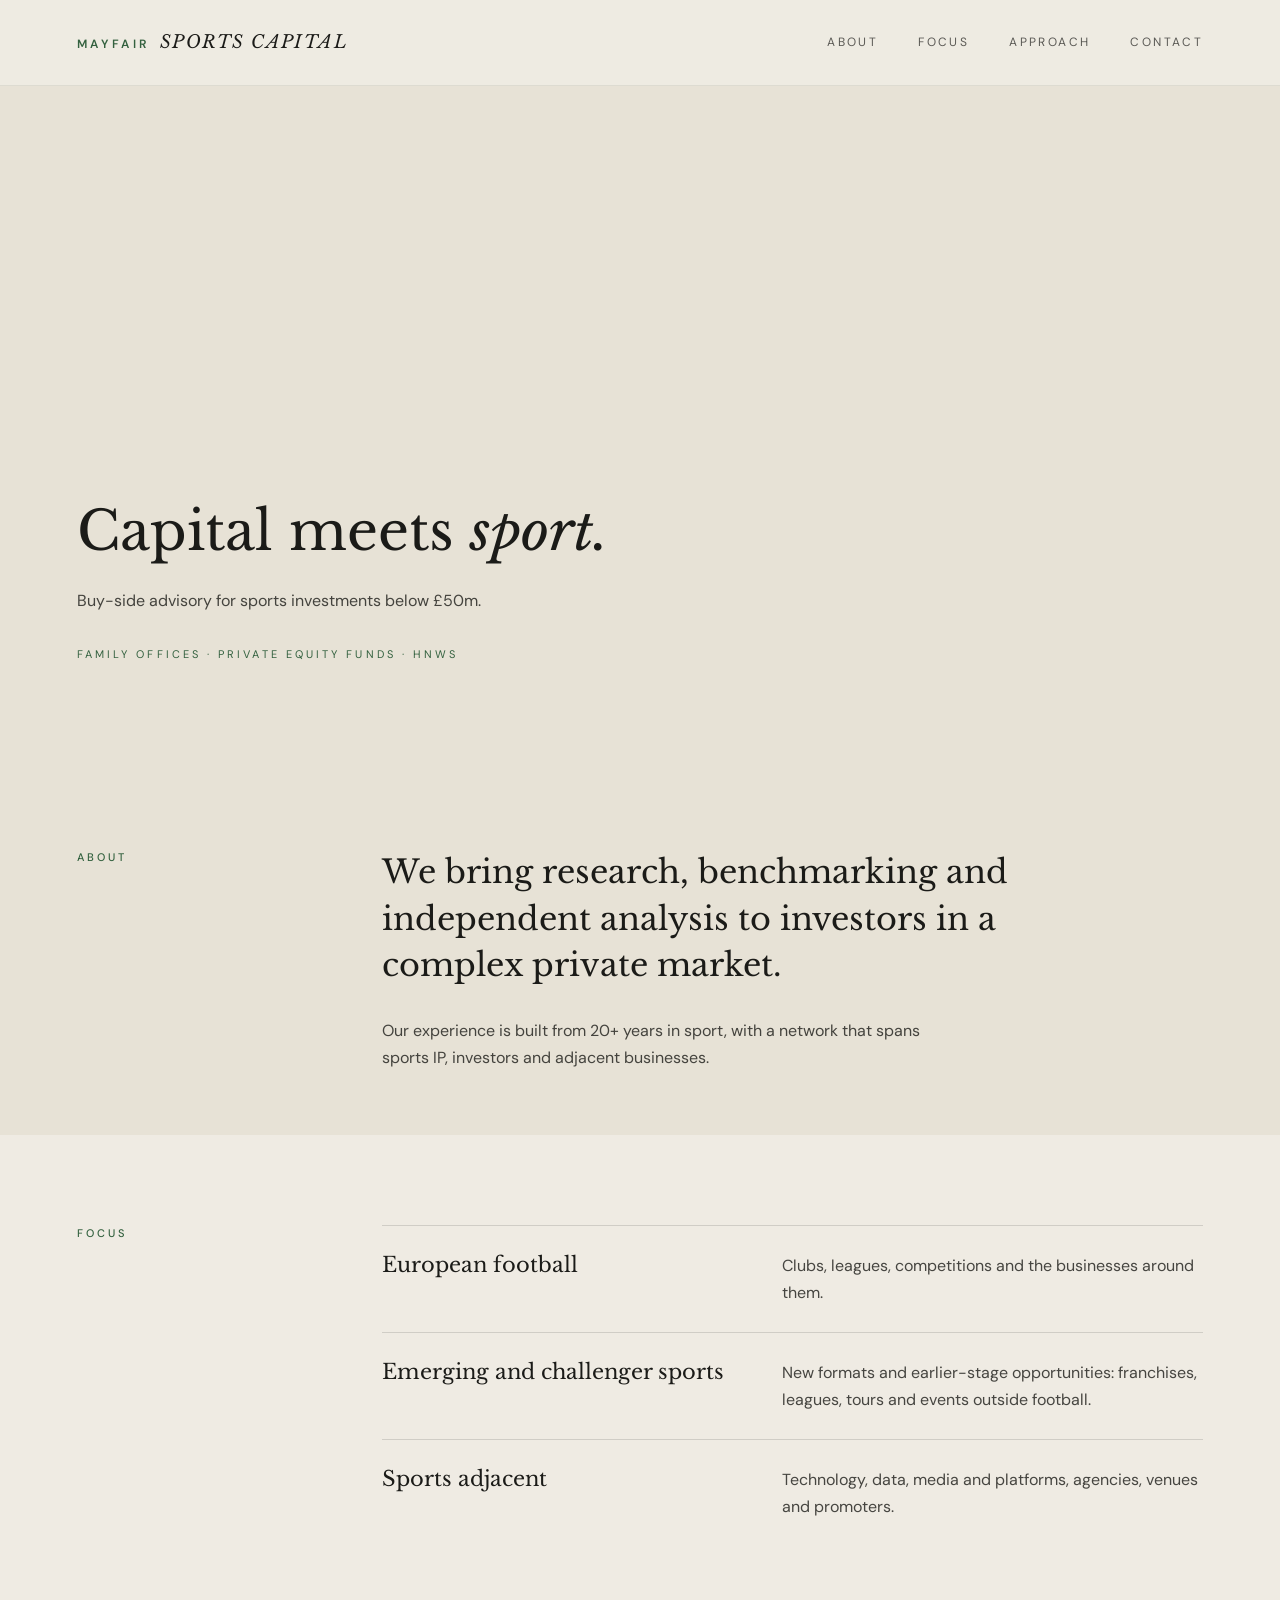
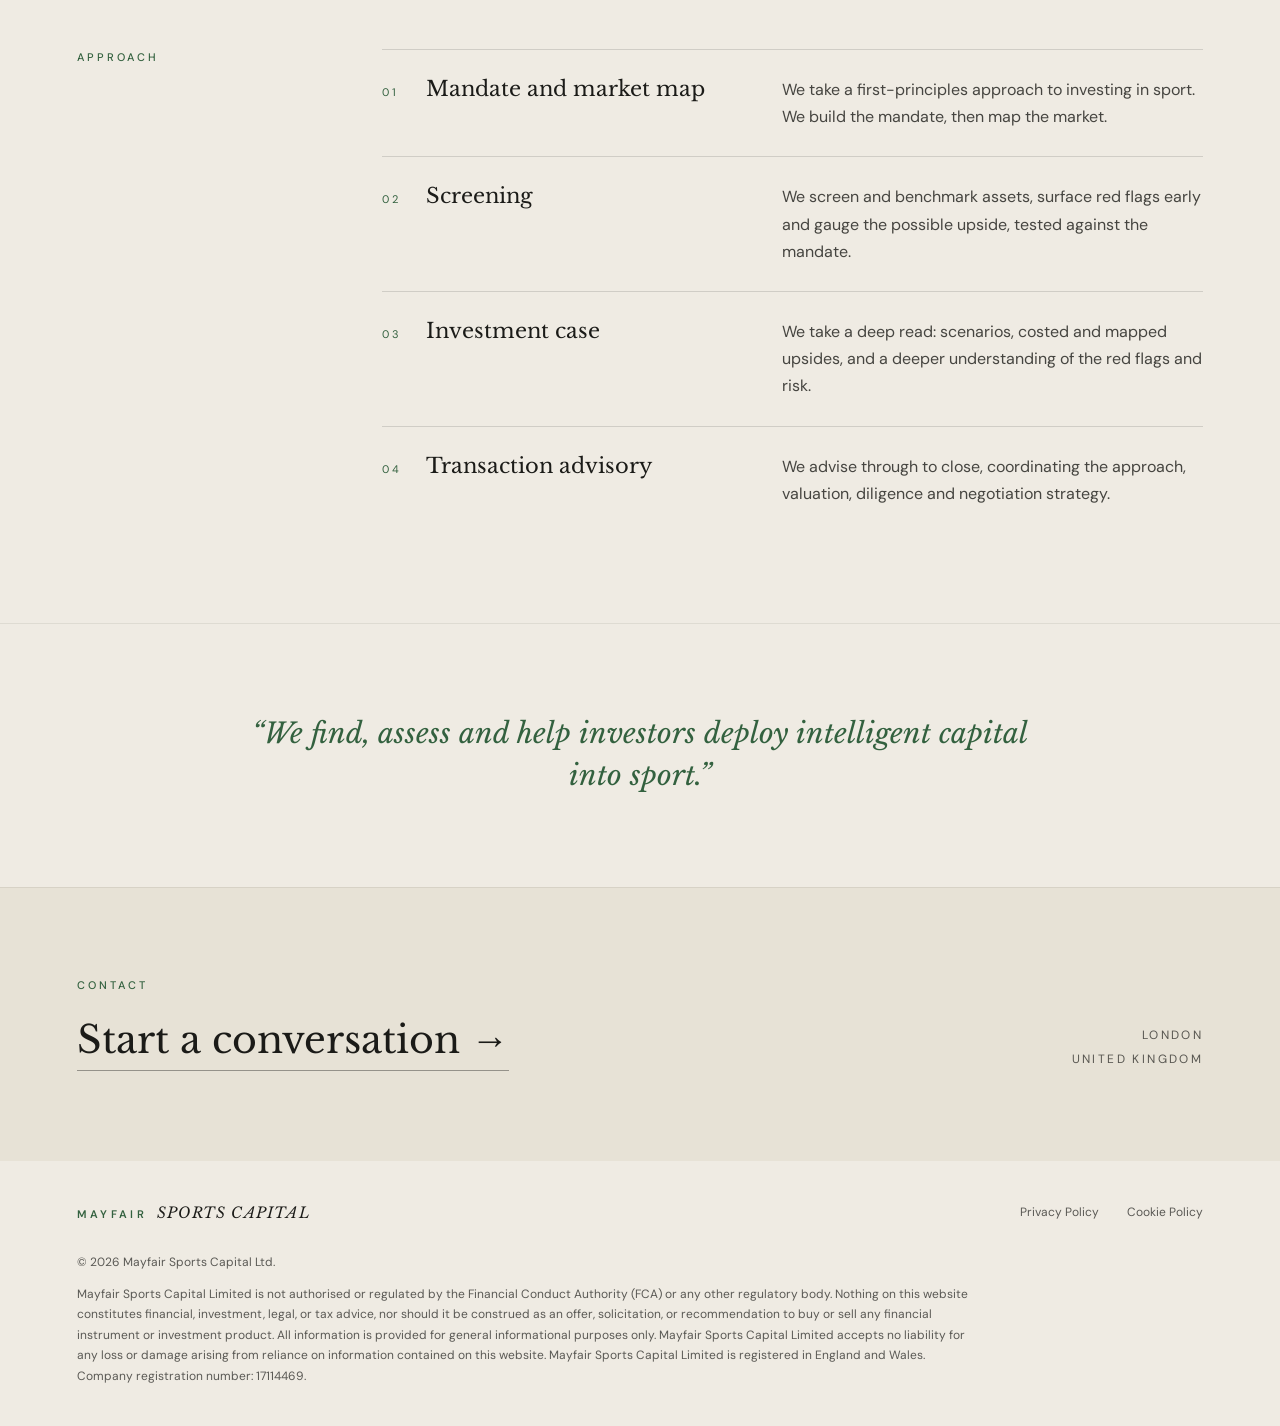
==== index.html @ d44f4961 "Add closing quote above contact Co-Authored-By: Claude Sonnet 5.5 <noreply@anthropic.com> Claude-Ses" ====
<!DOCTYPE html>
<html lang="en">
<head>
<!-- Google tag (gtag.js) -->
<script async src="https://www.googletagmanager.com/gtag/js?id=G-899X453727"></script>
<script>
  window.dataLayer = window.dataLayer || [];
  function gtag(){dataLayer.push(arguments);}
  gtag('js', new Date());
  gtag('config', 'G-899X453727');
</script>
<meta charset="UTF-8">
<meta name="viewport" content="width=device-width, initial-scale=1.0">
<title>Mayfair Sports Capital</title>
<meta name="description" content="Mayfair Sports Capital is a London-based buy-side advisory for sports investments below £50m.">
<meta name="referrer" content="strict-origin-when-cross-origin">
<meta name="theme-color" content="#EFEBE3">
<link rel="canonical" href="https://mayfairsportscapital.com/">
<link rel="icon" type="image/svg+xml" href="favicon.svg">
<link href="https://fonts.googleapis.com/css2?family=DM+Sans:wght@400;500;600&family=Libre+Baskerville:ital,wght@0,400;0,700;1,400&display=swap" rel="stylesheet">
<style>
  *, *::before, *::after { margin: 0; padding: 0; box-sizing: border-box; }
  :root {
    --green: #33613F; --green-light: #2E7A45;
    --alabaster: #EFEBE3; --parchment: #E7E2D6; --ink: #1B1B18;
    --ink-80: rgba(27,27,24,0.80); --ink-70: rgba(27,27,24,0.70); --ink-14: rgba(27,27,24,0.14); --ink-08: rgba(27,27,24,0.08);
    --serif: 'Libre Baskerville', Georgia, serif; --sans: 'DM Sans', system-ui, sans-serif;
    --gutter: clamp(24px, 6vw, 80px);
  }
  html { scroll-behavior: smooth; scroll-padding-top: 90px; -webkit-text-size-adjust: 100%; }
  body { background: var(--alabaster); color: var(--ink); font-family: var(--sans); line-height: 1.6; overflow-x: hidden; }
  a { color: inherit; }
  a:focus-visible { outline: 2px solid var(--green); outline-offset: 4px; }
  .label { font-size: 11px; letter-spacing: 0.28em; text-transform: uppercase; color: var(--green); font-weight: 500; }

  header { position: sticky; top: 0; z-index: 100; display: flex; flex-wrap: wrap; align-items: center; justify-content: space-between; gap: 12px 40px; padding: 28px var(--gutter); background: rgba(239,235,227,0.95); border-bottom: 1px solid var(--ink-08); backdrop-filter: blur(12px); }
  .logo { display: flex; align-items: baseline; gap: 10px; text-decoration: none; }
  .logo-mayfair { font-weight: 600; font-size: 12px; letter-spacing: 0.3em; text-transform: uppercase; color: var(--green); }
  .logo-sports { font-family: var(--serif); font-style: italic; font-size: 18px; letter-spacing: 0.08em; text-transform: uppercase; }
  nav { display: flex; flex-wrap: wrap; gap: 8px 40px; }
  nav a { text-decoration: none; font-size: 12px; letter-spacing: 0.2em; text-transform: uppercase; color: var(--ink-70); transition: color 0.3s; }
  nav a:hover { color: var(--green); }

  .hero { position: relative; min-height: 760px; margin-top: -86px; display: flex; flex-direction: column; justify-content: flex-end; padding: 0 var(--gutter) 96px; background: var(--parchment); overflow: hidden; }
  .hero-bg { position: absolute; inset: 0; background: url('https://images.unsplash.com/photo-1554068865-24cecd4e34b8?w=1920&q=80') center / cover no-repeat; opacity: 0.14; filter: saturate(0.4); }
  .hero-content { position: relative; z-index: 1; }
  .hero h1 { font-family: var(--serif); font-weight: 400; font-size: clamp(38px, 5vw, 54px); line-height: 1.15; }
  .hero p { margin-top: 24px; max-width: 520px; font-size: 16px; line-height: 1.7; color: var(--ink-80); }
  .hero-label { margin-top: 32px; font-size: 11px; letter-spacing: 0.28em; text-transform: uppercase; color: var(--green); }

  .band { display: flex; flex-wrap: wrap; gap: 32px 60px; padding: clamp(56px, 7vw, 96px) var(--gutter); }
  .band > .side { flex: 1 1 160px; min-width: 0; }
  .band > .main { flex: 4 1 480px; min-width: 0; max-width: 900px; }
  .about { background: var(--parchment); padding-bottom: clamp(40px, 5vw, 64px); }
  .about h2 { font-family: var(--serif); font-weight: 400; font-size: clamp(24px, 2.5vw, 32px); line-height: 1.45; max-width: 760px; }
  .about p { margin-top: 28px; max-width: 560px; font-size: 16px; line-height: 1.7; color: var(--ink-80); }
  .focus { padding-bottom: clamp(32px, 4vw, 56px); }
  .approach { padding-top: clamp(32px, 4vw, 56px); }
  .row { display: flex; flex-wrap: wrap; gap: 12px 48px; padding: 26px 0; border-top: 1px solid var(--ink-14); }
  .row h3 { flex: 1 1 280px; min-width: 0; font-family: var(--serif); font-weight: 400; font-size: 21px; line-height: 1.3; }
  .row h3 .n { display: inline-block; width: 44px; font-family: var(--sans); font-size: 11px; letter-spacing: 0.28em; color: var(--green); }
  .row p { flex: 1.4 1 320px; min-width: 0; font-size: 16px; line-height: 1.7; color: var(--ink-80); }

  .quote { padding: clamp(56px, 7vw, 96px) var(--gutter); text-align: center; border-top: 1px solid var(--ink-08); }
  .quote p { font-family: var(--serif); font-style: italic; font-size: clamp(20px, 2.6vw, 28px); line-height: 1.5; color: var(--green); max-width: 820px; margin: 0 auto; }
  .contact { display: flex; flex-wrap: wrap; align-items: flex-end; justify-content: space-between; gap: 24px 60px; padding: clamp(56px, 7vw, 96px) var(--gutter); background: var(--parchment); border-top: 1px solid var(--ink-08); }
  .contact a.cta { display: inline-block; margin-top: 20px; font-family: var(--serif); font-size: clamp(24px, 3vw, 38px); line-height: 1.3; text-decoration: none; border-bottom: 1px solid rgba(27,27,24,0.4); padding-bottom: 6px; transition: color 0.3s, border-color 0.3s; }
  .contact a.cta:hover { color: var(--green); border-bottom-color: var(--green); }
  .contact-loc { font-size: 12px; letter-spacing: 0.2em; text-transform: uppercase; line-height: 2; color: var(--ink-70); text-align: right; }

  footer { padding: 40px var(--gutter); }
  .footer-top { display: flex; flex-wrap: wrap; align-items: center; justify-content: space-between; gap: 16px 40px; }
  .footer-top .logo-mayfair { font-size: 11px; }
  .footer-top .logo-sports { font-size: 15px; }
  .footer-links { display: flex; flex-wrap: wrap; gap: 8px 28px; font-size: 12px; }
  .footer-links a { text-decoration: none; color: var(--ink-70); }
  .footer-links a:hover { color: var(--green); }
  .footer-copy { margin-top: 28px; font-size: 12px; color: var(--ink-70); }
  .footer-disclaimer { margin-top: 12px; max-width: 900px; font-size: 12px; line-height: 1.7; color: var(--ink-70); }

  @media (max-width: 768px) {
    header { padding: 16px 24px; gap: 10px 24px; }
    nav { gap: 6px 22px; }
    nav a { font-size: 11px; letter-spacing: 0.16em; }
    .logo-sports { font-size: 15px; }
    .hero { min-height: 560px; padding-bottom: 56px; }
    .hero-label { font-size: 10px; letter-spacing: 0.2em; line-height: 1.8; }
    .contact-loc { text-align: left; }
    .row { padding: 22px 0; }
  }
  @media (prefers-reduced-motion: reduce) { html { scroll-behavior: auto; } }
</style>
</head>
<body>

<header>
  <a href="/" class="logo"><span class="logo-mayfair">Mayfair</span><span class="logo-sports">Sports Capital</span></a>
  <nav aria-label="Main">
    <a href="#about">About</a>
    <a href="#focus">Focus</a>
    <a href="#approach">Approach</a>
    <a href="/contact/">Contact</a>
  </nav>
</header>

<main>
<section class="hero">
  <div class="hero-bg" role="presentation"></div>
  <div class="hero-content">
    <h1>Capital meets <em>sport.</em></h1>
    <p>Buy-side advisory for sports investments below &pound;50m.</p>
    <div class="hero-label">Family offices &middot; Private equity funds &middot; HNWs</div>
  </div>
</section>

<section class="band about" id="about">
  <div class="side"><div class="label">About</div></div>
  <div class="main">
    <h2>We bring research, benchmarking and independent analysis to investors in a complex private market.</h2>
    <p>Our experience is built from 20+ years in sport, with a network that spans sports IP, investors and adjacent businesses.</p>
  </div>
</section>

<section class="band focus" id="focus">
  <div class="side"><div class="label">Focus</div></div>
  <div class="main">
    <div class="row"><h3>European football</h3><p>Clubs, leagues, competitions and the businesses around them.</p></div>
    <div class="row"><h3>Emerging and challenger sports</h3><p>New formats and earlier-stage opportunities: franchises, leagues, tours and events outside football.</p></div>
    <div class="row"><h3>Sports adjacent</h3><p>Technology, data, media and platforms, agencies, venues and promoters.</p></div>
  </div>
</section>

<section class="band approach" id="approach">
  <div class="side"><div class="label">Approach</div></div>
  <div class="main">
    <div class="row"><h3><span class="n">01</span>Mandate and market map</h3><p>We take a first-principles approach to investing in sport. We build the mandate, then map the market.</p></div>
    <div class="row"><h3><span class="n">02</span>Screening</h3><p>We screen and benchmark assets, surface red flags early and gauge the possible upside, tested against the mandate.</p></div>
    <div class="row"><h3><span class="n">03</span>Investment case</h3><p>We take a deep read: scenarios, costed and mapped upsides, and a deeper understanding of the red flags and risk.</p></div>
    <div class="row"><h3><span class="n">04</span>Transaction advisory</h3><p>We advise through to close, coordinating the approach, valuation, diligence and negotiation strategy.</p></div>
  </div>
</section>

<section class="quote"><p>&ldquo;We find, assess and help investors deploy intelligent capital into sport.&rdquo;</p></section>

<section class="contact" id="contact">
  <div><div class="label">Contact</div><a class="cta" href="/contact/">Start a conversation &rarr;</a></div>
  <p class="contact-loc">London<br>United Kingdom</p>
</section>
</main>

<footer>
  <div class="footer-top">
    <div class="logo"><span class="logo-mayfair">Mayfair</span><span class="logo-sports">Sports Capital</span></div>
    <div class="footer-links"><a href="/privacy/">Privacy Policy</a><a href="/cookies/">Cookie Policy</a></div>
  </div>
  <p class="footer-copy">&copy; 2026 Mayfair Sports Capital Ltd.</p>
  <p class="footer-disclaimer">Mayfair Sports Capital Limited is not authorised or regulated by the Financial Conduct Authority (FCA) or any other regulatory body. Nothing on this website constitutes financial, investment, legal, or tax advice, nor should it be construed as an offer, solicitation, or recommendation to buy or sell any financial instrument or investment product. All information is provided for general informational purposes only. Mayfair Sports Capital Limited accepts no liability for any loss or damage arising from reliance on information contained on this website. Mayfair Sports Capital Limited is registered in England and Wales. Company registration number: 17114469.</p>
</footer>

</body>
</html>
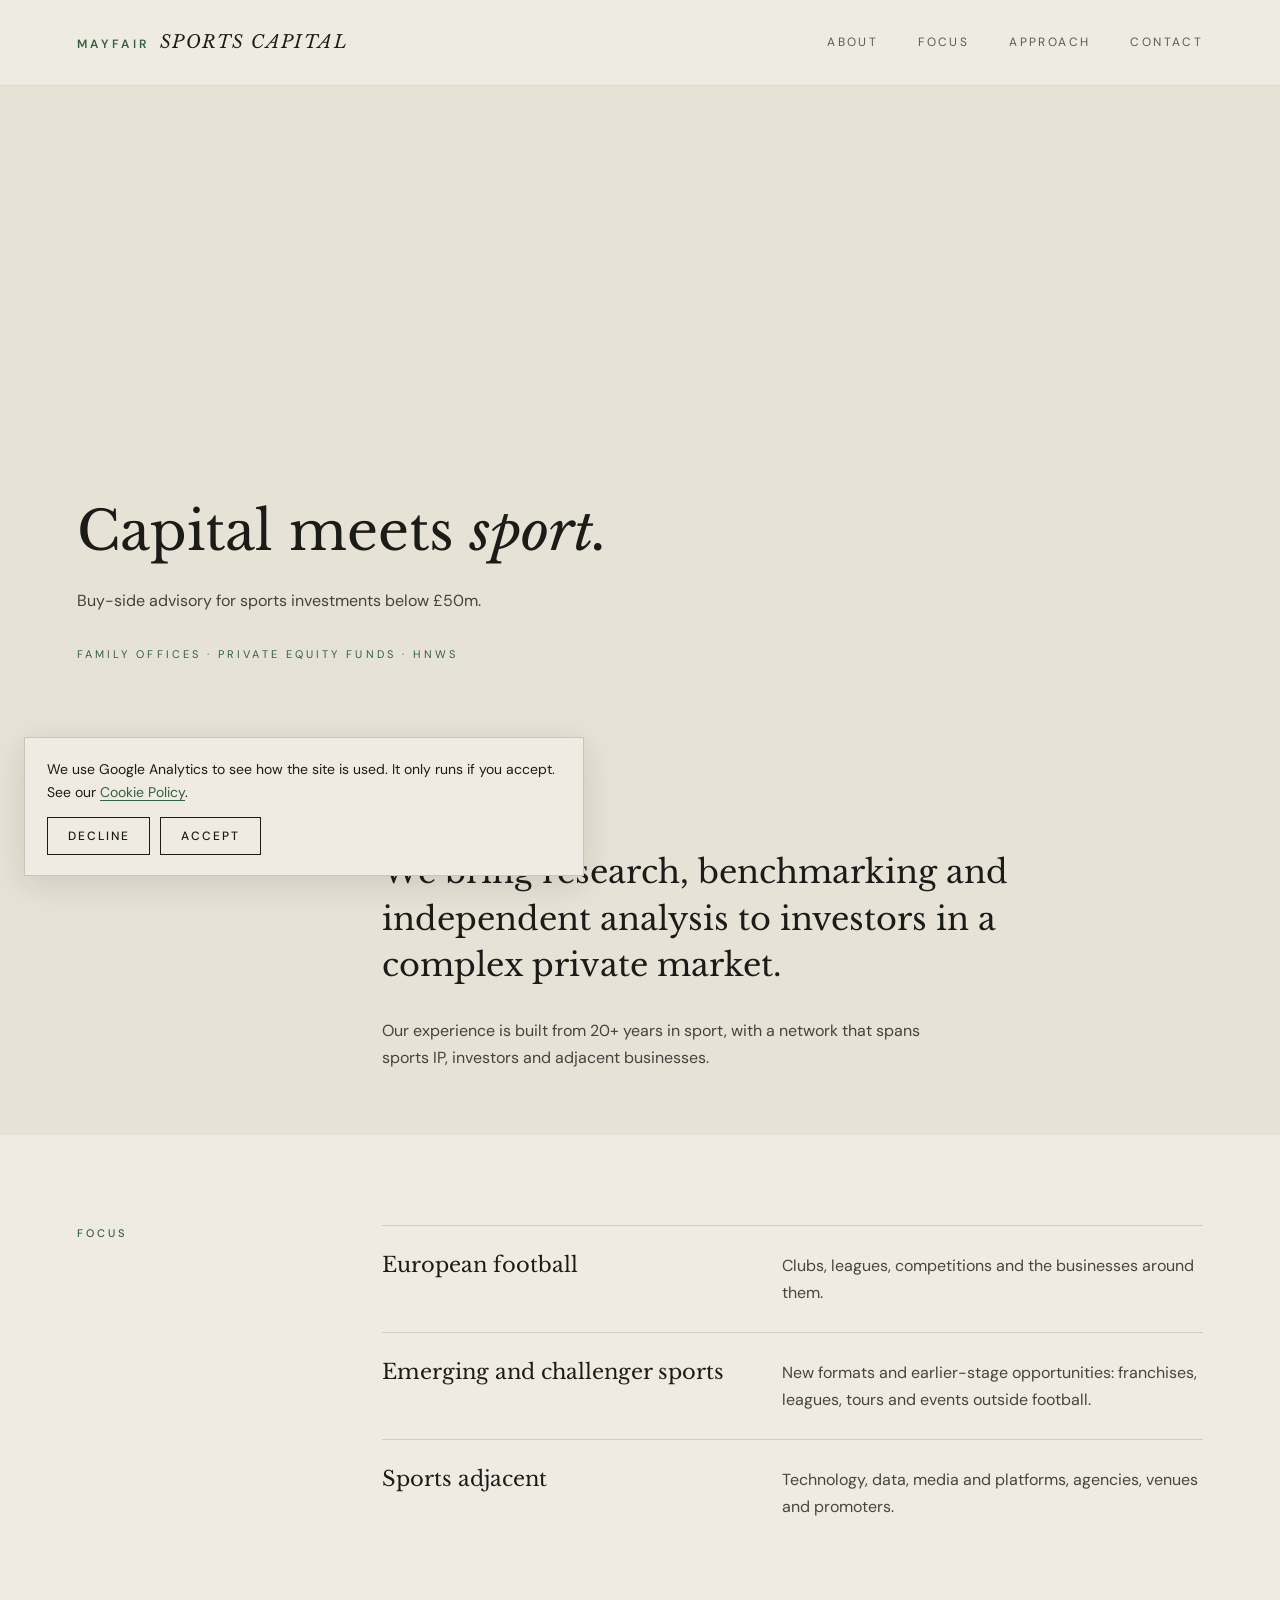
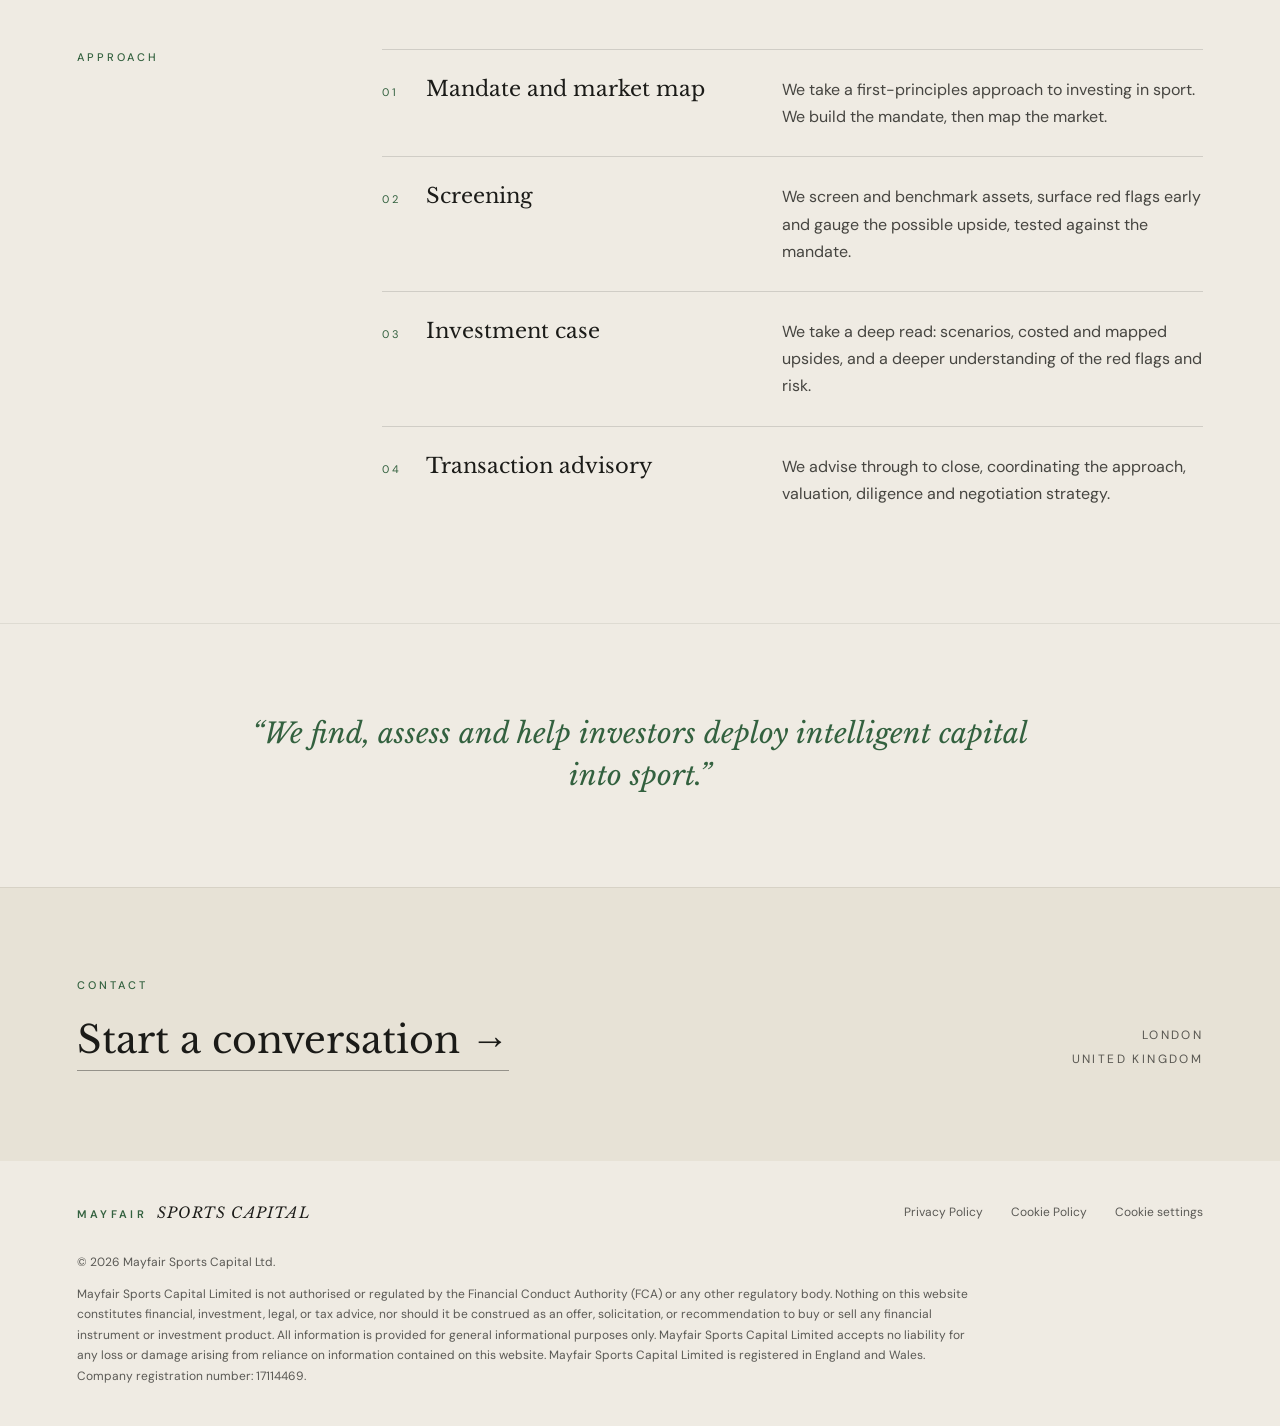
==== commit aa60fdb9: "Add cookie consent: load Google Analytics only after opt-in - consent.js: Accept/Decline notice, cho" ====
--- a/index.html
+++ b/index.html
@@ -1,14 +1,6 @@
 <!DOCTYPE html>
 <html lang="en">
 <head>
-<!-- Google tag (gtag.js) -->
-<script async src="https://www.googletagmanager.com/gtag/js?id=G-899X453727"></script>
-<script>
-  window.dataLayer = window.dataLayer || [];
-  function gtag(){dataLayer.push(arguments);}
-  gtag('js', new Date());
-  gtag('config', 'G-899X453727');
-</script>
 <meta charset="UTF-8">
 <meta name="viewport" content="width=device-width, initial-scale=1.0">
 <title>Mayfair Sports Capital</title>
@@ -151,11 +143,12 @@
 <footer>
   <div class="footer-top">
     <div class="logo"><span class="logo-mayfair">Mayfair</span><span class="logo-sports">Sports Capital</span></div>
-    <div class="footer-links"><a href="/privacy/">Privacy Policy</a><a href="/cookies/">Cookie Policy</a></div>
+    <div class="footer-links"><a href="/privacy/">Privacy Policy</a><a href="/cookies/">Cookie Policy</a><a href="#" data-cookie-settings>Cookie settings</a></div>
   </div>
   <p class="footer-copy">&copy; 2026 Mayfair Sports Capital Ltd.</p>
   <p class="footer-disclaimer">Mayfair Sports Capital Limited is not authorised or regulated by the Financial Conduct Authority (FCA) or any other regulatory body. Nothing on this website constitutes financial, investment, legal, or tax advice, nor should it be construed as an offer, solicitation, or recommendation to buy or sell any financial instrument or investment product. All information is provided for general informational purposes only. Mayfair Sports Capital Limited accepts no liability for any loss or damage arising from reliance on information contained on this website. Mayfair Sports Capital Limited is registered in England and Wales. Company registration number: 17114469.</p>
 </footer>
 
+<script src="/consent.js" defer></script>
 </body>
 </html>
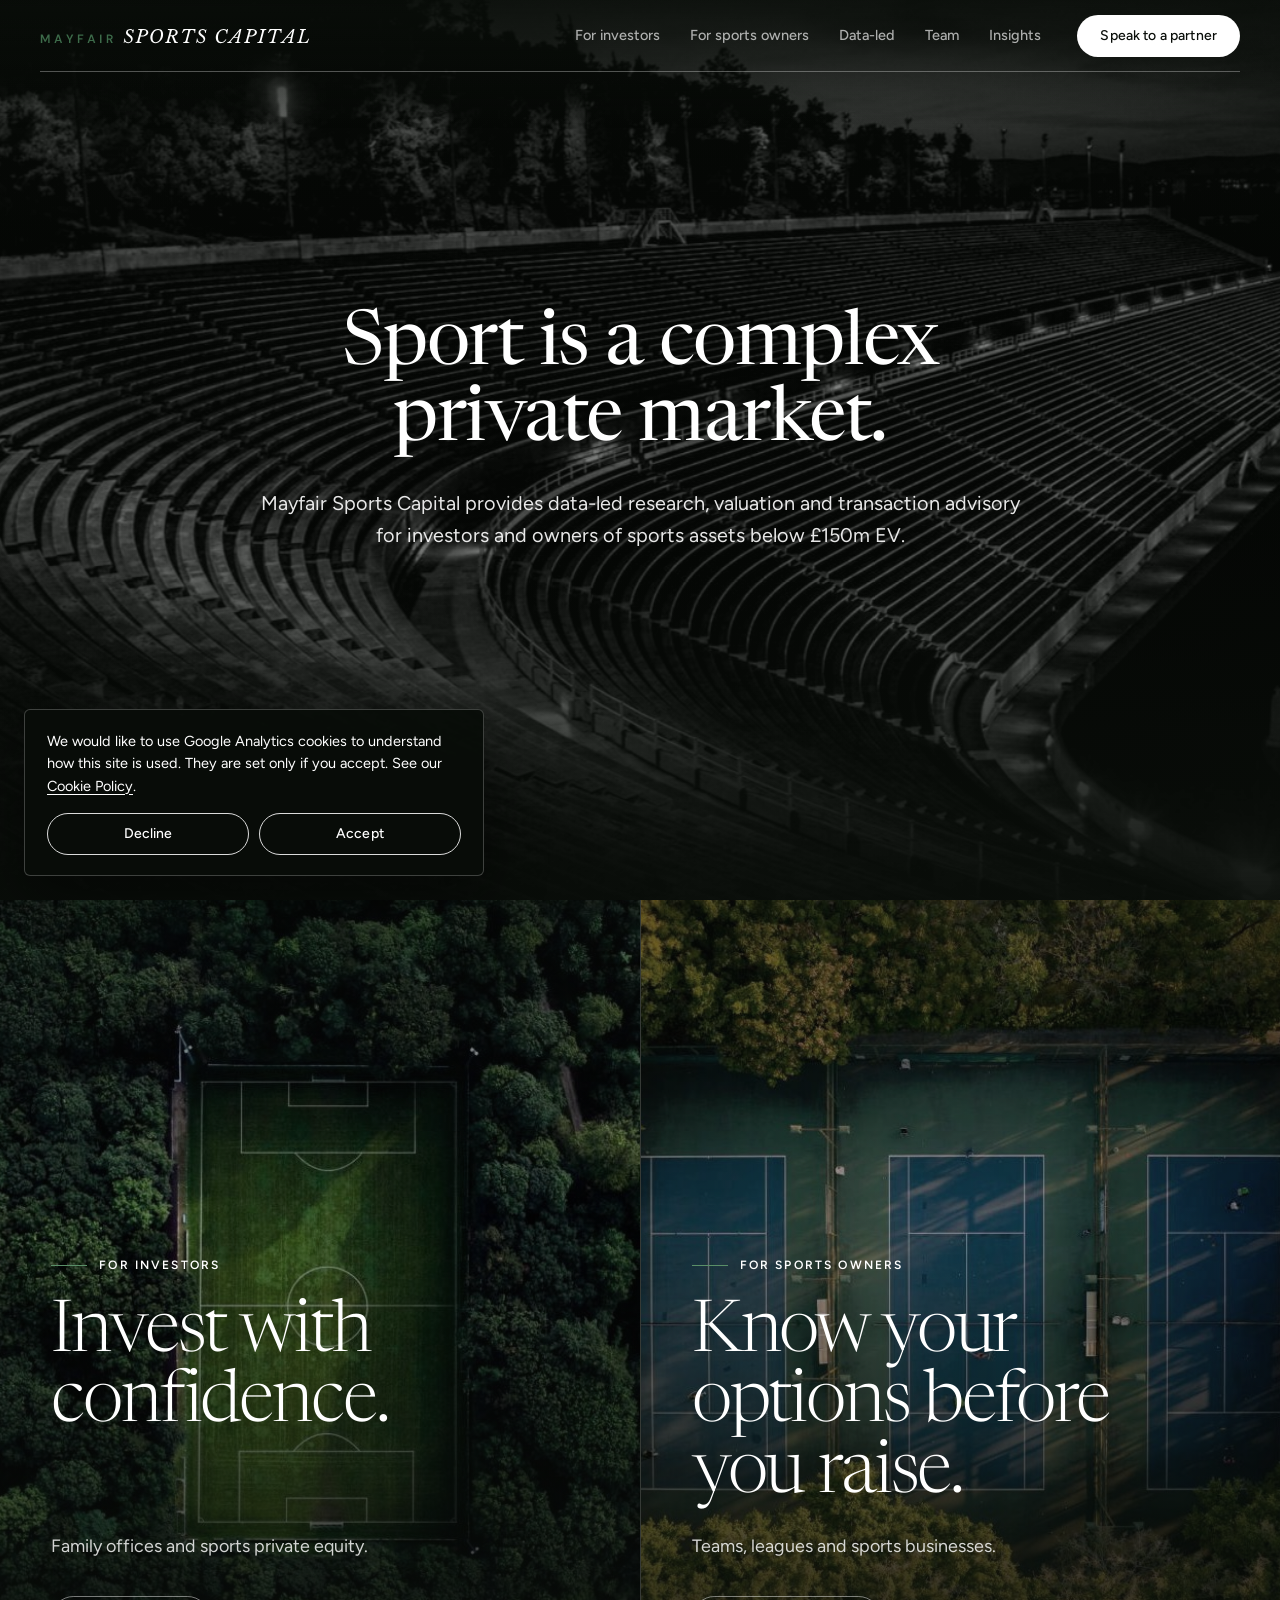
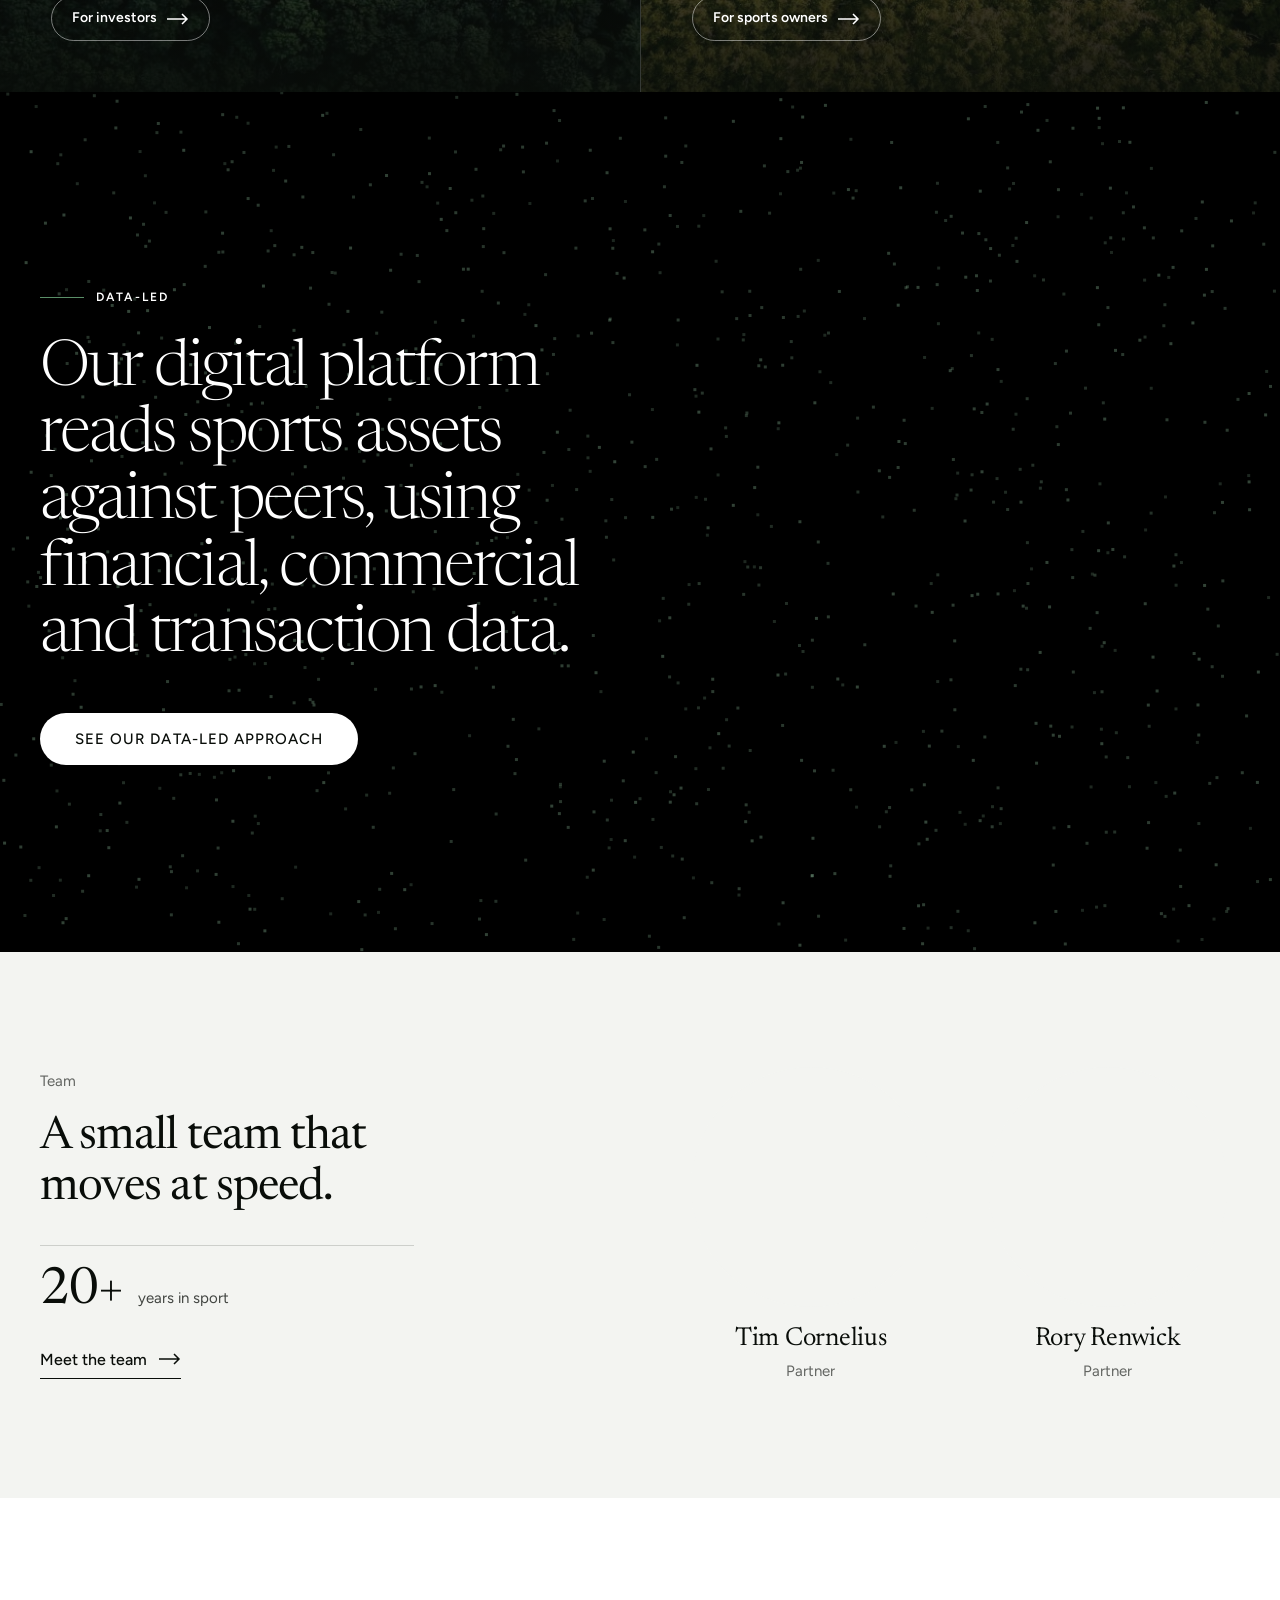
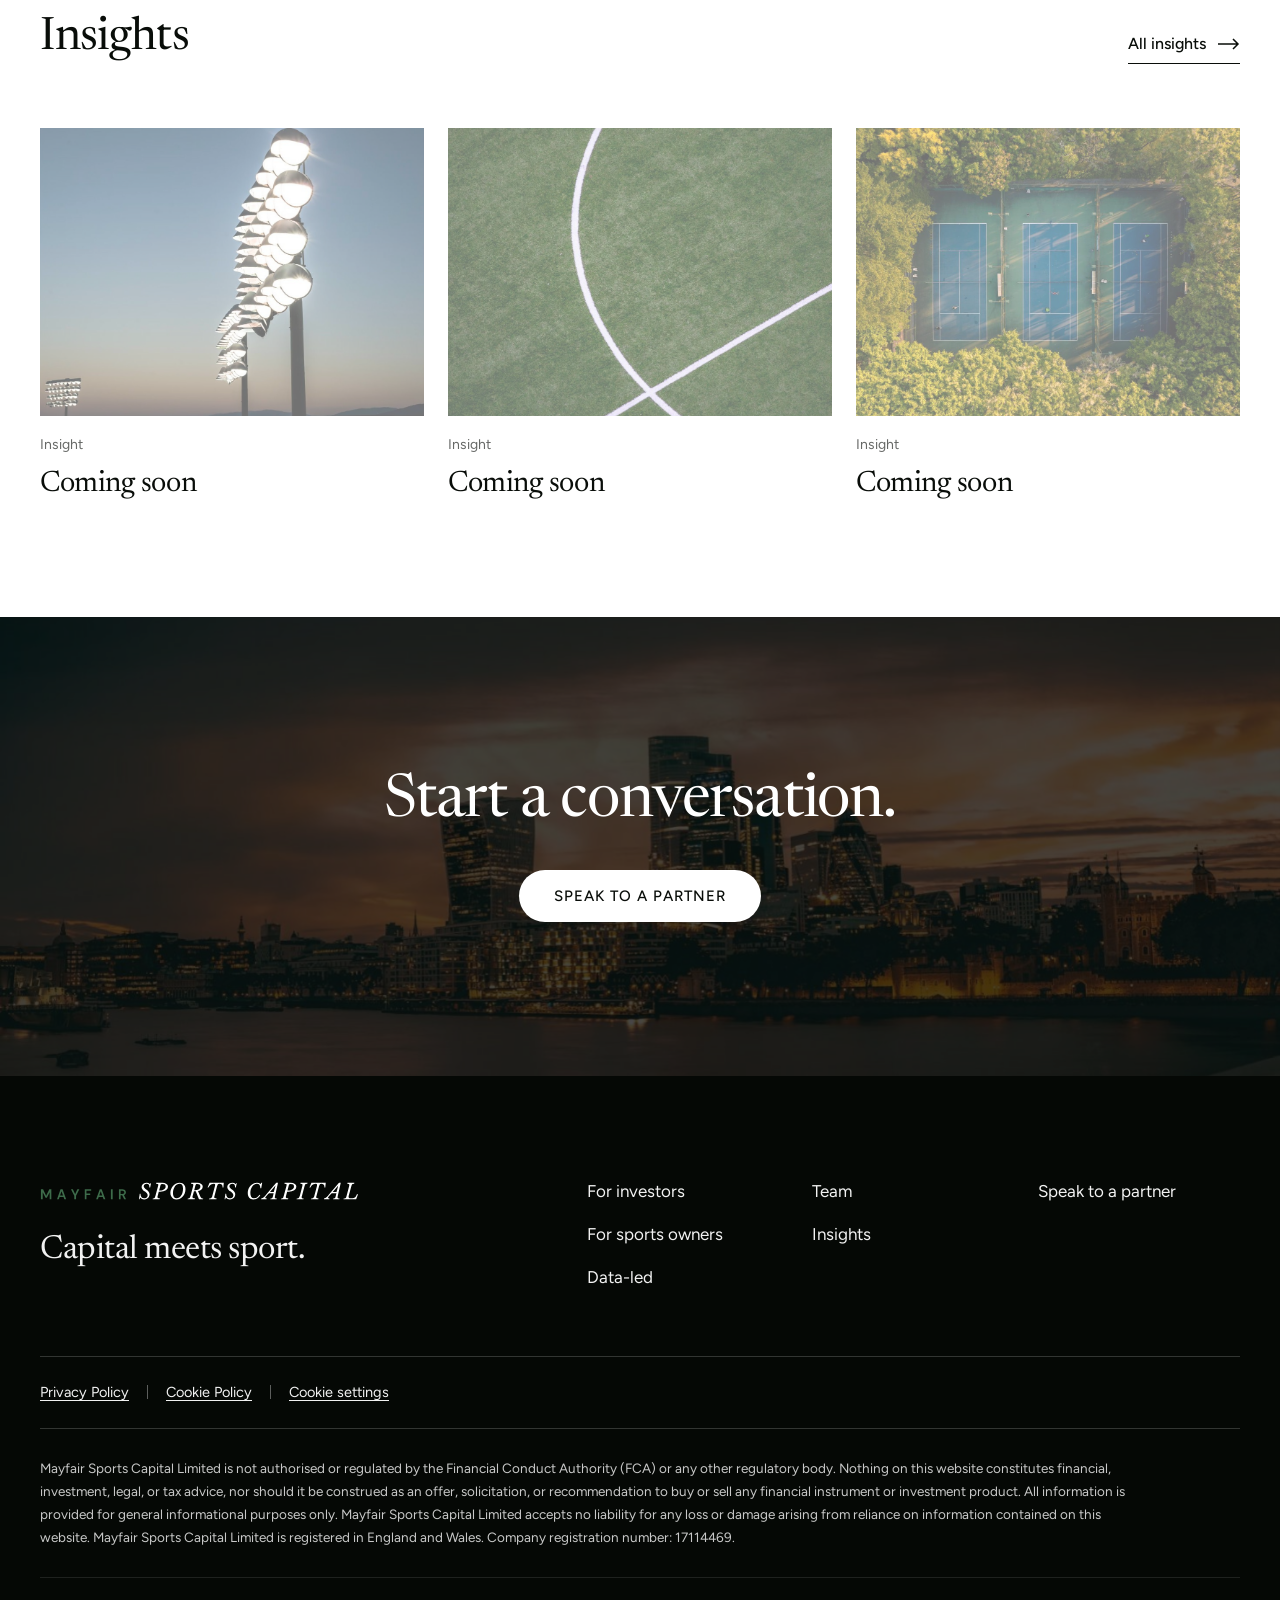
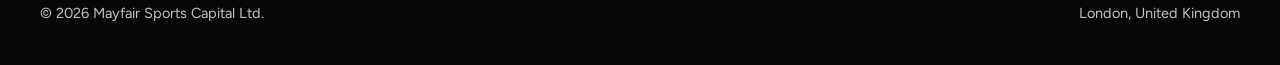
==== commit 82e2267d: "Launch the new site for investors and sports owners Replaces the single-page site with the full new " ====
--- a/index.html
+++ b/index.html
@@ -1,154 +1,245 @@
 <!DOCTYPE html>
-<html lang="en">
+<html lang="en-GB" class="no-js">
 <head>
-<meta charset="UTF-8">
-<meta name="viewport" content="width=device-width, initial-scale=1.0">
-<title>Mayfair Sports Capital</title>
-<meta name="description" content="Mayfair Sports Capital is a London-based buy-side advisory for sports investments below £50m.">
+<meta charset="utf-8">
+<meta name="viewport" content="width=device-width, initial-scale=1">
+<title>Mayfair Sports Capital | Capital meets sport</title>
+<meta name="description" content="Mayfair Sports Capital: data-led research, valuation and transaction advisory for investors and owners of sports assets below £150m. London.">
 <meta name="referrer" content="strict-origin-when-cross-origin">
-<meta name="theme-color" content="#EFEBE3">
+<meta name="theme-color" content="#04131B">
 <link rel="canonical" href="https://mayfairsportscapital.com/">
-<link rel="icon" type="image/svg+xml" href="favicon.svg">
-<link href="https://fonts.googleapis.com/css2?family=DM+Sans:wght@400;500;600&family=Libre+Baskerville:ital,wght@0,400;0,700;1,400&display=swap" rel="stylesheet">
-<style>
-  *, *::before, *::after { margin: 0; padding: 0; box-sizing: border-box; }
-  :root {
-    --green: #33613F; --green-light: #2E7A45;
-    --alabaster: #EFEBE3; --parchment: #E7E2D6; --ink: #1B1B18;
-    --ink-80: rgba(27,27,24,0.80); --ink-70: rgba(27,27,24,0.70); --ink-14: rgba(27,27,24,0.14); --ink-08: rgba(27,27,24,0.08);
-    --serif: 'Libre Baskerville', Georgia, serif; --sans: 'DM Sans', system-ui, sans-serif;
-    --gutter: clamp(24px, 6vw, 80px);
-  }
-  html { scroll-behavior: smooth; scroll-padding-top: 90px; -webkit-text-size-adjust: 100%; }
-  body { background: var(--alabaster); color: var(--ink); font-family: var(--sans); line-height: 1.6; overflow-x: hidden; }
-  a { color: inherit; }
-  a:focus-visible { outline: 2px solid var(--green); outline-offset: 4px; }
-  .label { font-size: 11px; letter-spacing: 0.28em; text-transform: uppercase; color: var(--green); font-weight: 500; }
-
-  header { position: sticky; top: 0; z-index: 100; display: flex; flex-wrap: wrap; align-items: center; justify-content: space-between; gap: 12px 40px; padding: 28px var(--gutter); background: rgba(239,235,227,0.95); border-bottom: 1px solid var(--ink-08); backdrop-filter: blur(12px); }
-  .logo { display: flex; align-items: baseline; gap: 10px; text-decoration: none; }
-  .logo-mayfair { font-weight: 600; font-size: 12px; letter-spacing: 0.3em; text-transform: uppercase; color: var(--green); }
-  .logo-sports { font-family: var(--serif); font-style: italic; font-size: 18px; letter-spacing: 0.08em; text-transform: uppercase; }
-  nav { display: flex; flex-wrap: wrap; gap: 8px 40px; }
-  nav a { text-decoration: none; font-size: 12px; letter-spacing: 0.2em; text-transform: uppercase; color: var(--ink-70); transition: color 0.3s; }
-  nav a:hover { color: var(--green); }
-
-  .hero { position: relative; min-height: 760px; margin-top: -86px; display: flex; flex-direction: column; justify-content: flex-end; padding: 0 var(--gutter) 96px; background: var(--parchment); overflow: hidden; }
-  .hero-bg { position: absolute; inset: 0; background: url('https://images.unsplash.com/photo-1554068865-24cecd4e34b8?w=1920&q=80') center / cover no-repeat; opacity: 0.14; filter: saturate(0.4); }
-  .hero-content { position: relative; z-index: 1; }
-  .hero h1 { font-family: var(--serif); font-weight: 400; font-size: clamp(38px, 5vw, 54px); line-height: 1.15; }
-  .hero p { margin-top: 24px; max-width: 520px; font-size: 16px; line-height: 1.7; color: var(--ink-80); }
-  .hero-label { margin-top: 32px; font-size: 11px; letter-spacing: 0.28em; text-transform: uppercase; color: var(--green); }
-
-  .band { display: flex; flex-wrap: wrap; gap: 32px 60px; padding: clamp(56px, 7vw, 96px) var(--gutter); }
-  .band > .side { flex: 1 1 160px; min-width: 0; }
-  .band > .main { flex: 4 1 480px; min-width: 0; max-width: 900px; }
-  .about { background: var(--parchment); padding-bottom: clamp(40px, 5vw, 64px); }
-  .about h2 { font-family: var(--serif); font-weight: 400; font-size: clamp(24px, 2.5vw, 32px); line-height: 1.45; max-width: 760px; }
-  .about p { margin-top: 28px; max-width: 560px; font-size: 16px; line-height: 1.7; color: var(--ink-80); }
-  .focus { padding-bottom: clamp(32px, 4vw, 56px); }
-  .approach { padding-top: clamp(32px, 4vw, 56px); }
-  .row { display: flex; flex-wrap: wrap; gap: 12px 48px; padding: 26px 0; border-top: 1px solid var(--ink-14); }
-  .row h3 { flex: 1 1 280px; min-width: 0; font-family: var(--serif); font-weight: 400; font-size: 21px; line-height: 1.3; }
-  .row h3 .n { display: inline-block; width: 44px; font-family: var(--sans); font-size: 11px; letter-spacing: 0.28em; color: var(--green); }
-  .row p { flex: 1.4 1 320px; min-width: 0; font-size: 16px; line-height: 1.7; color: var(--ink-80); }
-
-  .quote { padding: clamp(56px, 7vw, 96px) var(--gutter); text-align: center; border-top: 1px solid var(--ink-08); }
-  .quote p { font-family: var(--serif); font-style: italic; font-size: clamp(20px, 2.6vw, 28px); line-height: 1.5; color: var(--green); max-width: 820px; margin: 0 auto; }
-  .contact { display: flex; flex-wrap: wrap; align-items: flex-end; justify-content: space-between; gap: 24px 60px; padding: clamp(56px, 7vw, 96px) var(--gutter); background: var(--parchment); border-top: 1px solid var(--ink-08); }
-  .contact a.cta { display: inline-block; margin-top: 20px; font-family: var(--serif); font-size: clamp(24px, 3vw, 38px); line-height: 1.3; text-decoration: none; border-bottom: 1px solid rgba(27,27,24,0.4); padding-bottom: 6px; transition: color 0.3s, border-color 0.3s; }
-  .contact a.cta:hover { color: var(--green); border-bottom-color: var(--green); }
-  .contact-loc { font-size: 12px; letter-spacing: 0.2em; text-transform: uppercase; line-height: 2; color: var(--ink-70); text-align: right; }
-
-  footer { padding: 40px var(--gutter); }
-  .footer-top { display: flex; flex-wrap: wrap; align-items: center; justify-content: space-between; gap: 16px 40px; }
-  .footer-top .logo-mayfair { font-size: 11px; }
-  .footer-top .logo-sports { font-size: 15px; }
-  .footer-links { display: flex; flex-wrap: wrap; gap: 8px 28px; font-size: 12px; }
-  .footer-links a { text-decoration: none; color: var(--ink-70); }
-  .footer-links a:hover { color: var(--green); }
-  .footer-copy { margin-top: 28px; font-size: 12px; color: var(--ink-70); }
-  .footer-disclaimer { margin-top: 12px; max-width: 900px; font-size: 12px; line-height: 1.7; color: var(--ink-70); }
-
-  @media (max-width: 768px) {
-    header { padding: 16px 24px; gap: 10px 24px; }
-    nav { gap: 6px 22px; }
-    nav a { font-size: 11px; letter-spacing: 0.16em; }
-    .logo-sports { font-size: 15px; }
-    .hero { min-height: 560px; padding-bottom: 56px; }
-    .hero-label { font-size: 10px; letter-spacing: 0.2em; line-height: 1.8; }
-    .contact-loc { text-align: left; }
-    .row { padding: 22px 0; }
-  }
-  @media (prefers-reduced-motion: reduce) { html { scroll-behavior: auto; } }
-</style>
+<meta property="og:type" content="website">
+<meta property="og:site_name" content="Mayfair Sports Capital">
+<meta property="og:locale" content="en_GB">
+<meta property="og:title" content="Mayfair Sports Capital">
+<meta property="og:description" content="Mayfair Sports Capital: data-led research, valuation and transaction advisory for investors and owners of sports assets below £150m. London.">
+<meta property="og:url" content="https://mayfairsportscapital.com/">
+<meta property="og:image" content="https://mayfairsportscapital.com/assets/img/og.jpg">
+<meta property="og:image:width" content="1200">
+<meta property="og:image:height" content="630">
+<meta name="twitter:card" content="summary_large_image">
+<link rel="icon" href="/favicon.svg" type="image/svg+xml">
+<link rel="icon" href="/favicon-32.png" sizes="32x32" type="image/png">
+<link rel="apple-touch-icon" href="/apple-touch-icon.png">
+<link rel="preload" href="/assets/fonts/newsreader-opsz.woff2" as="font" type="font/woff2" crossorigin>
+<link rel="preload" href="/assets/fonts/figtree-wght.woff2" as="font" type="font/woff2" crossorigin>
+<script type="application/ld+json">{"@context": "https://schema.org", "@type": "Organization", "name": "Mayfair Sports Capital", "legalName": "Mayfair Sports Capital Limited", "url": "https://mayfairsportscapital.com/", "logo": "https://mayfairsportscapital.com/apple-touch-icon.png", "description": "Data-led research, valuation and transaction advisory for investors and owners of sports assets.", "address": {"@type": "PostalAddress", "addressLocality": "London", "addressCountry": "GB"}}</script>
+
+<link rel="stylesheet" href="/assets/css/site.css?v=de91362e">
+<script>document.documentElement.className='js';setTimeout(function(){if(!window.__msc)document.documentElement.className+=' js-failed'},6000);</script>
 </head>
-<body>
-
-<header>
-  <a href="/" class="logo"><span class="logo-mayfair">Mayfair</span><span class="logo-sports">Sports Capital</span></a>
-  <nav aria-label="Main">
-    <a href="#about">About</a>
-    <a href="#focus">Focus</a>
-    <a href="#approach">Approach</a>
-    <a href="/contact/">Contact</a>
-  </nav>
+<body class="page-home" data-mode="prod" data-ga="G-899X453727">
+<a class="skip" href="#main">Skip to content</a>
+
+<svg width="0" height="0" style="position:absolute" aria-hidden="true" focusable="false"><symbol id="msc-wordmark" viewBox="0 0 2701 220"><path fill="#3d6b4a" d="M8 180V96H26L52 150L79 96H96V180H82V121L58 168H47L23 121V180Z"/><path fill="#3d6b4a" d="M144 180 174 96H191L221 180H206L182 113L159 180ZM157 160 161 149H203L207 160Z"/><path fill="#3d6b4a" d="M290 180V150L262 96H278L299 139H296L316 96H333L305 150V180Z"/><path fill="#3d6b4a" d="M379 180V96H433V108H393V132H425V144H393V180Z"/><path fill="#3d6b4a" d="M475 180 506 96H522L553 180H538L514 113L490 180ZM489 160 493 149H534L538 160Z"/><path fill="#3d6b4a" d="M600 180V96H615V180Z"/><path fill="#3d6b4a" d="M668 180V96H698Q708 96 714 99Q721 103 724 109Q727 114 727 121Q727 128 724 134Q721 140 714 143Q708 147 698 147H682V180ZM712 180 694 143H710L728 180ZM682 136H697Q705 136 709 132Q713 128 713 122Q713 116 709 112Q705 108 697 108H682Z"/><path fill="currentColor" d="M931 52 934 44H940L932 80H926Q925 63 920 56Q914 49 903 49Q892 49 885 55Q878 61 878 70Q878 76 881 81Q885 86 890 91Q896 95 902 100Q908 104 914 110Q920 115 923 122Q927 129 927 138Q927 150 921 160Q914 170 904 176Q894 182 881 182Q871 182 863 178Q854 174 847 166L843 180H837L844 134H850Q851 153 859 163Q867 172 881 172Q890 172 896 169Q903 166 907 160Q911 154 911 147Q911 140 907 134Q903 128 898 123Q892 118 885 113Q879 109 873 103Q867 98 864 92Q860 85 860 77Q860 67 866 58Q871 50 881 45Q891 40 902 40Q911 40 918 42Q924 45 931 52Z"/><path fill="currentColor" d="M953 180 955 173Q960 173 965 171Q969 168 972 164Q975 159 977 151L998 72Q1000 68 1000 64Q1001 61 1001 58Q1001 53 997 51Q993 49 982 49L984 41H1034Q1057 41 1070 50Q1083 58 1083 72Q1083 82 1078 90Q1073 98 1065 103Q1056 109 1044 112Q1032 116 1018 116H1005L998 143Q996 149 995 154Q994 159 994 161Q994 165 996 167Q998 170 1003 171Q1008 172 1014 172L1012 180ZM1008 106H1016Q1027 106 1035 104Q1044 101 1050 96Q1056 92 1060 85Q1063 79 1063 71Q1063 64 1060 59Q1057 54 1050 52Q1044 50 1034 50Q1027 50 1024 52Q1021 55 1019 64Z"/><path fill="currentColor" d="M1181 40Q1196 40 1208 46Q1219 53 1225 66Q1231 78 1231 96Q1231 113 1225 128Q1219 144 1208 156Q1197 168 1184 175Q1170 182 1154 182Q1139 182 1128 175Q1116 168 1110 155Q1103 142 1103 125Q1103 108 1110 93Q1116 77 1127 65Q1138 53 1152 46Q1166 40 1181 40ZM1181 49Q1169 49 1159 55Q1149 61 1141 71Q1134 82 1130 96Q1125 110 1125 126Q1125 149 1133 160Q1141 172 1157 172Q1168 172 1178 166Q1187 160 1194 149Q1202 138 1206 123Q1210 108 1210 91Q1210 69 1203 59Q1196 49 1181 49Z"/><path fill="currentColor" d="M1249 180 1251 173Q1257 173 1261 171Q1265 168 1269 164Q1272 159 1274 151L1295 72Q1296 68 1297 64Q1297 61 1297 58Q1297 53 1293 51Q1289 49 1278 49L1280 41H1330Q1352 41 1364 50Q1377 58 1377 72Q1377 82 1372 90Q1367 98 1358 103Q1349 108 1337 110L1351 143Q1356 156 1360 162Q1364 168 1368 171Q1373 173 1381 173L1379 180H1345L1318 112H1303L1294 143Q1292 149 1291 154Q1290 159 1290 161Q1290 166 1295 169Q1301 172 1311 172L1309 180ZM1305 103H1314Q1326 103 1336 100Q1346 96 1351 89Q1357 82 1357 71Q1357 60 1350 55Q1344 50 1331 50Q1326 50 1323 51Q1320 52 1319 55Q1317 58 1315 64Z"/><path fill="currentColor" d="M1430 180 1432 173Q1439 173 1444 171Q1449 170 1452 165Q1456 161 1458 152L1480 69Q1482 63 1482 59Q1482 52 1479 51Q1476 49 1471 49Q1461 49 1452 53Q1444 57 1437 64Q1430 71 1425 80H1418L1435 41H1555L1552 80H1545Q1545 68 1542 61Q1539 55 1534 52Q1528 49 1520 49Q1514 49 1510 51Q1506 52 1503 57Q1501 62 1498 70L1477 150Q1476 154 1475 157Q1474 160 1474 163Q1474 168 1479 170Q1483 173 1495 173L1493 180Z"/><path fill="currentColor" d="M1656 52 1659 44H1665L1657 80H1651Q1650 63 1645 56Q1640 49 1628 49Q1617 49 1610 55Q1603 61 1603 70Q1603 76 1606 81Q1610 86 1615 91Q1621 95 1627 100Q1633 104 1639 110Q1645 115 1648 122Q1652 129 1652 138Q1652 150 1646 160Q1640 170 1629 176Q1619 182 1606 182Q1596 182 1588 178Q1579 174 1572 166L1568 180H1562L1569 134H1575Q1576 153 1584 163Q1592 172 1606 172Q1615 172 1622 169Q1628 166 1632 160Q1636 154 1636 147Q1636 140 1632 134Q1628 128 1623 123Q1617 118 1610 113Q1604 109 1598 103Q1592 98 1589 92Q1585 85 1585 77Q1585 67 1591 58Q1596 50 1606 45Q1616 40 1627 40Q1636 40 1643 42Q1649 45 1656 52Z"/><path fill="currentColor" d="M1864 146Q1855 159 1846 167Q1838 175 1828 178Q1818 182 1806 182Q1791 182 1780 175Q1769 168 1764 156Q1758 143 1758 126Q1758 112 1762 99Q1766 87 1773 76Q1781 65 1791 57Q1800 49 1812 44Q1823 40 1836 40Q1852 40 1867 50L1873 41H1880L1872 87H1865Q1864 67 1857 58Q1850 49 1836 49Q1824 49 1814 55Q1804 61 1796 71Q1788 82 1784 96Q1780 110 1780 126Q1780 171 1811 171Q1825 171 1836 164Q1847 157 1858 142Z"/><path fill="currentColor" d="M2014 40 1989 150Q1987 159 1987 164Q1987 169 1991 171Q1994 173 2004 173L2002 180H1949L1951 173Q1958 173 1961 171Q1965 170 1968 165Q1970 160 1972 150L1977 128H1938L1927 140Q1919 149 1914 154Q1910 159 1908 162Q1906 165 1906 168Q1906 170 1909 172Q1912 173 1919 173L1917 180H1871L1872 173Q1878 173 1884 170Q1890 166 1898 159Q1905 152 1916 138L1999 40ZM1946 119H1978L1993 63H1993Z"/><path fill="currentColor" d="M2039 180 2041 173Q2047 173 2051 171Q2055 168 2058 164Q2061 159 2063 151L2084 72Q2086 68 2086 64Q2087 61 2087 58Q2087 53 2083 51Q2079 49 2068 49L2070 41H2120Q2143 41 2156 50Q2169 58 2169 72Q2169 82 2164 90Q2160 98 2151 103Q2142 109 2130 112Q2118 116 2104 116H2091L2084 143Q2082 149 2081 154Q2080 159 2080 161Q2080 165 2082 167Q2084 170 2089 171Q2094 172 2101 172L2099 180ZM2094 106H2102Q2113 106 2121 104Q2130 101 2136 96Q2142 92 2146 85Q2149 79 2149 71Q2149 64 2146 59Q2143 54 2136 52Q2130 50 2120 50Q2113 50 2110 52Q2107 55 2105 64Z"/><path fill="currentColor" d="M2236 78 2217 150Q2214 158 2214 162Q2214 168 2218 171Q2222 173 2231 173L2229 180H2171L2173 173Q2180 173 2185 171Q2189 170 2192 165Q2195 160 2198 152L2219 72Q2221 62 2221 57Q2221 52 2217 50Q2213 49 2203 49L2205 41H2264L2262 49Q2254 49 2249 51Q2245 53 2242 59Q2239 66 2236 78Z"/><path fill="currentColor" d="M2293 180 2295 173Q2302 173 2307 171Q2311 170 2315 165Q2318 161 2321 152L2343 69Q2344 63 2344 59Q2344 52 2341 51Q2338 49 2333 49Q2323 49 2315 53Q2306 57 2299 64Q2292 71 2288 80H2280L2297 41H2418L2414 80H2407Q2407 68 2404 61Q2401 55 2396 52Q2390 49 2382 49Q2376 49 2372 51Q2368 52 2366 57Q2363 62 2361 70L2340 150Q2338 154 2338 157Q2337 160 2337 163Q2337 168 2341 170Q2346 173 2357 173L2355 180Z"/><path fill="currentColor" d="M2545 40 2520 150Q2518 159 2518 164Q2518 169 2522 171Q2525 173 2535 173L2533 180H2480L2482 173Q2489 173 2492 171Q2496 170 2499 165Q2501 160 2503 150L2508 128H2469L2458 140Q2450 149 2445 154Q2441 159 2439 162Q2437 165 2437 168Q2437 170 2440 172Q2443 173 2450 173L2448 180H2402L2403 173Q2409 173 2415 170Q2421 166 2429 159Q2436 152 2447 138L2530 40ZM2477 119H2509L2524 63H2524Z"/><path fill="currentColor" d="M2568 180 2570 173Q2578 173 2583 171Q2587 169 2590 165Q2592 160 2594 152L2615 72Q2616 67 2617 63Q2617 60 2617 57Q2617 52 2613 50Q2609 49 2600 49L2602 41H2660L2658 49Q2650 49 2646 51Q2641 53 2638 59Q2635 66 2632 78L2613 149Q2612 152 2612 155Q2611 157 2611 159Q2611 166 2616 169Q2620 172 2632 172Q2646 172 2655 169Q2665 166 2671 158Q2677 151 2682 138H2691L2675 180Z"/></symbol></svg>
+<header class="site-header" data-inertable>
+  <div class="site-header__inner">
+    <button class="menu-btn" type="button" aria-expanded="false" aria-controls="menu" data-menu-open>
+      <svg class="icon icon--menu" width="20" height="14" viewBox="0 0 20 14" aria-hidden="true" focusable="false"><path d="M0 1h20M0 7h20M0 13h20" stroke="currentColor" stroke-width="1.6" fill="none"/></svg><span class="menu-btn__label">Menu</span>
+    </button>
+    <a class="wordmark" href="/" aria-label="Mayfair Sports Capital, home"><svg class="wordmark__svg" viewBox="0 0 2701 220" aria-hidden="true" focusable="false"><use href="#msc-wordmark"/></svg></a>
+    <nav class="topnav" aria-label="Main">
+      <a href="/investors/">For investors</a>
+      <a href="/owners/">For sports owners</a>
+      <a href="/data/">Data-led</a>
+      <a href="/people/">Team</a>
+      <a href="/insights/">Insights</a>
+    </nav>
+    <a class="btn btn--light btn--sm site-header__cta" href="/contact/">Speak to a partner</a>
+  </div>
 </header>
 
-<main>
-<section class="hero">
-  <div class="hero-bg" role="presentation"></div>
-  <div class="hero-content">
-    <h1>Capital meets <em>sport.</em></h1>
-    <p>Buy-side advisory for sports investments below &pound;50m.</p>
-    <div class="hero-label">Family offices &middot; Private equity funds &middot; HNWs</div>
-  </div>
-</section>
-
-<section class="band about" id="about">
-  <div class="side"><div class="label">About</div></div>
-  <div class="main">
-    <h2>We bring research, benchmarking and independent analysis to investors in a complex private market.</h2>
-    <p>Our experience is built from 20+ years in sport, with a network that spans sports IP, investors and adjacent businesses.</p>
-  </div>
-</section>
-
-<section class="band focus" id="focus">
-  <div class="side"><div class="label">Focus</div></div>
-  <div class="main">
-    <div class="row"><h3>European football</h3><p>Clubs, leagues, competitions and the businesses around them.</p></div>
-    <div class="row"><h3>Emerging and challenger sports</h3><p>New formats and earlier-stage opportunities: franchises, leagues, tours and events outside football.</p></div>
-    <div class="row"><h3>Sports adjacent</h3><p>Technology, data, media and platforms, agencies, venues and promoters.</p></div>
-  </div>
-</section>
-
-<section class="band approach" id="approach">
-  <div class="side"><div class="label">Approach</div></div>
-  <div class="main">
-    <div class="row"><h3><span class="n">01</span>Mandate and market map</h3><p>We take a first-principles approach to investing in sport. We build the mandate, then map the market.</p></div>
-    <div class="row"><h3><span class="n">02</span>Screening</h3><p>We screen and benchmark assets, surface red flags early and gauge the possible upside, tested against the mandate.</p></div>
-    <div class="row"><h3><span class="n">03</span>Investment case</h3><p>We take a deep read: scenarios, costed and mapped upsides, and a deeper understanding of the red flags and risk.</p></div>
-    <div class="row"><h3><span class="n">04</span>Transaction advisory</h3><p>We advise through to close, coordinating the approach, valuation, diligence and negotiation strategy.</p></div>
-  </div>
-</section>
-
-<section class="quote"><p>&ldquo;We find, assess and help investors deploy intelligent capital into sport.&rdquo;</p></section>
-
-<section class="contact" id="contact">
-  <div><div class="label">Contact</div><a class="cta" href="/contact/">Start a conversation &rarr;</a></div>
-  <p class="contact-loc">London<br>United Kingdom</p>
-</section>
+<div class="scrim" data-menu-close aria-hidden="true"></div>
+<aside id="menu" class="drawer" role="dialog" aria-modal="true" aria-label="Menu" aria-hidden="true">
+  <div class="drawer__top">
+    <button class="drawer__close" type="button" aria-label="Close menu" data-menu-close><svg class="icon" width="16" height="16" viewBox="0 0 16 16" aria-hidden="true" focusable="false"><path d="M1.5 1.5l13 13M14.5 1.5l-13 13" stroke="currentColor" stroke-width="1.6" fill="none"/></svg></button>
+  </div>
+  <div class="drawer__body">
+    <nav class="drawer__nav drawer__nav--root" aria-label="Menu">
+      <ul>
+        <li style="--i: 0">
+          <a class="drawer__item" href="/investors/">For investors</a>
+        </li>
+        <li style="--i: 1">
+          <a class="drawer__item" href="/owners/">For sports owners</a>
+        </li>
+        <li style="--i: 2">
+          <a class="drawer__item" href="/data/">Data-led</a>
+        </li>
+        <li style="--i: 3">
+          <a class="drawer__item" href="/people/">Team</a>
+        </li>
+        <li style="--i: 4">
+          <a class="drawer__item" href="/insights/">Insights</a>
+        </li>
+        <li style="--i: 5">
+          <a class="drawer__item" href="/contact/">Speak to a partner</a>
+        </li>
+      </ul>
+    </nav>
+  </div>
+  <div class="drawer__foot">
+    <a class="btn btn--outline" href="/contact/">Speak to a partner</a>
+  </div>
+</aside>
+<main id="main" data-inertable>
+<section class="hero" aria-labelledby="hero-title">
+  <div class="hero__media" aria-hidden="true">
+    <img class="hero__img" src="/assets/img/photos/hero.jpg" alt="" width="1470" height="801" loading="eager" decoding="async" fetchpriority="high" style="object-position: 50% 40%">
+  </div>
+  <div class="hero__shade" aria-hidden="true"></div>
+  <div class="wrap hero__inner">
+    <h1 class="h-display h1" id="hero-title">Sport is a complex private market.</h1>
+    <p class="hero__lede">Mayfair Sports Capital provides data-led research, valuation and transaction advisory <span class="hero__lede2">for investors and owners of sports assets below £150m EV.</span></p>
+  </div>
+  <a class="hero__cue" href="#who"><span class="sr-only">Scroll to the next section</span></a>
+</section>
+
+<section class="doors" id="who" aria-label="Who we work for">
+  <a class="door" href="/investors/">
+    <span class="door__media" aria-hidden="true"><img class="door__img" src="/assets/img/photos/forest.jpg" alt="" width="1064" height="801" loading="lazy" decoding="async" style="object-position: 50% 50%"></span>
+    <span class="door__shade" aria-hidden="true"></span>
+    <span class="door__inner">
+      <span class="door__label">For investors</span>
+      <span class="door__h">Invest with confidence.</span>
+      <span class="door__p">Family offices and sports private equity.</span>
+      <span class="door__go">For investors <svg class="icon icon--arrow" width="22" height="12" viewBox="0 0 22 12" aria-hidden="true" focusable="false"><path d="M0 6h20M15 1l5 5-5 5" stroke="currentColor" stroke-width="1.5" fill="none"/></svg></span>
+    </span>
+  </a>
+  <a class="door" href="/owners/">
+    <span class="door__media" aria-hidden="true"><img class="door__img" src="/assets/img/photos/courts.jpg" alt="" width="1064" height="801" loading="lazy" decoding="async" style="object-position: 50% 50%"></span>
+    <span class="door__shade" aria-hidden="true"></span>
+    <span class="door__inner">
+      <span class="door__label">For sports owners</span>
+      <span class="door__h">Know your options before you raise.</span>
+      <span class="door__p">Teams, leagues and sports businesses.</span>
+      <span class="door__go">For sports owners <svg class="icon icon--arrow" width="22" height="12" viewBox="0 0 22 12" aria-hidden="true" focusable="false"><path d="M0 6h20M15 1l5 5-5 5" stroke="currentColor" stroke-width="1.5" fill="none"/></svg></span>
+    </span>
+  </a>
+</section>
+
+<section class="dfield" id="data" aria-labelledby="data-title">
+  <canvas class="dfield__canvas" data-field aria-hidden="true"></canvas>
+  <div class="wrap dfield__inner">
+    <p class="chapter__label">Data-led</p>
+    <h2 class="h-display dfield__h" id="data-title" data-reveal>Our digital platform reads sports assets against peers, using financial, commercial and transaction data.</h2>
+    <a class="btn btn--light dfield__cta" href="/data/">See our data-led approach</a>
+  </div>
+</section>
+
+<section class="section section--mist" id="people" aria-labelledby="people-title">
+  <div class="wrap people-teaser">
+    <div class="people-teaser__text">
+      <p class="eyebrow" data-reveal>Team</p>
+      <h2 class="h-display h2" id="people-title" data-reveal>A small team that moves at speed.</h2>
+      <p class="people-stat" data-reveal><span class="stat__n">20+</span><span>years in sport</span></p>
+      <a class="link-arrow" href="/people/" data-reveal>Meet the team <svg class="icon icon--arrow" width="22" height="12" viewBox="0 0 22 12" aria-hidden="true" focusable="false"><path d="M0 6h20M15 1l5 5-5 5" stroke="currentColor" stroke-width="1.5" fill="none"/></svg></a>
+    </div>
+    <div class="people-teaser__cards">
+      <a class="person-card" href="/people/#tim" data-reveal style="--d: 0ms">
+        <div class="portrait portrait--card">
+  <img class="portrait__img" src="/assets/img/people/tim-cornelius.png" alt="Tim Cornelius" width="800" height="800" loading="lazy" decoding="async">
+</div>
+        <span class="person-card__name">Tim Cornelius</span>
+        <span class="person-card__title">Partner</span>
+      </a>
+      <a class="person-card" href="/people/#rory" data-reveal style="--d: 100ms">
+        <div class="portrait portrait--card">
+  <img class="portrait__img" src="/assets/img/people/rory-renwick.png" alt="Rory Renwick" width="800" height="800" loading="lazy" decoding="async">
+</div>
+        <span class="person-card__name">Rory Renwick</span>
+        <span class="person-card__title">Partner</span>
+      </a>
+    </div>
+  </div>
+</section>
+
+<section class="section section--paper" id="insights" aria-labelledby="insights-title">
+  <div class="wrap">
+    <div class="section-head section-head--row">
+      <h2 class="h-display h2" id="insights-title" data-reveal>Insights</h2>
+      <a class="link-arrow" href="/insights/" data-reveal>All insights <svg class="icon icon--arrow" width="22" height="12" viewBox="0 0 22 12" aria-hidden="true" focusable="false"><path d="M0 6h20M15 1l5 5-5 5" stroke="currentColor" stroke-width="1.5" fill="none"/></svg></a>
+    </div>
+    <div class="notes-grid notes-grid--3">
+      <div data-reveal style="--d: 0ms">
+<div class="note-card note-card--soon ">
+  <span class="note-card__media"><img class="note-card__img" src="/assets/img/photos/dusk.jpg" alt="" width="1064" height="801" loading="lazy" decoding="async" style="object-position: 50% 40%"></span>
+  <span class="note-card__meta">Insight</span>
+  <span class="note-card__title">Coming soon</span>
+</div></div>
+      <div data-reveal style="--d: 100ms">
+<div class="note-card note-card--soon ">
+  <span class="note-card__media"><img class="note-card__img" src="/assets/img/photos/lines.jpg" alt="" width="1064" height="801" loading="lazy" decoding="async" style="object-position: 50% 50%"></span>
+  <span class="note-card__meta">Insight</span>
+  <span class="note-card__title">Coming soon</span>
+</div></div>
+      <div data-reveal style="--d: 200ms">
+<div class="note-card note-card--soon ">
+  <span class="note-card__media"><img class="note-card__img" src="/assets/img/photos/courts.jpg" alt="" width="1064" height="801" loading="lazy" decoding="async" style="object-position: 50% 50%"></span>
+  <span class="note-card__meta">Insight</span>
+  <span class="note-card__title">Coming soon</span>
+</div></div>
+    </div>
+  </div>
+</section>
+
+
+<section class="cta" aria-labelledby="cta-title">
+  <div class="cta__media" aria-hidden="true"><img class="cta__img" src="/assets/img/photos/london.jpg" alt="" width="1470" height="801" loading="lazy" decoding="async" style="object-position: 50% 58%"></div>
+  <div class="cta__shade" aria-hidden="true"></div>
+  <div class="cta__line" aria-hidden="true"></div>
+  <div class="wrap cta__inner">
+    <h2 class="h-display h2 h2--lg" id="cta-title" data-reveal>Start a conversation.</h2>
+    <a class="btn btn--light" href="/contact/" data-reveal>Speak to a partner</a>
+  </div>
+</section>
+
 </main>
 
-<footer>
-  <div class="footer-top">
-    <div class="logo"><span class="logo-mayfair">Mayfair</span><span class="logo-sports">Sports Capital</span></div>
-    <div class="footer-links"><a href="/privacy/">Privacy Policy</a><a href="/cookies/">Cookie Policy</a><a href="#" data-cookie-settings>Cookie settings</a></div>
-  </div>
-  <p class="footer-copy">&copy; 2026 Mayfair Sports Capital Ltd.</p>
-  <p class="footer-disclaimer">Mayfair Sports Capital Limited is not authorised or regulated by the Financial Conduct Authority (FCA) or any other regulatory body. Nothing on this website constitutes financial, investment, legal, or tax advice, nor should it be construed as an offer, solicitation, or recommendation to buy or sell any financial instrument or investment product. All information is provided for general informational purposes only. Mayfair Sports Capital Limited accepts no liability for any loss or damage arising from reliance on information contained on this website. Mayfair Sports Capital Limited is registered in England and Wales. Company registration number: 17114469.</p>
+<footer class="site-footer" data-inertable>
+  <div class="wrap">
+    <div class="site-footer__main">
+      <div class="site-footer__brand">
+        <a class="wordmark wordmark--footer" href="/" aria-label="Mayfair Sports Capital, home"><svg class="wordmark__svg" viewBox="0 0 2701 220" aria-hidden="true" focusable="false"><use href="#msc-wordmark"/></svg></a>
+        <p class="site-footer__tag">Capital meets sport.</p>
+      </div>
+      <nav class="site-footer__cols" aria-label="Footer">
+        <ul>
+          <li><a href="/investors/">For investors</a></li>
+          <li><a href="/owners/">For sports owners</a></li>
+          <li><a href="/data/">Data-led</a></li>
+        </ul>
+        <ul>
+          <li><a href="/people/">Team</a></li>
+          <li><a href="/insights/">Insights</a></li>
+        </ul>
+        <ul>
+          <li><a href="/contact/">Speak to a partner</a></li>
+        </ul>
+      </nav>
+    </div>
+    <ul class="site-footer__legal">
+      <li><a href="/privacy/">Privacy Policy</a></li>
+      <li><a href="/cookies/">Cookie Policy</a></li>
+      <li><button type="button" data-consent-open>Cookie settings</button></li>
+    </ul>
+    <div class="site-footer__small">
+      <p>Mayfair Sports Capital Limited is not authorised or regulated by the Financial Conduct Authority (FCA) or any other regulatory body. Nothing on this website constitutes financial, investment, legal, or tax advice, nor should it be construed as an offer, solicitation, or recommendation to buy or sell any financial instrument or investment product. All information is provided for general informational purposes only. Mayfair Sports Capital Limited accepts no liability for any loss or damage arising from reliance on information contained on this website. Mayfair Sports Capital Limited is registered in England and Wales. Company registration number: 17114469.</p>
+    </div>
+    <div class="site-footer__base">
+      <p>&copy; 2026 Mayfair Sports Capital Ltd.</p>
+      <p>London, United Kingdom</p>
+    </div>
+  </div>
 </footer>
-
-<script src="/consent.js" defer></script>
+<div class="consent" id="consent" role="region" aria-label="Cookie preferences" hidden>
+  <p class="consent__text" id="consent-text">We would like to use Google Analytics cookies to understand how this site is used. They are set only if you accept. See our <a href="/cookies/">Cookie Policy</a>.</p>
+  <div class="consent__actions">
+    <button type="button" class="btn btn--outline btn--sm" data-consent="denied">Decline</button>
+    <button type="button" class="btn btn--outline btn--sm" data-consent="granted">Accept</button>
+  </div>
+</div>
+<script src="/assets/js/site.js?v=de91362e" defer></script>
+<script type="speculationrules">{"prefetch":[{"source":"document","where":{"and":[{"href_matches":"/*"},{"not":{"selector_matches":"[rel~=nofollow]"}}]},"eagerness":"moderate"}]}</script>
 </body>
-</html>
+</html>
--- a/assets/css/site.css
+++ b/assets/css/site.css
@@ -0,0 +1,1090 @@
+/* ==========================================================================
+   Mayfair Sports Capital: site styles
+   Structure follows a private-wealth house style: fixed header with a left menu,
+   full-bleed photographic hero, dark and white blocks, pill buttons, large footer.
+   ========================================================================== */
+
+@font-face{font-family:"Newsreader";src:url("../fonts/newsreader-opsz.woff2") format("woff2");font-weight:200 800;font-style:normal;font-display:swap}
+@font-face{font-family:"Figtree";src:url("../fonts/figtree-wght.woff2") format("woff2");font-weight:300 900;font-style:normal;font-display:swap}
+
+/* ---------- Tokens ---------- */
+:root{
+  --night:#090d09;
+  --night-2:#0d140e;
+  --deep:#13251a;
+  --navy:#090d09;
+  --green:#3d6b4a;
+  --green-d:#2f5439;
+  --green-l:#5a8f68;
+  --paper:#ffffff;
+  --mist:#f3f4f1;
+  --ink:#090d09;
+  --ink-2:rgba(9,13,9,.76);
+  --ink-3:rgba(9,13,9,.62);
+  --tx:rgba(255,255,255,.95);
+  --tx-2:rgba(255,255,255,.76);
+  --tx-3:rgba(255,255,255,.62);
+  --line-d:rgba(255,255,255,.2);
+  --line-l:rgba(9,13,9,.16);
+  --teal:#3d6b4a;
+  --teal-d:#3d6b4a;
+  --serif:"Newsreader",Georgia,"Times New Roman",serif;
+  --sans:"Figtree",system-ui,-apple-system,"Segoe UI",Roboto,"Helvetica Neue",Arial,sans-serif;
+  --maxw:1200px;
+  --gut:clamp(20px,4vw,40px);
+  --hh:72px;
+  --ease:cubic-bezier(.2,.7,.2,1);
+  --fg:var(--tx);
+  --fg-2:var(--tx-2);
+  --fg-3:var(--tx-3);
+  --line:var(--line-d);
+}
+
+/* ---------- Base ---------- */
+*,*::before,*::after{box-sizing:border-box}
+html{-webkit-text-size-adjust:100%;text-size-adjust:100%;scroll-behavior:smooth}
+html.menu-open{overflow:hidden}
+body{margin:0;background:var(--night);color:var(--tx);font:400 17px/1.6 var(--sans);-webkit-font-smoothing:antialiased;-moz-osx-font-smoothing:grayscale;text-rendering:optimizeLegibility;overflow-x:hidden}
+img,svg{display:block;max-width:100%}
+[hidden]{display:none !important}
+a{color:inherit}
+button{font:inherit;color:inherit}
+h1,h2,h3,p,ul,ol,figure{margin:0}
+ul,ol{padding:0;list-style:none}
+:focus-visible{outline:2px solid #fff;outline-offset:3px}
+.section--mist :focus-visible,.section--paper :focus-visible{outline-color:var(--green)}
+::selection{background:var(--green);color:#fff}
+.sr-only{position:absolute;width:1px;height:1px;margin:-1px;padding:0;overflow:hidden;clip:rect(0 0 0 0);white-space:nowrap;border:0}
+.skip{position:absolute;left:12px;top:-60px;z-index:100;background:#fff;color:var(--navy);padding:12px 18px;border-radius:999px;font-weight:600;text-decoration:none;transition:top .2s}
+.skip:focus{top:12px}
+.icon{flex:none}
+
+.wrap{width:min(calc(100% - 2 * var(--gut)),var(--maxw));margin-inline:auto}
+
+/* ---------- Type ---------- */
+.h-display{font-family:var(--serif);font-weight:400;letter-spacing:-.02em;font-optical-sizing:auto;text-wrap:balance}
+.h1{font-size:clamp(44px,6.4vw,76px);line-height:1}
+.h1--page{font-size:clamp(42px,5.6vw,72px)}
+.h2{font-size:clamp(32px,3.7vw,46px);line-height:1.1}
+.h2--xl{font-size:clamp(30px,4vw,52px);line-height:1.12}
+.h2--lg{font-size:clamp(38px,4.8vw,60px);line-height:1.05}
+.h3{font-size:clamp(24px,2.2vw,30px);line-height:1.15}
+.eyebrow{font-size:15px;line-height:1.4;color:var(--fg-3);margin-bottom:20px}
+.eyebrow--hero{color:rgba(255,255,255,.8)}
+.lede{font-size:clamp(17px,1.5vw,20px);line-height:1.6;color:var(--fg-2);max-width:62ch}
+.lede--muted{color:var(--fg-2)}
+.lede--center{margin-inline:auto;text-align:center}
+
+/* ---------- Buttons and links ---------- */
+.btn{display:inline-flex;align-items:center;justify-content:center;gap:10px;min-height:52px;padding:0 34px;border-radius:999px;border:1px solid transparent;font:500 15px/1 var(--sans);letter-spacing:.07em;text-transform:uppercase;text-decoration:none;cursor:pointer;white-space:nowrap;transition:background-color .25s,color .25s,border-color .25s,transform .25s var(--ease)}
+.btn .icon--arrow{transition:transform .3s var(--ease)}
+.btn:hover .icon--arrow{transform:translateX(4px)}
+.btn--light{background:#fff;color:var(--ink)}
+.btn--light:hover{background:var(--green);color:#fff}
+.btn--outline{background:transparent;color:#fff;border-color:rgba(255,255,255,.85)}
+.btn--outline:hover{background:var(--green);border-color:var(--green);color:#fff}
+.btn--dark{background:var(--green);color:#fff}
+.btn--dark:hover{background:var(--green-d)}
+.btn--ink{background:transparent;color:var(--ink);border-color:rgba(9,13,9,.5)}
+.btn--ink:hover{background:var(--green);color:#fff;border-color:var(--green)}
+.btn--sm{min-height:42px;padding:0 22px;font-size:14px;letter-spacing:.01em;text-transform:none}
+.btn:active{transform:translateY(1px)}
+.btn:disabled{opacity:.45;cursor:not-allowed}
+
+.link-arrow{display:inline-flex;align-items:center;gap:12px;padding-bottom:6px;border-bottom:1px solid currentColor;font-weight:500;font-size:16px;text-decoration:none;color:var(--fg);transition:gap .3s var(--ease),color .2s}
+.link-arrow:hover{gap:18px;color:var(--green)}
+.link-arrow--ink{color:var(--ink)}
+.link-arrow--card{border:0;padding:0;font-size:15px;color:var(--ink)}
+
+/* ---------- Header ---------- */
+.site-header{position:fixed;top:0;left:0;right:0;z-index:50;height:var(--hh);color:#fff;transition:background-color .35s var(--ease)}
+.site-header::before{content:"";position:absolute;left:0;right:0;top:0;height:calc(var(--hh) + 56px);background:linear-gradient(180deg,rgba(9,13,9,.74),rgba(9,13,9,0));pointer-events:none;transition:opacity .35s}
+.site-header.is-solid{background:rgba(9,13,9,.985);-webkit-backdrop-filter:blur(14px);backdrop-filter:blur(14px)}
+.site-header.is-solid::before{opacity:0}
+.site-header__inner{position:relative;height:100%;width:min(calc(100% - 2 * var(--gut)),var(--maxw));margin-inline:auto;display:grid;grid-template-columns:1fr auto 1fr;align-items:center;gap:16px}
+.site-header__inner::after{content:"";position:absolute;left:0;right:0;bottom:0;height:1px;background:rgba(255,255,255,.3)}
+.menu-btn{justify-self:start;display:inline-flex;align-items:center;gap:12px;min-height:44px;padding:0 8px 0 0;background:none;border:0;cursor:pointer;font-weight:500;font-size:15px;letter-spacing:.01em}
+.menu-btn:hover .icon--menu{transform:scaleX(.82);transform-origin:left}
+.icon--menu{transition:transform .3s var(--ease)}
+.wordmark{justify-self:center;display:flex;align-items:center;min-height:44px;color:#fff}
+.wordmark__svg{height:22px;width:auto;display:block;color:inherit}
+.site-header__cta{justify-self:end}
+
+/* Drawer */
+.scrim{position:fixed;inset:0;z-index:60;background:rgba(4,7,4,.6);opacity:0;visibility:hidden;transition:opacity .4s,visibility 0s .4s}
+.scrim.is-open{opacity:1;visibility:visible;transition:opacity .4s}
+.drawer{position:fixed;z-index:70;top:0;bottom:0;left:0;width:min(610px,100%);display:flex;flex-direction:column;background:rgba(9,13,9,.97);-webkit-backdrop-filter:blur(18px);backdrop-filter:blur(18px);color:#fff;transform:translateX(-100%);visibility:hidden;transition:transform .55s var(--ease),visibility 0s .55s;box-shadow:0 0 80px rgba(0,0,0,.5)}
+.drawer.is-open{transform:none;visibility:visible;transition:transform .55s var(--ease)}
+.drawer__top{height:var(--hh);flex:none;display:flex;align-items:center;justify-content:flex-end;padding:0 clamp(24px,5vw,48px);border-bottom:1px solid var(--line-d)}
+.drawer__close{width:48px;height:48px;border-radius:50%;border:0;background:rgba(255,255,255,.14);display:grid;place-items:center;cursor:pointer;transition:background-color .2s}
+.drawer__close:hover{background:rgba(255,255,255,.26)}
+.drawer__body{position:relative;flex:1;overflow:hidden}
+.drawer__nav{position:absolute;inset:0;overflow:auto;padding:clamp(20px,5vh,56px) clamp(24px,5vw,48px);transition:transform .45s var(--ease),opacity .35s}
+.drawer.has-sub .drawer__nav--root{transform:translateX(-10%);opacity:0;pointer-events:none}
+.drawer__sub{position:absolute;inset:0;overflow:auto;padding:clamp(20px,5vh,56px) clamp(24px,5vw,48px);transform:translateX(48px);opacity:0;transition:transform .45s var(--ease),opacity .35s}
+.drawer__sub.is-open{transform:none;opacity:1}
+.drawer__sub[hidden]{display:none}
+.drawer__back{display:flex;align-items:center;justify-content:flex-end;gap:14px;width:100%;margin:0 0 18px;padding:12px 0;background:none;border:0;cursor:pointer;font-weight:500;font-size:clamp(17px,2vw,20px);line-height:1.2;text-transform:uppercase;letter-spacing:.01em;color:#fff}
+.drawer__back .icon{order:-1;transition:transform .3s var(--ease)}
+.drawer__back:hover .icon{transform:translateX(-4px)}
+.drawer__subitem{display:block;padding:12px 0;text-align:right;text-decoration:none;font-weight:500;font-size:15px;line-height:1.3;text-transform:uppercase;letter-spacing:.04em;color:rgba(255,255,255,.86);transition:color .2s,transform .3s var(--ease)}
+.drawer__subitem:hover,.drawer__subitem[aria-current]{color:var(--green-l)}
+.drawer__subitem:hover{transform:translateX(-6px)}
+.drawer__sub.is-open li{animation:itemIn .6s var(--ease) both;animation-delay:calc(var(--i) * 40ms + 120ms)}
+.drawer__item{display:flex;align-items:center;justify-content:flex-end;gap:14px;width:100%;padding:15px 0;background:none;border:0;cursor:pointer;text-align:right;text-decoration:none;font-weight:500;font-size:clamp(17px,2vw,20px);line-height:1.2;text-transform:uppercase;letter-spacing:.01em;color:rgba(255,255,255,.92);transition:color .2s,transform .3s var(--ease)}
+.drawer__item:hover,.drawer__item[aria-current]{color:var(--green-l)}
+.drawer__item:hover{transform:translateX(-6px)}
+.drawer__item .icon--chev{opacity:.55;transition:transform .3s var(--ease),opacity .2s}
+.drawer__item:hover .icon--chev{transform:translateX(3px);opacity:1}
+.drawer.is-open .drawer__nav li{animation:itemIn .7s var(--ease) both;animation-delay:calc(var(--i) * 45ms + 160ms)}
+@keyframes itemIn{from{opacity:0;transform:translateX(-18px)}to{opacity:1;transform:none}}
+.drawer__foot{flex:none;display:flex;justify-content:flex-end;padding:28px clamp(24px,5vw,48px) 36px;border-top:1px solid var(--line-d)}
+
+/* ---------- Hero ---------- */
+.hero{position:relative;isolation:isolate;display:grid;align-items:center;min-height:max(100svh,640px);padding:calc(var(--hh) + 32px) 0 clamp(96px,16vh,160px);text-align:center;color:#fff;overflow:hidden;background:var(--night)}
+.hero__media{position:absolute;inset:0;z-index:-3;background:var(--night)}
+.hero__img{width:100%;height:100%;object-fit:cover;transform:scale(1.08);will-change:transform}
+.js .hero__img{animation:heroIn 1.4s var(--ease) both}
+@keyframes heroIn{from{opacity:0;transform:scale(1.14)}to{opacity:1;transform:scale(1.08)}}
+.js .hero__inner>*{animation:rise .9s var(--ease) both}
+.js .hero__inner>*:nth-child(2){animation-delay:.12s}
+.js .hero__inner>*:nth-child(3){animation-delay:.24s}
+.js .hero__inner>*:nth-child(4){animation-delay:.36s}
+@keyframes rise{from{opacity:0;transform:translateY(22px)}to{opacity:1;transform:none}}
+@keyframes drift{to{transform:scale(1.12) translate3d(-1%,-1.2%,0)}}
+.hero__shade{position:absolute;inset:0;z-index:-2;background:
+  linear-gradient(180deg,rgba(9,13,9,.72) 0,rgba(9,13,9,.38) 30%,rgba(9,13,9,.46) 60%,rgba(9,13,9,.94) 100%),
+  radial-gradient(120% 90% at 50% 42%,rgba(9,13,9,.08) 30%,rgba(9,13,9,.55) 100%)}
+.hero__grain{display:none;position:absolute;inset:0;z-index:-1;opacity:.07;mix-blend-mode:overlay;pointer-events:none;background-image:url("data:image/svg+xml;utf8,<svg xmlns='http://www.w3.org/2000/svg' width='180' height='180'><filter id='n'><feTurbulence type='fractalNoise' baseFrequency='.85' numOctaves='2' stitchTiles='stitch'/><feColorMatrix values='0 0 0 0 1  0 0 0 0 1  0 0 0 0 1  0 0 0 .55 0'/></filter><rect width='100%' height='100%' filter='url(%23n)'/></svg>")}
+.hero__inner{display:flex;flex-direction:column;align-items:center}
+.hero__inner .h1{max-width:20ch}
+.hero__lede{margin-top:28px;max-width:44em;font-size:clamp(17px,1.55vw,20px);line-height:1.6;color:rgba(255,255,255,.9)}
+.hero__inner .btn{margin-top:40px}
+.hero__actions{display:flex;flex-wrap:wrap;gap:14px;justify-content:center;margin-top:40px}
+.hero__actions .btn{margin-top:0}
+.hero__cue{display:none}
+.hero__cue::after{content:"";position:absolute;left:50%;bottom:0;width:1px;height:64px;background:linear-gradient(180deg,rgba(255,255,255,0),rgba(255,255,255,.85));transform-origin:top;animation:cue 2.6s var(--ease) infinite}
+@keyframes cue{0%{transform:scaleY(0)}55%{transform:scaleY(1)}100%{transform:scaleY(1);opacity:0}}
+.hero__credit{position:absolute;right:var(--gut);bottom:18px;font-size:12px;color:rgba(255,255,255,.6)}
+.hero__credit a{color:inherit;text-underline-offset:3px}
+.hero--page{min-height:clamp(440px,64vh,640px);padding-bottom:clamp(64px,10vh,96px)}
+.hero--page .h1{max-width:24ch}
+.hero--page .hero__shade{background:
+  linear-gradient(180deg,rgba(9,13,9,.78) 0,rgba(9,13,9,.5) 38%,rgba(9,13,9,.58) 64%,rgba(9,13,9,.92) 100%),
+  radial-gradient(120% 90% at 50% 45%,rgba(9,13,9,.1) 30%,rgba(9,13,9,.5) 100%)}
+.hero--plain{min-height:clamp(360px,48vh,480px);background:radial-gradient(90% 120% at 50% 0%,#1a1f1b 0%,#0f130f 45%,#090d09 100%)}
+.hero--plain .hero__inner .h1{max-width:20ch}
+
+/* ---------- Sections ---------- */
+.section{position:relative;padding-block:clamp(72px,9vw,136px)}
+.section--night{background:var(--night);color:var(--tx)}
+.section--navy{background:var(--navy);color:var(--tx)}
+.section--mist{background:var(--mist);color:var(--ink);--fg:var(--ink);--fg-2:var(--ink-2);--fg-3:var(--ink-3);--line:var(--line-l)}
+.section--paper{background:var(--paper);color:var(--ink);--fg:var(--ink);--fg-2:var(--ink-2);--fg-3:var(--ink-3);--line:var(--line-l)}
+.section--flush-top{padding-top:0}
+.section-head{margin-bottom:clamp(36px,5vw,64px)}
+.section-head--row{display:flex;flex-wrap:wrap;align-items:flex-end;justify-content:space-between;gap:20px 40px}
+[id]{scroll-margin-top:calc(var(--hh) - 1px)}
+
+/* Intro and stats */
+.intro .wrap{display:flex;flex-direction:column;gap:clamp(56px,8vw,104px)}
+.intro__text{max-width:960px;margin-inline:auto;text-align:center;display:flex;flex-direction:column;align-items:center}
+.intro__text .h2{max-width:30ch}
+.intro__text .lede{margin-top:28px}
+.intro__text .link-arrow{margin-top:36px}
+.stats{display:grid;grid-template-columns:repeat(3,1fr);border-top:1px solid var(--line)}
+.stat{padding:clamp(28px,3vw,44px) 28px 0 0;display:flex;flex-direction:column;gap:14px}
+.stat+.stat{padding-left:clamp(20px,2.4vw,36px);border-left:1px solid var(--line)}
+.stat__n{font-family:var(--serif);font-weight:400;font-size:clamp(44px,5vw,72px);line-height:1;letter-spacing:-.025em;font-optical-sizing:auto}
+.stat__l{font-size:15px;line-height:1.45;color:var(--fg-2);max-width:20ch}
+
+/* Focus cards */
+.cards{display:grid;grid-template-columns:repeat(3,1fr);gap:24px}
+.card{position:relative;overflow:hidden;aspect-ratio:3/4;background:var(--deep);color:#fff}
+.card__img{position:absolute;inset:0;width:100%;height:100%;object-fit:cover;transition:transform 1.1s var(--ease)}
+.card::after{content:"";position:absolute;inset:0;background:linear-gradient(180deg,rgba(9,13,9,0) 32%,rgba(9,13,9,.9) 100%)}
+.card__body{position:absolute;left:0;right:0;bottom:0;z-index:1;padding:clamp(22px,2.4vw,32px)}
+.card__title{font-family:var(--serif);font-weight:400;font-size:clamp(26px,2.5vw,32px);line-height:1.12;letter-spacing:-.015em;margin-bottom:10px}
+.card__text{font-size:15px;line-height:1.5;color:rgba(255,255,255,.86);max-width:34ch}
+@media (hover:hover){.card:hover .card__img{transform:scale(1.05)}}
+
+/* Approach steps */
+.steps{display:grid;grid-template-columns:repeat(4,1fr);gap:0}
+.step{position:relative;padding:34px clamp(18px,2vw,32px) 0 0;border-top:1px solid var(--line)}
+.step+.step{padding-left:clamp(18px,2vw,32px)}
+.step::before{content:"";position:absolute;left:0;top:-1px;height:1px;width:0;background:var(--ink);transition:width 1.4s var(--ease);transition-delay:var(--d,0ms)}
+.step.is-in::before,html:not(.js) .step::before{width:100%}
+.step__n{display:block;font-family:var(--sans);font-size:14px;color:var(--fg-3);letter-spacing:.06em}
+.step__t{font-family:var(--serif);font-weight:400;font-size:clamp(26px,2.4vw,32px);line-height:1.12;letter-spacing:-.015em;margin:18px 0 14px}
+.step__p{font-size:16px;line-height:1.6;color:var(--fg-2)}
+
+/* Data-led section */
+.data-head{display:grid;grid-template-columns:1fr 1fr;gap:24px clamp(32px,6vw,96px);align-items:end}
+.data-head .lede{margin-bottom:6px}
+.principles{display:grid;grid-template-columns:repeat(3,1fr);gap:0;margin:clamp(36px,4vw,56px) 0 clamp(32px,4vw,48px);border-top:1px solid var(--line-l)}
+.principles li{padding:26px clamp(16px,2vw,32px) 0 0}
+.principles li+li{padding-left:clamp(16px,2vw,32px);border-left:1px solid var(--line-l)}
+.principles h3{font-family:var(--serif);font-weight:400;font-size:24px;line-height:1.2;letter-spacing:-.01em;margin-bottom:8px}
+.principles p{font-size:16px;color:var(--ink-2);max-width:32ch}
+
+/* Comparison tool */
+.tool{background:#fff;color:var(--ink);border:1px solid rgba(9,13,9,.22);border-radius:0;overflow:hidden}
+.tool__noscript{padding:32px}
+.tool__head{display:flex;flex-wrap:wrap;align-items:center;justify-content:space-between;gap:12px 24px;padding:22px clamp(18px,2.4vw,32px);border-bottom:1px solid var(--line-l);background:linear-gradient(180deg,#fff,#f8fafb)}
+.tool__title{font-family:var(--serif);font-weight:400;font-size:26px;line-height:1.1;letter-spacing:-.01em}
+.tool__sub{font-size:15px;color:var(--ink-3);margin-top:4px}
+.badge{display:inline-flex;align-items:center;gap:8px;padding:6px 12px;border-radius:999px;background:#eef3ef;color:var(--green-d);font-size:13px;font-weight:600;letter-spacing:.01em}
+.badge::before{content:"";width:7px;height:7px;border-radius:50%;background:var(--green)}
+.tool__body{display:grid;grid-template-columns:320px 1fr}
+.tool__side{padding:22px clamp(18px,2vw,28px) 26px;border-right:1px solid var(--line-l);background:#fafbfc;display:flex;flex-direction:column;min-width:0}
+.tool__main{padding:22px clamp(18px,2.4vw,32px) 26px;min-width:0}
+.field-label{display:block;font-size:13px;font-weight:600;color:var(--ink-3);margin-bottom:8px}
+.search{position:relative}
+.search .icon{position:absolute;left:14px;top:50%;transform:translateY(-50%);color:var(--ink-3)}
+.search input{width:100%;height:46px;padding:0 14px 0 42px;border:1px solid rgba(9,13,9,.28);border-radius:4px;background:#fff;color:var(--ink);font:400 16px var(--sans)}
+.search input:focus{outline:2px solid var(--green);outline-offset:1px;border-color:transparent}
+.asset-list{margin-top:14px;display:flex;flex-direction:column;gap:6px;max-height:640px;overflow:auto;padding-right:2px}
+.asset{line-height:1.35;width:100%;display:grid;grid-template-columns:1fr auto;gap:2px 12px;align-items:center;text-align:left;padding:11px 14px;background:#fff;border:1px solid var(--line-l);border-radius:4px;cursor:pointer;transition:border-color .2s,background-color .2s}
+.asset:hover:not(:disabled){border-color:rgba(9,13,9,.5)}
+.asset__name{font-weight:600;font-size:15px;color:var(--ink)}
+.asset__where{grid-column:1;font-size:13px;color:var(--ink-3)}
+.asset__state{grid-row:1/3;grid-column:2;font-size:13px;font-weight:600;color:var(--green);display:inline-flex;align-items:center;gap:6px}
+.asset[aria-pressed="true"]{background:#eef3ef;border-color:var(--green)}
+.asset:disabled{opacity:.5;cursor:not-allowed}
+.tool__hint{margin-top:14px;font-size:13px;color:var(--ink-3)}
+.tool__empty{padding:12px;font-size:14px;color:var(--ink-3)}
+.chips{display:flex;flex-wrap:wrap;gap:8px;min-height:40px;align-items:center;margin-bottom:18px}
+.chip{display:inline-flex;align-items:center;gap:8px;min-height:36px;padding:0 8px 0 14px;border-radius:999px;border:1px solid var(--line-l);background:#f4f7f8;font-size:14px;font-weight:500;cursor:pointer;transition:background-color .2s}
+.chip:hover{background:#e8eef0}
+.chip .icon{width:12px;height:12px;color:var(--ink-3)}
+.chips__empty{font-size:14px;color:var(--ink-3)}
+.metrics{display:flex;flex-wrap:wrap;gap:8px;margin-bottom:22px}
+.pill{min-height:36px;padding:0 16px;border-radius:999px;border:1px solid rgba(9,13,9,.28);background:#fff;font-size:14px;font-weight:500;color:var(--ink);cursor:pointer;transition:background-color .2s,color .2s,border-color .2s}
+.pill:hover{border-color:var(--ink)}
+.pill[aria-pressed="true"]{background:var(--green);border-color:var(--green);color:#fff}
+.chart__title{display:flex;flex-wrap:wrap;justify-content:space-between;gap:6px 16px;margin-bottom:10px;font-size:14px;color:var(--ink-3)}
+.chart__title strong{color:var(--ink);font-weight:600}
+.bars{--lab:158px;--val:82px;--gap:14px;position:relative;display:flex;flex-direction:column;margin-top:34px;border-bottom:1px solid var(--line-l)}
+.bar-row{display:grid;grid-template-columns:var(--lab) minmax(0,1fr) var(--val);column-gap:var(--gap);align-items:center;min-height:56px;border-top:1px solid var(--line-l)}
+.bar-row__label{font-size:15px;font-weight:600;line-height:1.25;padding:8px 0}
+.bar-row__label small{display:block;font-weight:400;font-size:12.5px;color:var(--ink-3);margin-top:2px}
+.bar-row__track{position:relative;height:56px}
+.bar{position:absolute;top:16px;height:24px;border-radius:0;background:var(--green);transition:left .7s var(--ease),width .7s var(--ease)}
+.bar.is-neg{background:#7a8c99}
+.bar-val{text-align:right;font-size:15px;font-weight:600;font-variant-numeric:tabular-nums;white-space:nowrap}
+.bar-row__na{display:none;position:absolute;left:0;top:0;height:100%;align-items:center;font-size:14px;color:var(--ink-3)}
+.bar-row.is-na .bar-row__track{grid-column:2 / -1}
+.bar-row.is-na .bar,.bar-row.is-na .bar-val{display:none}
+.bar-row.is-na .bar-row__na{display:flex}
+.bars__plot{position:absolute;top:0;bottom:0;left:calc(var(--lab) + var(--gap));right:calc(var(--val) + var(--gap));pointer-events:none}
+.median{position:absolute;top:0;bottom:0;width:0;border-left:1.5px dashed var(--ink);opacity:.8;transition:left .7s var(--ease)}
+.zero{position:absolute;top:0;bottom:0;width:1px;background:rgba(9,13,9,.4)}
+.median__tag{position:absolute;top:-26px;left:0;transform:translateX(-50%);font-size:12px;font-weight:600;white-space:nowrap;color:var(--ink-2)}
+.median[data-align="right"] .median__tag{transform:translateX(-100%)}
+.median[data-align="left"] .median__tag{transform:none}
+.chart__empty{display:grid;place-items:center;min-height:170px;margin-top:8px;padding:24px;border:1px dashed rgba(9,13,9,.3);border-radius:4px;color:var(--ink-3);font-size:15px;text-align:center}
+.chips__clear{margin-left:auto;background:none;border:0;padding:6px 4px;font-size:14px;font-weight:500;color:var(--ink);text-decoration:underline;text-underline-offset:3px;cursor:pointer}
+.tool__foot{display:flex;flex-wrap:wrap;align-items:center;justify-content:space-between;gap:14px 24px;margin-top:18px}
+.tool__foot .tool__note{margin:0;flex:1 1 300px}
+.table-wrap:focus-visible{outline:2px solid var(--green);outline-offset:2px}
+.asset[aria-pressed="false"] .asset__state{color:var(--ink-3);font-weight:500}
+.table-wrap{position:relative;margin-top:26px;overflow-x:auto;border:1px solid var(--line-l);border-radius:4px}
+.cmp{width:100%;border-collapse:collapse;font-size:14.5px;min-width:520px}
+.cmp th,.cmp td{padding:10px 14px;text-align:right;border-bottom:1px solid var(--line-l);white-space:nowrap}
+.cmp th:first-child,.cmp td:first-child{text-align:left;white-space:normal}
+.cmp thead th{background:#f4f7f8;font-weight:600;font-size:13.5px;vertical-align:bottom}
+.cmp thead th small{display:block;font-weight:400;color:var(--ink-3);font-size:12px}
+.cmp tbody tr:last-child td,.cmp tbody tr:last-child th{border-bottom:0}
+.cmp tbody th{font-weight:500;color:var(--ink-2)}
+.cmp td.is-best{font-weight:700;color:var(--green)}
+.cmp td.is-na{color:var(--ink-3)}
+.cmp td.is-median{background:#fafbfc;color:var(--ink-3)}
+.cmp tr.is-active th,.cmp tr.is-active td{background:var(--mist)}
+.cmp tbody th,.cmp thead th:first-child{position:sticky;left:0;z-index:1;background:#fff}
+.cmp thead th:first-child{background:#f4f7f8}
+.cmp tr.is-active th{background:var(--mist)}
+.tool__note{margin-top:16px;font-size:13px;color:var(--ink-3);max-width:80ch}
+.tool__live{position:absolute;width:1px;height:1px;overflow:hidden;clip:rect(0 0 0 0)}
+
+/* Partners split */
+.split{display:grid;grid-template-columns:1fr 1fr;gap:clamp(32px,6vw,96px);align-items:center}
+.split__media{position:relative;aspect-ratio:4/5;overflow:hidden;background:var(--deep)}
+.split__img{position:absolute;inset:0;width:100%;height:100%;object-fit:cover}
+.split__text .lede{margin-top:24px}
+.rows{margin:clamp(28px,3vw,40px) 0 clamp(28px,3vw,40px)}
+.rows li{display:grid;grid-template-columns:minmax(120px,190px) 1fr;gap:8px 24px;padding:20px 0;border-top:1px solid var(--line)}
+.rows li:last-child{border-bottom:1px solid var(--line)}
+.rows h3{font-family:var(--serif);font-weight:400;font-size:22px;line-height:1.2;letter-spacing:-.01em}
+.rows p{font-size:16px;color:var(--fg-2)}
+
+/* People */
+.portrait{position:relative;aspect-ratio:1/1;overflow:hidden;border-radius:50%;background:var(--mist);color:rgba(255,255,255,.13)}
+.portrait__lines{display:none}
+.portrait__initials{position:absolute;inset:0;display:grid;place-items:center;font-family:var(--serif);font-size:clamp(44px,6vw,80px);line-height:1;letter-spacing:-.02em;color:var(--ink)}
+.portrait__img{position:absolute;inset:0;width:100%;height:100%;object-fit:cover}
+.people-teaser{display:grid;grid-template-columns:1fr 1fr;gap:clamp(32px,6vw,96px);align-items:center}
+.people-teaser__text .h2{max-width:16ch;margin-bottom:32px}
+.people-teaser__cards{display:grid;grid-template-columns:1fr 1fr;gap:32px}
+.person-card{display:flex;flex-direction:column;text-decoration:none;color:var(--ink)}
+.person-card .portrait{margin-bottom:18px;max-width:240px;transition:transform .7s var(--ease)}
+@media (hover:hover){.person-card:hover .portrait{transform:translateY(-4px)}}
+.person-card__name{font-family:var(--serif);font-size:26px;line-height:1.15;letter-spacing:-.01em}
+.person-card__title{font-size:15px;color:var(--ink-3);margin-top:4px}
+.profile{display:grid;grid-template-columns:minmax(0,4fr) minmax(0,8fr);gap:clamp(32px,6vw,96px);align-items:start;padding-block:clamp(48px,6vw,88px);border-top:1px solid var(--line-l)}
+.profile:first-of-type{margin-top:clamp(32px,4vw,56px)}
+.profile .portrait{max-width:300px;width:100%}
+.profile__title{margin:10px 0 16px;font-size:16px;font-weight:500;color:var(--green)}
+.profile__text p+p{margin-top:1em}
+.profile__text p{color:var(--ink-2);max-width:56ch;font-size:18px;line-height:1.7}
+.profile__text .profile__title{color:var(--green)}
+
+/* Insights */
+.notes-grid{display:grid;gap:clamp(28px,3vw,40px) 24px}
+.notes-grid--3{grid-template-columns:repeat(3,1fr)}
+.notes-grid--2{grid-template-columns:repeat(2,1fr)}
+.note-card{display:flex;flex-direction:column;gap:12px;text-decoration:none;color:var(--ink);height:100%}
+.note-card__media{position:relative;display:block;aspect-ratio:4/3;overflow:hidden;background:var(--deep);margin-bottom:6px}
+.note-card__img{position:absolute;inset:0;width:100%;height:100%;object-fit:cover;transition:transform 1.1s var(--ease)}
+@media (hover:hover){.note-card:hover .note-card__img{transform:scale(1.05)}}
+.note-card__meta{font-size:14px;color:var(--ink-3)}
+.note-card--soon .note-card__media{opacity:.55}
+.note-card--soon{cursor:default}
+.note-card__title{font-family:var(--serif);font-size:clamp(24px,2.3vw,30px);line-height:1.15;letter-spacing:-.015em}
+.note-card--lg .note-card__title{font-size:clamp(28px,2.8vw,36px)}
+.note-card__excerpt{font-size:16px;color:var(--ink-2);max-width:44ch}
+.note-card .link-arrow--card{margin-top:auto;padding-top:6px}
+
+/* Prose (notes and legal pages) */
+.prose{max-width:720px;margin-inline:auto;font-size:18px;line-height:1.75;color:var(--ink)}
+.prose h2{font-family:var(--serif);font-weight:400;font-size:clamp(26px,2.6vw,32px);line-height:1.2;letter-spacing:-.015em;margin:2.1em 0 .6em}
+.prose h2:first-child{margin-top:0}
+.prose p{margin:0 0 1.2em;color:var(--ink-2)}
+.prose ul{margin:0 0 1.2em;padding-left:1.25em;list-style:disc;color:var(--ink-2)}
+.prose li{margin:.4em 0}
+.prose a{color:var(--green);text-underline-offset:3px}
+.prose__end{margin-top:2.4em !important}
+.prose--legal{font-size:17px;line-height:1.7}
+.prose table{width:100%;border-collapse:collapse;font-size:15px;line-height:1.5;margin:1.4em 0}
+.prose th,.prose td{padding:12px 14px;text-align:left;vertical-align:top;border-bottom:1px solid var(--line-l)}
+.prose th{background:var(--mist);font-weight:600;color:var(--ink)}
+.prose td{color:var(--ink-2)}
+@media (max-width:720px){.prose table{display:block;overflow-x:auto}}
+
+/* Call-to-action band */
+.cta{position:relative;isolation:isolate;overflow:hidden;text-align:center;color:#fff;padding:clamp(96px,12vw,170px) 0;background:var(--night)}
+.cta__media{position:absolute;inset:0;z-index:-3}
+.cta__img{width:100%;height:100%;object-fit:cover}
+.cta__shade{position:absolute;inset:0;z-index:-2;background:rgba(9,13,9,.74)}
+.cta__line{display:none;position:absolute;left:50%;top:0;width:1px;height:clamp(56px,8vw,96px);background:linear-gradient(180deg,rgba(255,255,255,0),rgba(255,255,255,.7))}
+.cta__inner{display:flex;flex-direction:column;align-items:center}
+.cta__inner .h2+.btn{margin-top:36px}
+.cta__p{margin:22px 0 36px;font-size:clamp(17px,1.5vw,20px);color:rgba(255,255,255,.85);max-width:36em}
+
+/* Footer */
+.site-footer{background:#050805;color:var(--tx);padding:clamp(64px,8vw,112px) 0 40px;font-size:15px}
+.site-footer__small{max-width:1100px;padding:28px 0 0}
+.site-footer__small p{font-size:13.5px;line-height:1.7;color:rgba(255,255,255,.78)}
+.site-footer__main{display:grid;grid-template-columns:minmax(0,1.15fr) minmax(0,1.6fr);gap:clamp(36px,6vw,96px);padding:0 0 clamp(44px,5vw,72px)}
+.wordmark--footer{justify-self:start;min-height:0}
+.wordmark--footer .wordmark__svg{height:26px}
+.site-footer__tag{font-family:var(--serif);font-size:clamp(26px,2.6vw,34px);line-height:1.15;letter-spacing:-.015em;margin-top:28px;max-width:14ch}
+.site-footer__desc{margin-top:12px;max-width:44ch;color:var(--tx-2)}
+.site-footer__cols{display:grid;grid-template-columns:repeat(3,1fr);gap:24px}
+.site-footer__cols li+li{margin-top:16px}
+.site-footer__cols a{text-decoration:none;font-size:17px;color:var(--tx);transition:color .2s}
+.site-footer__cols a:hover{color:var(--green-l)}
+.site-footer__legal{display:flex;flex-wrap:wrap;gap:8px 0;padding:24px 0;border-top:1px solid rgba(255,255,255,.18);border-bottom:1px solid rgba(255,255,255,.18);font-size:14.5px}
+.site-footer__legal li{display:flex;align-items:center}
+.site-footer__legal li+li::before{content:"";width:1px;height:14px;background:rgba(255,255,255,.35);margin:0 18px}
+.site-footer__legal a,.site-footer__legal button{color:var(--tx);text-decoration:underline;text-underline-offset:3px;background:none;border:0;padding:0;cursor:pointer;font-size:inherit}
+.site-footer__legal a:hover,.site-footer__legal button:hover{color:var(--green-l)}
+.site-footer__base{display:flex;flex-wrap:wrap;justify-content:space-between;gap:8px 24px;margin-top:28px;padding-top:24px;border-top:1px solid rgba(255,255,255,.1);font-size:14.5px;color:var(--tx-2)}
+.site-footer__credits{margin-top:22px;font-size:12.5px;line-height:1.6;color:var(--tx-3)}
+.site-footer__credits a{color:inherit;text-underline-offset:3px}
+
+/* Consent banner */
+.consent{position:fixed;z-index:55;left:clamp(12px,2vw,24px);bottom:clamp(12px,2vw,24px);width:min(460px,calc(100% - 24px));display:flex;flex-direction:column;gap:16px;padding:20px 22px;border:1px solid rgba(255,255,255,.22);border-radius:6px;background:rgba(9,13,9,.97);color:#fff;font-size:14.5px;line-height:1.55;box-shadow:0 20px 60px rgba(0,0,0,.45)}
+.consent[hidden]{display:none}
+.consent a{color:#fff;text-underline-offset:3px}
+.consent__actions{display:flex;gap:10px}
+.consent__actions .btn{flex:1}
+
+/* Contact */
+.contact{display:grid;grid-template-columns:minmax(0,5fr) minmax(0,7fr);gap:clamp(32px,6vw,96px);align-items:start}
+.contact__side .h2{max-width:12ch}
+.contact__side .lede{margin-top:24px}
+.contact__loc{margin-top:36px;padding-top:20px;border-top:1px solid var(--line-l);color:var(--ink-3);font-size:16px}
+.contact__panel{background:var(--mist);padding:clamp(24px,3.4vw,48px)}
+.form{display:flex;flex-direction:column;gap:22px}
+.form__row{display:grid;grid-template-columns:1fr 1fr;gap:22px}
+.field{display:flex;flex-direction:column;gap:8px;min-width:0}
+.field label{font-size:14px;font-weight:600;color:var(--ink)}
+.field input,.field select,.field textarea{width:100%;min-height:50px;padding:12px 14px;border:1px solid rgba(9,13,9,.3);border-radius:4px;background:#fff;color:var(--ink);font:400 16px/1.4 var(--sans);-webkit-appearance:none;appearance:none}
+.field select{padding-right:40px;background-image:url("data:image/svg+xml;utf8,<svg xmlns='http://www.w3.org/2000/svg' width='12' height='8' viewBox='0 0 12 8'><path d='M1 1l5 5 5-5' stroke='%23090d09' stroke-width='1.6' fill='none'/></svg>");background-repeat:no-repeat;background-position:right 16px center;cursor:pointer}
+.field textarea{resize:vertical;min-height:130px}
+.field input::placeholder,.field textarea::placeholder{color:rgba(9,13,9,.45)}
+.field input:focus,.field select:focus,.field textarea:focus{outline:2px solid var(--green);outline-offset:1px;border-color:transparent}
+.field input:user-invalid,.field select:user-invalid{border-color:#a43b2a}
+.field--trap{position:absolute !important;left:-9999px;width:1px;height:1px;overflow:hidden}
+.form__foot{display:flex;flex-wrap:wrap;align-items:center;justify-content:space-between;gap:20px 28px;margin-top:8px}
+.form__note{flex:1 1 280px;font-size:14px;line-height:1.55;color:var(--ink-3)}
+.form__note a{color:var(--green)}
+.form__status{padding:12px 14px;border-radius:4px;background:#fbeceb;color:#7d2418;font-size:15px}
+.form__status a{color:inherit}
+.form__status[hidden],.thanks[hidden],.form[hidden]{display:none}
+.form__status.is-info{background:var(--mist);color:var(--ink)}
+.thanks .h3{margin-bottom:12px}
+.thanks p{color:var(--ink-2);font-size:18px}
+.thanks:focus{outline:none}
+.thanks__preview{margin-top:16px;font-size:14px;color:var(--ink-3)}
+
+/* Reveal motion */
+.js [data-reveal]{opacity:0;transform:translateY(20px);transition:opacity .9s var(--ease),transform .9s var(--ease);transition-delay:var(--d,0ms)}
+.js [data-reveal].is-in{opacity:1;transform:none}
+
+/* If the script fails to load, never leave content hidden (see the failsafe in the base template). */
+.js-failed [data-reveal]{opacity:1 !important;transform:none !important}
+.js-failed .step::before{width:100%}
+
+/* ---------- Responsive ---------- */
+@media (max-width:1040px){
+  .tool__body{grid-template-columns:1fr}
+  .tool__side{border-right:0;border-bottom:1px solid var(--line-l)}
+  .asset-list{max-height:260px;display:grid;grid-template-columns:repeat(2,1fr)}
+  .steps{grid-template-columns:repeat(2,1fr);row-gap:48px}
+  .step:nth-child(3){padding-left:0}
+}
+@media (max-width:900px){
+  .cards{grid-template-columns:1fr;gap:20px}
+  .card{aspect-ratio:4/3}
+  .data-head,.split,.people-teaser,.contact,.profile{grid-template-columns:1fr}
+  .data-head{align-items:start}
+  .split__media{aspect-ratio:4/3}
+  .notes-grid--3{grid-template-columns:1fr 1fr}
+  .site-footer__main{grid-template-columns:1fr}
+  .principles{grid-template-columns:1fr}
+  .principles li,.principles li+li{padding:22px 0;border-left:0;border-bottom:1px solid var(--line-l)}
+  .principles li:first-child{padding-top:24px}
+  .profile .portrait{max-width:220px}
+}
+@media (max-width:760px){
+  .stats{grid-template-columns:1fr}
+  .stat,.stat+.stat{padding:22px 0;border-left:0;border-bottom:1px solid var(--line)}
+  .notes-grid--2,.notes-grid--3{grid-template-columns:1fr}
+  .rows li{grid-template-columns:1fr}
+  .bars{--lab:100px;--val:66px;--gap:10px}
+  .asset-list{grid-template-columns:1fr}
+}
+@media (max-width:640px){
+  :root{--hh:64px}
+  body{font-size:16px}
+  .menu-btn__label{position:absolute;width:1px;height:1px;overflow:hidden;clip:rect(0 0 0 0)}
+  .menu-btn{width:44px;justify-content:center;padding:0;margin-left:-8px}
+  .site-header__cta{padding:0 16px;font-size:13px;min-height:38px}
+  .site-header__inner{gap:8px}
+  .hero{padding-bottom:104px}
+  .hero__inner .btn{width:100%;max-width:340px}
+  .hero__actions .btn{width:100%;max-width:340px}
+  .hero__credit{left:var(--gut);right:auto;bottom:14px}
+  .hero__cue{display:none}
+  .steps{grid-template-columns:1fr;row-gap:0}
+  .step,.step+.step,.step:nth-child(3){padding:30px 0 34px}
+  .form__row{grid-template-columns:1fr}
+  .form__foot .btn{width:100%}
+  .site-footer__cols{grid-template-columns:1fr 1fr}
+  .site-footer__cols ul:last-child{grid-column:1/-1}
+  .site-footer__legal li+li::before{margin:0 12px}
+  .consent{left:12px;right:12px;bottom:12px;width:auto}
+  .tool__head{padding:18px}
+  .chart__title{flex-direction:column}
+}
+@media (max-width:380px){
+  .site-header__cta{padding:0 12px;font-size:12.5px}
+}
+
+@media (prefers-reduced-motion:reduce){
+  html{scroll-behavior:auto}
+  *,*::before,*::after{animation-duration:.01ms !important;animation-iteration-count:1 !important;transition-duration:.01ms !important;transition-delay:0ms !important}
+  .js [data-reveal]{opacity:1;transform:none}
+  .hero__img{transform:none}
+  .hero__cue::after{animation:none}
+}
+@media print{
+  .site-header,.drawer,.scrim,.consent,.hero__cue{display:none !important}
+  body{background:#fff;color:#000}
+}
+
+/* Brand additions */
+.link-arrow--sm{font-size:14px;gap:8px}
+.profile__links{margin:0 0 24px}
+.contact__mail{color:var(--green);text-decoration:underline;text-underline-offset:3px;font-weight:500}
+.contact__mail:hover{color:var(--green-d)}
+@media (max-width:640px){
+  .wordmark__svg{height:16px}
+  .wordmark--footer .wordmark__svg{height:22px}
+}
+@media (max-width:400px){
+  .wordmark__svg{height:14px}
+}
+
+/* ---------- Moving between pages ---------- */
+@view-transition{navigation:auto}
+::view-transition-old(root){animation:220ms cubic-bezier(.4,0,1,1) both vtOut}
+::view-transition-new(root){animation:360ms cubic-bezier(0,0,.2,1) both vtIn}
+@keyframes vtOut{to{opacity:0}}
+@keyframes vtIn{from{opacity:0}}
+.site-header{view-transition-name:site-header}
+::view-transition-group(site-header){animation-duration:0s}
+.vt-fallback main,.vt-fallback .site-footer{transition:opacity .22s ease}
+.vt-fallback.is-leaving main,.vt-fallback.is-leaving .site-footer{opacity:0}
+.vt-fallback main{animation:pageIn .4s ease both}
+@keyframes pageIn{from{opacity:0}}
+@media (prefers-reduced-motion:reduce){
+  ::view-transition-group(*),::view-transition-old(*),::view-transition-new(*){animation:none !important}
+  .js .hero__img,.js .hero__inner>*{animation:none}
+  .hero__img{transform:none}
+}
+.stat__n{font-variant-numeric:tabular-nums}
+
+/* Who we work for */
+.clients-head{display:grid;grid-template-columns:1fr 1fr;gap:24px clamp(32px,6vw,96px);align-items:end}
+.clients-head:has(> div:only-child){grid-template-columns:1fr}
+.clients{display:grid;grid-template-columns:1fr 1fr;gap:0;border-top:1px solid var(--line-l)}
+.client{padding:clamp(28px,3vw,40px) clamp(24px,3vw,48px) clamp(28px,3vw,40px) 0}
+.client+.client{padding-left:clamp(24px,3vw,48px);padding-right:0;border-left:1px solid var(--line-l)}
+.client .h3{margin-bottom:16px}
+.client p{font-size:17px;line-height:1.65;color:var(--ink-2);max-width:48ch}
+.clients__scope{padding-top:24px;border-top:1px solid var(--line-l);font-family:var(--serif);font-size:clamp(20px,1.8vw,24px);line-height:1.3;color:var(--ink)}
+.clients__partners{margin-top:16px;font-size:15px;color:var(--ink-3);display:flex;flex-wrap:wrap;gap:8px 16px;align-items:center}
+@media (max-width:900px){
+  .clients-head,.clients{grid-template-columns:1fr}
+  .client,.client+.client{padding:24px 0;border-left:0;border-bottom:1px solid var(--line-l)}
+  .client+.client{border-bottom:0}
+}
+
+/* ---------- Who we work for: tabs ---------- */
+.seat-tabs{display:inline-flex;border:1px solid var(--line-l);border-radius:999px;padding:4px;margin:clamp(28px,3vw,40px) 0 clamp(32px,4vw,48px);background:var(--paper)}
+.seat-tabs button{appearance:none;border:0;background:none;font:inherit;font-size:15px;font-weight:500;padding:10px 22px;border-radius:999px;cursor:pointer;color:var(--ink-2);transition:background .3s var(--ease),color .3s var(--ease)}
+.seat-tabs button[aria-selected="true"]{background:var(--ink);color:#fff}
+.seat-tabs button:focus-visible{outline:2px solid var(--green);outline-offset:2px}
+.seat{max-width:30em}
+.seat:focus-visible{outline:2px solid var(--green);outline-offset:6px}
+.seat:not([hidden]){animation:seatIn .5s var(--ease)}
+@keyframes seatIn{from{opacity:0;transform:translateY(8px)}to{opacity:1;transform:none}}
+.seat__p{font-family:var(--serif);font-size:clamp(24px,2.6vw,34px);line-height:1.3;letter-spacing:-.01em;color:var(--ink)}
+
+/* ---------- How we work ---------- */
+.how{display:grid;grid-template-columns:1fr 1fr;border-top:1px solid var(--line-l);margin:clamp(32px,4vw,48px) 0 clamp(32px,4vw,48px)}
+.how__item{padding:28px clamp(18px,3vw,48px) 0 0}
+.how__item+.how__item{padding-left:clamp(18px,3vw,48px);border-left:1px solid var(--line-l)}
+.how__item h3{margin-bottom:10px}
+.how__item p{font-size:17px;line-height:1.6;color:var(--ink-2);max-width:42ch}
+@media (max-width:760px){
+  .how{grid-template-columns:1fr}
+  .how__item,.how__item+.how__item{padding:24px 0;border-left:0;border-bottom:1px solid var(--line-l)}
+  .seat-tabs{display:flex;width:100%}
+  .seat-tabs button{flex:1;padding:10px 8px;font-size:14px}
+}
+@media (prefers-reduced-motion:reduce){.seat:not([hidden]){animation:none}}
+@media (min-width:900px){
+  .seats{display:grid;grid-template-columns:4fr 8fr;gap:clamp(40px,6vw,96px);margin-top:clamp(40px,4vw,56px);align-items:start}
+  .seats .seat-tabs{display:flex;flex-direction:column;border:0;border-radius:0;padding:0;margin:0;background:none;border-top:1px solid var(--line-l)}
+  .seats .seat-tabs button{display:flex;justify-content:space-between;align-items:center;text-align:left;border-radius:0;padding:20px 0;border-bottom:1px solid var(--line-l);font-family:var(--serif);font-size:clamp(22px,2vw,26px);font-weight:400;color:var(--ink-3);position:relative}
+  .seats .seat-tabs button::after{content:"";width:8px;height:8px;border-radius:50%;background:var(--green);opacity:0;transform:scale(.4);transition:opacity .3s var(--ease),transform .3s var(--ease)}
+  .seats .seat-tabs button:hover{color:var(--ink)}
+  .seats .seat-tabs button[aria-selected="true"]{background:none;color:var(--ink)}
+  .seats .seat-tabs button[aria-selected="true"]::after{opacity:1;transform:none}
+  .seats .seat{max-width:none;padding-top:18px}
+  .seats .seat__p{font-size:clamp(28px,2.8vw,38px);line-height:1.25}
+}
+
+/* ---------- Home: split heading ---------- */
+.split-head{display:grid;grid-template-columns:1fr 1fr;gap:24px clamp(32px,6vw,96px);align-items:end;margin-bottom:clamp(40px,5vw,64px)}
+.split-head .lede{margin:0}
+
+/* ---------- Home: what we do ---------- */
+.journey{list-style:none;margin:0;padding:0;display:grid;grid-template-columns:repeat(4,1fr);position:relative}
+.journey::before{content:"";position:absolute;left:0;right:0;top:7px;height:1px;background:var(--line-l)}
+.journey__bar{position:absolute;left:0;top:7px;height:1px;width:0;background:var(--ink);transition:width 1.6s var(--ease)}
+.journey.is-in .journey__bar,html:not(.js) .journey__bar,.js-failed .journey__bar{width:100%}
+.journey__step{position:relative;padding-right:clamp(18px,2.4vw,36px)}
+.journey__dot{display:block;width:15px;height:15px;border-radius:50%;border:1px solid var(--ink);background:var(--paper);position:relative;z-index:1;transition:background .4s var(--ease);transition-delay:var(--d,0ms)}
+.journey.is-in .journey__dot,html:not(.js) .journey__dot{background:var(--ink)}
+.journey__n{display:block;font-size:13px;letter-spacing:.06em;color:var(--ink-3);margin-top:26px}
+.journey__t{font-family:var(--serif);font-weight:400;font-size:clamp(24px,2.3vw,30px);line-height:1.15;letter-spacing:-.015em;margin:8px 0 12px;color:var(--ink)}
+.journey__p{font-size:16px;line-height:1.6;color:var(--ink-2)}
+.journey__rail{margin-top:clamp(40px,4vw,56px);display:flex;gap:24px;align-items:baseline;background:var(--mist);padding:20px 24px;font-family:var(--serif);font-size:clamp(19px,1.7vw,22px);line-height:1.35;color:var(--ink)}
+.journey__rail span{flex:0 0 auto;font-family:var(--sans);font-size:12px;font-weight:600;letter-spacing:.14em;text-transform:uppercase;color:var(--green)}
+
+/* ---------- Home: data ticks ---------- */
+.ticks{list-style:none;margin:20px 0 0;padding:0}
+.ticks li{position:relative;padding:11px 0 11px 30px;border-top:1px solid var(--line-l);font-size:15px;color:var(--ink)}
+.ticks li::before{content:"";position:absolute;left:3px;top:18px;width:10px;height:6px;border-left:1.6px solid var(--green);border-bottom:1.6px solid var(--green);transform:rotate(-45deg)}
+
+/* ---------- Home: market and people ---------- */
+.duo{display:grid;grid-template-columns:1fr 1fr;gap:24px}
+.duo__card{display:flex;flex-direction:column;background:var(--mist);color:var(--ink);text-decoration:none;overflow:hidden}
+.duo__card picture,.duo__card .duo__img{display:block;width:100%;aspect-ratio:16/9;object-fit:cover;transition:transform 1.2s var(--ease)}
+.duo__card:hover .duo__img{transform:scale(1.03)}
+.duo__body{display:flex;flex-direction:column;align-items:flex-start;gap:10px;padding:32px 32px 36px}
+.duo__t{font-size:clamp(26px,2.4vw,34px);line-height:1.15}
+.duo__p{font-size:16px;line-height:1.6;color:var(--ink-2);margin-bottom:8px}
+.duo__card:focus-visible{outline:2px solid var(--green);outline-offset:3px}
+
+@media (max-width:900px){
+  .split-head{grid-template-columns:1fr;align-items:start}
+  .journey{grid-template-columns:1fr 1fr;row-gap:40px}
+  .journey::before,.journey__bar{display:none}
+  .journey__dot{background:var(--ink)}
+  .duo{grid-template-columns:1fr}
+}
+@media (max-width:560px){
+  .journey{grid-template-columns:1fr}
+  .journey__rail{flex-direction:column;gap:6px}
+}
+@media (prefers-reduced-motion:reduce){.journey__bar{transition:none}.journey__dot{transition:none}.duo__img{transition:none}}
+.duo__card picture{aspect-ratio:auto}
+.duo__card .duo__img{height:auto;aspect-ratio:16/9}
+
+/* ---------- Home: what we do (prose) ---------- */
+.what__statement{font-family:var(--serif);font-size:clamp(26px,3vw,40px);line-height:1.3;letter-spacing:-.012em;color:var(--ink);max-width:28em;margin-top:clamp(28px,3vw,40px)}
+.what__em{background-image:linear-gradient(var(--green),var(--green));background-repeat:no-repeat;background-size:100% 1.5px;background-position:0 92%;color:var(--ink)}
+.what__p{margin-top:24px;max-width:46ch}
+
+/* ---------- Home: how we work, compare block ---------- */
+.split-head--top{align-items:start;margin:clamp(48px,6vw,80px) 0 clamp(28px,3vw,40px);padding-top:clamp(32px,4vw,48px);border-top:1px solid var(--line-l)}
+.h2--sm{font-size:clamp(28px,3vw,40px);margin-bottom:16px}
+.ticks--2{margin-top:0}
+.ticks--2 li:last-child{border-bottom:1px solid var(--line-l)}
+.section--mist .journey__rail{background:var(--paper)}
+.journey__dot + .journey__t{margin-top:26px}
+
+/* ---------- Home: market (below £150m) ---------- */
+.market__grid{display:grid;grid-template-columns:7fr 4fr;gap:clamp(40px,7vw,120px);align-items:center}
+.market__h{font-size:clamp(38px,4.8vw,68px);line-height:1.04;letter-spacing:-.025em;color:var(--ink);margin:0 0 clamp(24px,2.6vw,36px);max-width:13em}
+.market__text .lede{max-width:40em;margin-bottom:28px}
+.market__stats{list-style:none;margin:0;padding:0;border-top:1px solid var(--ink)}
+.market__stats li{display:grid;grid-template-columns:minmax(0,1fr);gap:6px;padding:22px 0 24px;border-bottom:1px solid var(--line-l)}
+.market__stats .stat__n{font-size:clamp(44px,4.6vw,64px);color:var(--ink)}
+.market__l{font-size:15px;line-height:1.45;color:var(--ink-2);max-width:24ch}
+@media (max-width:900px){
+  .market__grid{grid-template-columns:1fr}
+  .market__stats{display:grid;grid-template-columns:repeat(3,1fr);gap:0 20px}
+  .market__stats li{border-bottom:0;padding-bottom:0}
+}
+@media (max-width:560px){
+  .market__stats{grid-template-columns:1fr}
+  .market__stats li{border-bottom:1px solid var(--line-l);padding-bottom:20px}
+}
+.market__bring{background:var(--mist);padding:clamp(24px,2.6vw,36px) clamp(24px,2.6vw,36px) 8px}
+.market__bring-t{font-size:12px;font-weight:600;letter-spacing:.14em;text-transform:uppercase;color:var(--green);margin:0 0 8px}
+.market__bring ul{list-style:none;margin:0;padding:0}
+.market__bring li{padding:18px 0 20px;border-top:1px solid var(--line-l)}
+.market__bring li:first-child{border-top:0}
+.market__bring h3{font-size:clamp(24px,2.2vw,30px);line-height:1.1;margin:0 0 6px;color:var(--ink)}
+.market__bring li p{font-size:15.5px;line-height:1.5;color:var(--ink-2);margin:0}
+.people-stat{display:flex;align-items:baseline;gap:14px;margin:0 0 28px;padding-top:20px;border-top:1px solid var(--line-l);max-width:22em}
+.people-stat .stat__n{font-size:clamp(40px,4vw,56px);color:var(--ink)}
+.people-stat span:last-child{font-size:15px;color:var(--ink-2)}
+.market__bring h3{font-size:clamp(21px,1.8vw,24px);line-height:1.2}
+.market__bring li{padding:16px 0 17px}
+.market__grid{grid-template-columns:6fr 5fr;align-items:start}
+.market__grid .market__h{margin:0}
+.market__text .lede{margin-bottom:0}
+.market__value{font-family:var(--serif);font-size:clamp(22px,2vw,27px);line-height:1.35;letter-spacing:-.008em;color:var(--ink);margin:24px 0 28px;padding-top:24px;border-top:1px solid var(--line-l)}
+@media (max-width:900px){.market__grid{grid-template-columns:1fr;gap:28px}}
+.section-head .lede{margin-top:16px;max-width:46ch}
+#data .principles{margin-top:0}
+.people-teaser__p{margin:-8px 0 28px;max-width:30em}
+.market__p + .market__p{margin-top:14px}
+.market__value p{margin:0}
+.market__value p + p{margin-top:14px}
+
+/* Articles: one continuous piece of writing */
+.prose--note{max-width:36em;font-family:var(--serif);font-size:clamp(19px,1.55vw,21px);line-height:1.7;letter-spacing:-.003em}
+.prose--note p{color:var(--ink);margin:0 0 1.35em}
+.prose--note p:first-child{font-size:1.18em;line-height:1.55;letter-spacing:-.012em}
+.prose--note .prose__sign{margin-top:2.2em;padding-top:1.1em;border-top:1px solid var(--line);font-style:italic;font-size:1em;color:var(--ink-2)}
+
+/* Data section: tighter header, less empty space around the heading */
+@media (min-width:901px){#data .split-head{grid-template-columns:minmax(0,1fr) minmax(0,1fr);align-items:start;gap:24px clamp(32px,5vw,72px);margin-bottom:clamp(28px,3.4vw,44px)}#data .split-head .h2{margin-top:10px}#data .split-head .lede{max-width:none;padding-top:30px}}
+
+/* Market: value statement runs the full width, with the rule across the page */
+.market__full{margin-top:clamp(36px,4vw,56px)}
+.market__full .market__value{max-width:none;margin:0 0 28px;padding-top:clamp(28px,3vw,40px);border-top:1px solid var(--line-l)}
+.market__full .market__value p{max-width:none;font-size:clamp(22px,2.2vw,30px);line-height:1.4}
+
+/* Hero: scope bar */
+.hero__scope{position:absolute;left:0;right:0;bottom:0;padding:0 var(--gut) clamp(26px,4.5vh,48px);text-align:center;color:#fff}
+.hero__scope-list{display:inline-flex;flex-wrap:wrap;justify-content:center;gap:8px 0;margin:0;padding:18px 0 0;list-style:none;border-top:1px solid rgba(255,255,255,.28)}
+.hero__scope-list li{padding:0 clamp(14px,1.8vw,24px);font-size:12.5px;font-weight:500;letter-spacing:.16em;text-transform:uppercase;color:rgba(255,255,255,.78)}
+.hero__scope-list li+li{border-left:1px solid rgba(255,255,255,.3)}
+.hero__scope-list li.is-lead{color:#fff;font-weight:600}
+@media (max-width:760px){.hero{padding-bottom:230px}.hero__scope-list{display:flex;flex-direction:column;align-items:flex-start;gap:10px;text-align:left;width:100%;padding-top:16px}.hero__scope-list li{padding:0!important;margin:0;border-left:0!important;letter-spacing:.14em}}
+
+/* Home people cards: centred portraits, names and titles */
+.people-teaser__cards .person-card{align-items:center;text-align:center}
+.people-teaser__cards .person-card .portrait{margin-inline:auto;width:100%;max-width:240px}
+
+#focus .section-head .lede{max-width:none}
+
+/* Focus cards: titles and text start on the same line across the three cards */
+@media (min-width:901px){.card__title{font-size:clamp(17px,1.5vw,21.5px);white-space:nowrap}.card__text{min-height:6em}}
+.journey__more{margin-top:28px}
+#transaction .link-arrow{margin-top:20px}
+
+/* ---------- Motion (ported from the animated landing page) ---------- */
+.scroll-progress{position:fixed;left:0;right:0;top:0;height:2px;z-index:200;background:var(--green-l);transform-origin:0 50%;transform:scaleX(0);pointer-events:none}
+/* Hero headline: words rise in from a mask */
+.hero .h1 .w{display:inline-block;overflow:hidden;vertical-align:top;padding-bottom:.12em;margin-bottom:-.12em}
+.hero .h1 .w>span{display:inline-block}
+.js .hero__inner>.h1.is-split{animation:none}
+.js .hero .h1.is-split .w>span{transform:translateY(105%);transition:transform 1.1s var(--ease) var(--d,0ms)}
+.js .hero .h1.is-split.is-ready .w>span{transform:none}
+/* Photos wipe in when their block is revealed */
+.js :is(.card__img,.note-card__img,.split__img,.portrait__img){transition:clip-path 1.2s var(--ease) var(--d,0ms),transform 1.4s var(--ease)}
+.js [data-reveal]:not(.is-in) :is(.card__img,.note-card__img,.portrait__img),
+.js .split__media[data-reveal]:not(.is-in) .split__img{clip-path:inset(0 0 100% 0);transform:scale(1.15)}
+.js-failed :is(.card__img,.note-card__img,.split__img,.portrait__img){clip-path:none !important;transform:none !important}
+/* Closing band drifts as it passes */
+.cta__media{inset:-12% 0;will-change:transform}
+/* Transaction rail: a line drawn from first screen to completion */
+.rail{position:relative;height:1px;background:var(--line-l);margin-top:clamp(40px,6vw,72px)}
+.rail i{position:absolute;inset:0;background:var(--green);transform-origin:0 50%;transform:scaleX(0)}
+.rail::before,.rail b{content:"";position:absolute;top:-4px;width:9px;height:9px;border-radius:50%;background:var(--green)}
+.rail::before{left:0}
+.rail b{left:0;transform:translateX(-50%);box-shadow:0 0 0 6px rgba(61,107,74,.16)}
+@media (prefers-reduced-motion:reduce){
+  .scroll-progress{display:none}
+  .js .hero .h1.is-split .w>span{transform:none}
+  .js [data-reveal] :is(.card__img,.note-card__img,.split__img,.portrait__img){clip-path:none;transform:none}
+  .rail i{transform:none}.rail b{left:100%}
+}
+@media print{.scroll-progress,.rail{display:none}}
+
+/* Where we focus: same language as the People teaser (split layout, round photos) */
+.focus-split{display:grid;grid-template-columns:1fr 1fr;gap:clamp(32px,6vw,96px);align-items:center}
+.focus-split__text .h2{max-width:14ch;margin-bottom:28px}
+.focus-split__text .lede{max-width:30em}
+.focus-list{list-style:none;margin:0;padding:0;border-top:1px solid var(--line-l)}
+.focus-row{display:grid;grid-template-columns:clamp(84px,9vw,128px) 1fr;gap:clamp(20px,2.5vw,36px);align-items:center;padding:clamp(22px,2.6vw,32px) 0;border-bottom:1px solid var(--line-l)}
+.focus-row__pic{width:100%;background:var(--deep)}
+.focus-row__body{min-width:0}
+.focus-row__title{font-family:var(--serif);font-weight:400;font-size:clamp(22px,2vw,26px);line-height:1.15;letter-spacing:-.01em;margin:0 0 8px;color:var(--ink)}
+.focus-row__text{margin:0;font-size:15px;line-height:1.6;color:var(--ink-2);max-width:36em}
+@media (hover:hover){.focus-row .portrait__img{transition:clip-path 1.2s var(--ease) var(--d,0ms),transform .9s var(--ease)}.focus-row:hover .portrait__img{transform:scale(1.06)}}
+@media (max-width:899px){
+  .focus-split{grid-template-columns:1fr}
+  .focus-row{grid-template-columns:72px 1fr;align-items:start}
+}
+
+/* Benchmark tool: one view, with every figure behind a toggle */
+.chart__why{display:block;flex-basis:100%;margin-top:6px;font-style:normal;font-size:14px;line-height:1.5;color:var(--ink-2);max-width:46em}
+.allfig{margin-top:26px;border-top:1px solid var(--line-l)}
+.allfig>summary{display:flex;align-items:center;gap:10px;padding:16px 0 4px;cursor:pointer;font-weight:600;font-size:14px;color:var(--ink);list-style:none}
+.allfig>summary::-webkit-details-marker{display:none}
+.allfig>summary::after{content:"";width:8px;height:8px;border-right:1.5px solid currentColor;border-bottom:1.5px solid currentColor;transform:rotate(45deg) translateY(-3px);transition:transform .3s var(--ease)}
+.allfig[open]>summary::after{transform:rotate(-135deg) translateY(-1px)}
+.allfig>summary:hover{color:var(--green)}
+.allfig>summary:focus-visible{outline:2px solid var(--green);outline-offset:4px}
+.allfig .table-wrap{margin-top:14px}
+
+/* ================= v2: investors + sports owners ================= */
+/* Chapter openers: full-bleed title cards that split the page in two halves */
+.chapter{position:relative;isolation:isolate;overflow:hidden;display:grid;align-items:end;min-height:min(92svh,860px);padding:clamp(120px,18vh,200px) 0 clamp(56px,9vh,104px);color:#fff;background:var(--night)}
+.chapter__media{position:absolute;inset:-14% 0;z-index:-2;will-change:transform}
+.chapter__img{width:100%;height:100%;object-fit:cover}
+.chapter__shade{position:absolute;inset:0;z-index:-1;background:linear-gradient(180deg,rgba(9,13,9,.55) 0%,rgba(9,13,9,.2) 35%,rgba(9,13,9,.86) 100%)}
+.chapter--owners .chapter__shade{background:linear-gradient(180deg,rgba(9,13,9,.6) 0%,rgba(9,13,9,.3) 35%,var(--night) 100%)}
+.chapter__label{display:inline-flex;align-items:center;gap:12px;margin:0 0 clamp(18px,2.4vw,30px);font-size:12px;font-weight:600;letter-spacing:.18em;text-transform:uppercase;color:#fff}
+.chapter__label::before{content:"";width:44px;height:1px;background:var(--green-l)}
+.chapter__h{margin:0;font-size:clamp(52px,10.4vw,152px);font-weight:300;line-height:.94;letter-spacing:-.035em;max-width:9.5ch;text-wrap:balance}
+.chapter__p{margin:clamp(22px,3vw,36px) 0 0;max-width:34em;font-size:clamp(17px,1.6vw,21px);line-height:1.55;color:rgba(255,255,255,.86)}
+.chapter__links{list-style:none;display:flex;flex-wrap:wrap;gap:10px;margin:clamp(26px,3.4vw,40px) 0 0;padding:0}
+.chapter__links a{display:inline-flex;align-items:center;min-height:44px;padding:10px 20px;border:1px solid rgba(255,255,255,.4);border-radius:999px;color:#fff;font-size:14px;font-weight:500;text-decoration:none;transition:background .3s var(--ease),color .3s var(--ease),border-color .3s var(--ease)}
+.chapter__links a:hover{background:#fff;color:var(--ink);border-color:#fff}
+/* Investor journey: sticky heading, numbered steps */
+.journey2{display:grid;grid-template-columns:5fr 7fr;gap:clamp(40px,7vw,110px);align-items:start}
+.journey2__head{position:sticky;top:calc(var(--hh) + 48px)}
+.journey2__head .h2{max-width:9ch}
+.jsteps{list-style:none;margin:0;padding:0}
+.jstep{display:grid;grid-template-columns:clamp(64px,8vw,120px) 1fr;gap:clamp(16px,2.4vw,36px);padding:clamp(28px,4vw,56px) 0;border-top:1px solid var(--line-l)}
+.jstep:last-child{border-bottom:1px solid var(--line-l)}
+.jstep__n{font-family:var(--serif);font-weight:300;font-size:clamp(44px,6vw,88px);line-height:.9;letter-spacing:-.03em;color:var(--green);font-variant-numeric:tabular-nums}
+.jstep__body{min-width:0}
+.jstep__t{margin:0 0 10px;font-family:var(--serif);font-weight:400;font-size:clamp(26px,2.8vw,38px);line-height:1.1;letter-spacing:-.015em;color:var(--ink)}
+.jstep__p{margin:0;max-width:34em;font-size:16px;line-height:1.6;color:var(--ink-2)}
+.jstep__media{position:relative;margin-top:clamp(20px,2.6vw,32px);aspect-ratio:16/8;overflow:hidden;background:var(--mist)}
+/* Owners chapter */
+.owners{padding-top:clamp(40px,6vw,80px)}
+.owners__h{max-width:16ch}
+.ownsteps{list-style:none;margin:clamp(40px,6vw,80px) 0 0;padding:0;display:grid;grid-template-columns:repeat(4,1fr);border-top:1px solid var(--line-d)}
+.ownstep{padding:clamp(24px,3vw,40px) clamp(18px,2.2vw,32px) clamp(28px,3.4vw,48px) 0;min-width:0}
+.ownstep+.ownstep{padding-left:clamp(18px,2.2vw,32px);border-left:1px solid var(--line-d)}
+.ownstep__n{display:block;font-family:var(--serif);font-weight:300;font-size:clamp(40px,4.6vw,68px);line-height:1;letter-spacing:-.03em;color:var(--green-l);font-variant-numeric:tabular-nums;margin-bottom:clamp(28px,5vw,72px)}
+.ownstep__t{margin:0 0 10px;font-family:var(--serif);font-weight:400;font-size:clamp(22px,2vw,28px);line-height:1.15;letter-spacing:-.01em;color:#fff}
+.ownstep__p{margin:0;font-size:15px;line-height:1.6;color:var(--tx-2)}
+.range{position:relative;margin-top:clamp(44px,6vw,72px);padding-bottom:30px}
+.range__bar{display:block;position:relative;height:10px;background:rgba(255,255,255,.1);border-radius:999px}
+.range__bar i{position:absolute;left:22%;right:30%;top:0;bottom:0;border-radius:999px;background:linear-gradient(90deg,rgba(90,143,104,.35),var(--green-l) 50%,rgba(90,143,104,.35));transition:transform 1.3s var(--ease) .2s}
+.range__bar i::after{content:"";position:absolute;left:50%;top:-6px;width:2px;height:22px;background:#fff;transform:translateX(-50%)}
+.js .range:not(.is-in) .range__bar i{transform:scaleX(0)}
+.range__lbl{position:absolute;top:24px;font-size:11px;font-weight:600;letter-spacing:.14em;text-transform:uppercase;color:var(--tx-3);transform:translateX(-50%);white-space:nowrap}
+.range__lbl--lo{left:22%}.range__lbl--mid{left:46%;color:#fff}.range__lbl--hi{left:70%}
+.owners__cta{margin-top:clamp(36px,5vw,56px)}
+/* Three audience pills */
+@media (max-width:899px){.seat-tabs button{padding:10px 6px;font-size:13px}}
+/* Floating switch between the two halves */
+.sideswitch{position:fixed;left:50%;bottom:calc(18px + env(safe-area-inset-bottom,0px));z-index:90;display:flex;gap:2px;padding:4px;border-radius:999px;background:rgba(9,13,9,.86);border:1px solid rgba(255,255,255,.16);backdrop-filter:blur(14px);-webkit-backdrop-filter:blur(14px);box-shadow:0 12px 36px rgba(0,0,0,.28);transform:translate(-50%,calc(100% + 40px));opacity:0;transition:transform .6s var(--ease),opacity .4s var(--ease)}
+.sideswitch.is-on{transform:translate(-50%,0);opacity:1}
+.sideswitch a{display:inline-flex;align-items:center;min-height:40px;padding:8px 18px;border-radius:999px;font-size:13.5px;font-weight:600;color:rgba(255,255,255,.72);text-decoration:none;white-space:nowrap;transition:background .3s var(--ease),color .3s var(--ease)}
+.sideswitch a:hover{color:#fff}
+.sideswitch a[aria-current="true"]{background:#fff;color:var(--ink)}
+.sideswitch a:focus-visible{outline:2px solid var(--green-l);outline-offset:2px}
+.menu-open .sideswitch{opacity:0;pointer-events:none}
+@media (max-width:899px){
+  .chapter{min-height:min(80svh,680px)}
+  .journey2{grid-template-columns:1fr}
+  .journey2__head{position:static}
+  .journey2__head .h2{max-width:none}
+  .jstep{grid-template-columns:1fr;gap:10px}
+  .ownsteps{grid-template-columns:1fr 1fr}
+  .ownstep:nth-child(odd){padding-left:0;border-left:0}
+  .ownstep:nth-child(n+3){border-top:1px solid var(--line-d)}
+  .ownstep__n{margin-bottom:20px}
+  .consent:not([hidden])~.sideswitch{display:none}
+  .sideswitch a{padding:8px 14px;font-size:13px}
+}
+@media (max-width:420px){.ownsteps{grid-template-columns:1fr}.ownstep{padding-left:0!important;border-left:0!important}.ownstep+.ownstep{border-top:1px solid var(--line-d)}}
+@media (prefers-reduced-motion:reduce){.js .range .range__bar i{transform:none}.sideswitch{transition:none}}
+@media print{.sideswitch{display:none}}
+
+/* ================= v3: split site, DNA-inspired ================= */
+/* Inline navigation on wide screens */
+.topnav{display:none}
+@media (min-width:1100px){
+  .site-header__inner{grid-template-columns:auto 1fr auto;gap:36px}
+  .menu-btn{display:none}
+  .wordmark{justify-self:start}
+  .topnav{display:flex;justify-self:end;gap:30px;font-size:14.5px;font-weight:500}
+  .topnav a{position:relative;padding:8px 0;color:rgba(255,255,255,.66);text-decoration:none;white-space:nowrap;transition:color .3s var(--ease)}
+  .topnav a:hover,.topnav a[aria-current="page"]{color:#fff}
+  .topnav a::after{content:"";position:absolute;left:0;right:0;bottom:2px;height:1px;background:var(--green-l);transform:scaleX(0);transform-origin:0 50%;transition:transform .35s var(--ease)}
+  .topnav a:hover::after,.topnav a[aria-current="page"]::after{transform:scaleX(1)}
+  .topnav a:focus-visible{outline:2px solid var(--green-l);outline-offset:4px}
+}
+/* Two doors */
+.doors{display:flex;background:var(--night);min-height:min(88svh,820px)}
+.door{position:relative;isolation:isolate;overflow:hidden;flex:1 1 0;display:flex;align-items:flex-end;min-width:0;padding:clamp(28px,4vw,64px);color:#fff;text-decoration:none;transition:flex-grow .8s var(--ease)}
+.door+.door{border-left:1px solid rgba(255,255,255,.18)}
+.door__media{position:absolute;inset:0;z-index:-2}
+.door__img{width:100%;height:100%;object-fit:cover;transform:scale(1.04);transition:transform 1.6s var(--ease),filter .8s var(--ease);filter:saturate(.7) brightness(.8)}
+.door__shade{position:absolute;inset:0;z-index:-1;background:linear-gradient(180deg,rgba(9,13,9,.5) 0%,rgba(9,13,9,.15) 40%,rgba(9,13,9,.88) 100%)}
+.door__inner{display:flex;flex-direction:column;align-items:flex-start;max-width:30em}
+.door__label{display:inline-flex;align-items:center;gap:12px;margin-bottom:clamp(14px,2vw,24px);font-size:12px;font-weight:600;letter-spacing:.18em;text-transform:uppercase}
+.door__label::before{content:"";width:36px;height:1px;background:var(--green-l)}
+.door__h{font-family:var(--serif);font-weight:300;font-size:clamp(40px,5.6vw,88px);line-height:.98;letter-spacing:-.03em;text-wrap:balance}
+.door__p{margin-top:clamp(14px,1.8vw,22px);font-size:clamp(16px,1.4vw,19px);color:rgba(255,255,255,.82)}
+.door__go{display:inline-flex;align-items:center;gap:10px;margin-top:clamp(22px,3vw,36px);min-height:44px;padding:10px 20px;border:1px solid rgba(255,255,255,.45);border-radius:999px;font-size:14px;font-weight:600;transition:background .3s var(--ease),color .3s var(--ease),border-color .3s var(--ease)}
+.door:focus-visible{outline:3px solid var(--green-l);outline-offset:-3px}
+@media (hover:hover){
+  .door:hover{flex-grow:1.35}
+  .door:hover .door__img{transform:scale(1.1);filter:saturate(1) brightness(1)}
+  .door:hover .door__go{background:#fff;color:var(--ink);border-color:#fff}
+}
+@media (max-width:899px){.doors{flex-direction:column;min-height:0}.door{min-height:62svh}.door+.door{border-left:0;border-top:1px solid rgba(255,255,255,.18)}}
+/* Flat colour band: one statement */
+.band{background:var(--green);color:#fff;padding:clamp(88px,13vw,180px) 0}
+.band__h{margin:0;max-width:19ch;font-family:var(--sans);font-weight:600;font-size:clamp(30px,4.6vw,66px);line-height:1.06;letter-spacing:-.025em;text-wrap:balance}
+/* Data field: scattered points that assemble into a chart */
+.dfield{position:relative;isolation:isolate;overflow:hidden;background:#000;color:#fff;min-height:min(96svh,860px);display:grid;align-items:center;padding:clamp(110px,16vh,180px) 0}
+.dfield__canvas{position:absolute;inset:0;width:100%;height:100%;z-index:-1}
+.dfield__inner{pointer-events:none}
+.dfield__h{margin:0;max-width:15ch;font-size:clamp(34px,5vw,76px);font-weight:300;line-height:1.04;letter-spacing:-.03em;min-height:4.2em}
+.dfield__h .caret{display:inline-block;width:.5em;height:.06em;margin-left:.06em;background:currentColor;vertical-align:baseline;animation:caret 1s steps(1) infinite}
+@keyframes caret{50%{opacity:0}}
+.data-tool__p{max-width:36em;margin-bottom:clamp(32px,4vw,56px)}
+/* Audience pages */
+.chapter--page{min-height:min(100svh,900px)}
+.jstep__link{margin-top:18px}
+.owners__statement{max-width:24em;color:#fff;margin:0 0 clamp(8px,2vw,24px)}
+.page-investors .jsteps .jstep{grid-template-columns:clamp(64px,8vw,120px) 1fr}
+@media (max-width:899px){.dfield{min-height:86svh;align-items:start}.dfield__h{max-width:none}.page-investors .jsteps .jstep{grid-template-columns:1fr}}
+@media (prefers-reduced-motion:reduce){.dfield__h .caret{animation:none}.door,.door__img{transition:none}}
+
+.ownsteps--3{grid-template-columns:repeat(3,1fr)}
+.owners__close{margin:clamp(36px,5vw,64px) 0 0;max-width:26em;font-family:var(--serif);font-size:clamp(22px,2.4vw,32px);line-height:1.25;letter-spacing:-.01em;color:#fff}
+.chapter__h{max-width:11ch}
+@media (max-width:899px){.ownsteps--3{grid-template-columns:1fr}.ownsteps--3 .ownstep{padding-left:0;border-left:0}.ownsteps--3 .ownstep+.ownstep{border-top:1px solid var(--line-d)}}
+
+.owners__side{margin:18px 0 0;max-width:40em;font-size:16px;line-height:1.6;color:var(--tx-2)}
+
+/* review pass */
+.crumb{color:inherit;text-decoration:underline;text-underline-offset:3px}
+.crumb:hover{color:var(--green)}
+.cta__p{max-width:30em;margin-inline:auto}
+
+.focus-row--text{grid-template-columns:1fr}
+.tx-list{max-width:820px}
+.tx-list .focus-row__text{font-size:17px}
+.tx-bar{color:#fff;max-width:22em;margin:0}
+
+/* ================= v4: narrative audience pages ================= */
+.chapter--page{min-height:min(74svh,680px);padding-top:clamp(120px,16vh,170px)}
+.chapter--page .chapter__h{font-size:clamp(44px,min(8.2vw,13vh),112px);max-width:12ch}
+.chapter--page .chapter__p{max-width:36em}
+.chapter__cta{margin-top:clamp(24px,3vw,36px)}
+.story{background:var(--paper);color:var(--ink);padding:clamp(72px,10vw,140px) 0}
+.story--mist{background:var(--mist)}
+.story--night{background:var(--night);color:var(--tx)}
+.story__grid{display:grid;grid-template-columns:5fr 6fr;gap:clamp(32px,6vw,110px);align-items:start}
+.story__head{position:sticky;top:calc(var(--hh) + 40px)}
+.story__h{margin:0;font-size:clamp(32px,4vw,58px);font-weight:300;line-height:1.05;letter-spacing:-.025em;text-wrap:balance}
+.story--night .story__h{color:#fff}
+.story--night .eyebrow{color:var(--green-xl,#8fbf9c)}
+.story__body{min-width:0;padding-top:clamp(0px,2.4vw,34px)}
+.story__body p{margin:0 0 20px;max-width:34em;font-size:17.5px;line-height:1.65;color:var(--ink-2)}
+.story__body .story__lead{font-family:var(--serif);font-size:clamp(22px,2.1vw,29px);line-height:1.32;letter-spacing:-.008em;color:var(--ink);margin-bottom:26px}
+.story--night .story__body p{color:var(--tx-2)}
+.story--night .story__body .story__lead{color:#fff}
+.story__link{margin-top:14px}
+.story__media{position:relative;margin-top:clamp(48px,6vw,88px);aspect-ratio:21/9;overflow:hidden;background:var(--deep)}
+/* Valuation range: where the price sits */
+.vrange{position:relative;margin:clamp(34px,4vw,52px) 0 30px;padding:34px 0 30px;max-width:34em}
+.vrange__bar{display:block;position:relative;height:10px;border-radius:999px;background:rgba(255,255,255,.12)}
+.vrange__bar i{position:absolute;left:14%;right:14%;top:0;bottom:0;border-radius:999px;background:linear-gradient(90deg,rgba(90,143,104,.45),var(--green-l) 50%,rgba(90,143,104,.45));transform-origin:50% 50%;transition:transform 1.3s var(--ease) .2s}
+.vrange__bar b{position:absolute;left:var(--at);top:-8px;width:2px;height:26px;background:#fff;transition:left 1.4s var(--ease) .5s}
+.js .vrange:not(.is-in) .vrange__bar i{transform:scaleX(0)}
+.js .vrange:not(.is-in) .vrange__bar b{left:14%}
+.vrange span[class^="vrange__"]:not(.vrange__bar){position:absolute;font-size:11px;font-weight:600;letter-spacing:.14em;text-transform:uppercase;color:var(--tx-3);white-space:nowrap}
+.vrange__lo{left:14%;bottom:0;transform:translateX(-50%)}
+.vrange__hi{left:86%;bottom:0;transform:translateX(-50%)}
+.vrange .vrange__ask{left:var(--at);top:0;transform:translateX(-50%);color:#fff!important}
+/* Closing call to action */
+.cta__mail{margin:18px 0 0;font-size:14px;color:rgba(255,255,255,.7)}
+.cta__mail span{color:#fff;user-select:all}
+.page-investors .cta .h2,.page-owners .cta .h2{max-width:17ch;margin-inline:auto;text-wrap:balance}
+@media (max-width:899px){
+  .story__grid{grid-template-columns:1fr;gap:22px}
+  .story__head{position:static}
+  .story__media{aspect-ratio:4/3}
+  .chapter--page{min-height:min(78svh,620px)}
+}
+@media (prefers-reduced-motion:reduce){.js .vrange .vrange__bar i{transform:none}.js .vrange .vrange__bar b{left:var(--at)}}
+.story .eyebrow{color:var(--ink-2)}
+.story.story--night .eyebrow{color:#8fbf9c}
+
+/* ---- v5: home order (hero with pitch, doors, data-led with tool), tool restyled to the site ---- */
+.hero--field{text-align:left;background:#000;min-height:min(88svh,820px);padding-bottom:clamp(72px,12vh,120px)}
+.hero__canvas{position:absolute;inset:0;width:100%;height:100%;z-index:-1}
+.hero--field .hero__inner{align-items:flex-start;pointer-events:none}
+.hero--field .hero__inner .h1{max-width:9.5em;font-size:clamp(40px,5.2vw,78px);font-weight:300;line-height:1.03;letter-spacing:-.03em}
+.hero--field .hero__lede{max-width:min(31em,46%);margin-top:clamp(20px,2.4vw,32px)}
+@media (min-width:900px){.hero--field .hero__inner .h1{max-width:min(9.5em,50%)}}
+@media (max-width:899px){.hero--field{min-height:0;align-items:start;padding-top:calc(var(--hh) + 56px);padding-bottom:calc(60vw + 72px)}.hero--field .hero__lede{max-width:none}}
+
+.datasec__head{display:grid;grid-template-columns:6fr 5fr;gap:clamp(32px,6vw,104px);align-items:end;margin-bottom:clamp(40px,5vw,72px)}
+.datasec .eyebrow{color:var(--ink-2)}
+.datasec__h{font-size:clamp(32px,3.8vw,54px);line-height:1.06;letter-spacing:-.025em;color:var(--ink);margin:0;max-width:15em}
+.datasec__text .lede{margin:0 0 22px;max-width:36em}
+.datasec__links{display:flex;flex-wrap:wrap;gap:10px 32px;margin:0}
+@media (max-width:899px){.datasec__head{grid-template-columns:1fr;align-items:start}}
+
+.tool{background:transparent;border:0;border-top:1px solid var(--ink);overflow:visible}
+.tool__head{display:grid;grid-template-columns:auto 1fr auto;align-items:baseline;gap:6px 28px;padding:22px 0;background:none;border-bottom:1px solid var(--line-l)}
+.tool__title{font-size:clamp(24px,2.2vw,30px)}
+.tool__sub{margin:0;font-size:15px;color:var(--ink-2)}
+.badge{padding:0;border-radius:0;background:none;color:var(--ink-2);font-size:12px;font-weight:600;letter-spacing:.14em;text-transform:uppercase}
+.badge::before{width:6px;height:6px}
+.tool__body{grid-template-columns:minmax(240px,300px) 1fr;gap:clamp(28px,4vw,64px)}
+.tool__side{padding:26px 0 0;border:0;background:none}
+.tool__main{padding:26px 0 0}
+.field-label{font-size:12px;font-weight:600;letter-spacing:.14em;text-transform:uppercase;color:var(--ink-2);margin:0 0 10px;display:flex;justify-content:space-between}
+.field-label span{letter-spacing:.04em;font-weight:500}
+.asset-list{margin:0;padding:0;list-style:none;gap:0;max-height:none;overflow:visible;border-top:1px solid var(--line-l)}
+.asset{grid-template-columns:1fr 14px;padding:11px 2px;background:none;border:0;border-bottom:1px solid var(--line-l);border-radius:0;transition:color .2s}
+.asset:hover:not(:disabled){border-color:var(--line-l)}
+.asset:hover:not(:disabled) .asset__name{color:var(--green)}
+.asset__name{font-family:var(--serif);font-weight:400;font-size:19px;letter-spacing:-.005em}
+.asset__state{width:12px;height:12px;border:1px solid rgba(9,13,9,.5);transition:background-color .2s,border-color .2s}
+.asset[aria-pressed="true"]{background:none;border-color:var(--line-l)}
+.asset[aria-pressed="true"] .asset__state{background:var(--green);border-color:var(--green)}
+.asset:disabled{opacity:.42}
+.asset:focus-visible,.pill:focus-visible{outline:2px solid var(--green);outline-offset:2px}
+.metrics{gap:0 26px;margin-bottom:26px;border-bottom:1px solid var(--line-l)}
+.pill{min-height:40px;padding:0;border:0;border-bottom:2px solid transparent;border-radius:0;background:none;font-size:14.5px;color:var(--ink-2);margin-bottom:-1px}
+.pill:hover{color:var(--ink)}
+.pill[aria-pressed="true"]{background:none;color:var(--ink);border-color:var(--green);font-weight:600}
+.chart__title strong{font-family:var(--serif);font-weight:400;font-size:21px}
+.bar-row__label{font-family:var(--serif);font-weight:400;font-size:18px}
+.bar-row__label small{font-family:var(--sans)}
+.bar{top:19px;height:18px}
+.bar-val{font-family:var(--serif);font-weight:400;font-size:20px}
+.chart__empty{border-radius:0}
+.tool__note{margin-top:22px}
+.table-wrap{border-radius:0}
+@media (max-width:899px){
+  .tool__head{grid-template-columns:1fr}
+  .tool__body{grid-template-columns:1fr;gap:0}
+  .tool__side{border:0}
+  .asset-list{display:grid;grid-template-columns:1fr 1fr;column-gap:20px;max-height:none}
+  .metrics{gap:0 20px}
+}
+@media (max-width:899px){.asset-list li{display:grid}.asset{height:100%;align-content:start}}
+
+/* ---- v6: tool moves to its own Data-led page ---- */
+.dfield__cta{margin-top:clamp(28px,3.4vw,44px);pointer-events:auto}
+.dfield--page{min-height:min(70svh,620px)}
+.dfield--page .dfield__h{min-height:0}
+.datasec__head{align-items:start}
+.datasec__head>.lede{margin:0;max-width:34em}
+.datasec__side{margin:0;font-size:16px;line-height:1.6;color:var(--ink-2);max-width:34em}
+.datasec__links--foot{margin-top:clamp(36px,4vw,56px)}
+
+@media (min-width:900px){.hero__lede2{display:block}.hero .hero__lede{max-width:52em}}
+
+.dfield__h .caret{display:none}
+
+/* ---- v7: three clubs with their last transaction ---- */
+.asset{padding:16px 2px 18px}
+.asset__tx{grid-column:1 / -1;display:grid;grid-template-columns:1fr auto auto;gap:4px 16px;align-items:baseline;margin-top:10px;font-size:13px;color:var(--ink-2)}
+.asset__tx span{font-size:11px;font-weight:600;letter-spacing:.12em;text-transform:uppercase}
+.asset__tx b{font-family:var(--serif);font-weight:400;font-size:17px;color:var(--ink)}
+@media (max-width:899px){.asset-list{grid-template-columns:1fr}}
+.asset__tx{grid-template-columns:1fr auto}
+.asset__tx span{grid-column:1 / -1}
+.dfield__h{min-height:0}
+.datasec__sidecol{display:grid;gap:16px;min-width:0}
+
+/* ---------- Team bios: first paragraph, then read more ---------- */
+.profile__more{margin-top:1em}
+.js .profile__more{display:none}
+.js .profile__more.is-open,.js-failed .profile__more{display:block}
+.profile__toggle{display:none}
+.js .profile__toggle{display:inline-flex;margin-top:22px;padding:0 0 6px;border:0;border-bottom:1px solid currentColor;background:none;font:inherit;font-size:15px;font-weight:500;color:var(--ink);cursor:pointer;transition:color .2s}
+.js .profile__toggle:hover{color:var(--green)}
+.js-failed .profile__toggle{display:none}
+/* ---------- Inner-page openers share the home page's entrance ---------- */
+@keyframes chapIn{from{opacity:0;transform:scale(1.06)}to{opacity:1;transform:none}}
+.js .chapter--page .chapter__img{animation:chapIn 1.4s var(--ease) both}
+.js :is(.chapter--page .chapter__inner,.dfield--page .dfield__inner)>*{animation:rise .9s var(--ease) both}
+.js :is(.chapter--page .chapter__inner,.dfield--page .dfield__inner)>*:nth-child(2){animation-delay:.12s}
+.js :is(.chapter--page .chapter__inner,.dfield--page .dfield__inner)>*:nth-child(3){animation-delay:.24s}
+.js :is(.chapter--page .chapter__inner,.dfield--page .dfield__inner)>*:nth-child(4){animation-delay:.36s}
+.chapter__h .w{display:inline-block;overflow:hidden;vertical-align:top;padding:.2em .06em .22em;margin:-.2em -.06em -.22em}
+.chapter__h .w>span{display:inline-block}
+.js .chapter--page .chapter__inner>.chapter__h.is-split{animation:none}
+.js .chapter__h.is-split .w>span{transform:translateY(105%);transition:transform 1.1s var(--ease) var(--d,0ms)}
+.js .chapter__h.is-split.is-ready .w>span{transform:none}
+.js .prose--note{animation:rise .9s var(--ease) .25s both}
+@media (prefers-reduced-motion:reduce){
+  .js .chapter--page .chapter__img,.js :is(.chapter--page .chapter__inner,.dfield--page .dfield__inner)>*,.js .prose--note{animation:none}
+  .js .chapter__h.is-split .w>span{transform:none}
+}
+.is-split.is-done .w{overflow:visible}
+/* doors: keep the two panels' labels and headlines level on desktop */
+@media (min-width:900px){.door__h{min-height:calc(3 * .98em)}}
+/* phones: leave room under the text for the pitch animation, which sits at the bottom of the band */
+@media (max-width:899px){.dfield{min-height:0;padding-bottom:calc(52.1vw + 118px)}}
+/* phones: a quieter header button so the wordmark has room and the two read as one line */
+@media (max-width:520px){.site-header__cta{min-height:34px;padding:0 13px;font-size:12px}.site-header__inner{gap:10px;grid-template-columns:auto 1fr auto}.wordmark{justify-self:start}.wordmark__svg{height:15px}}
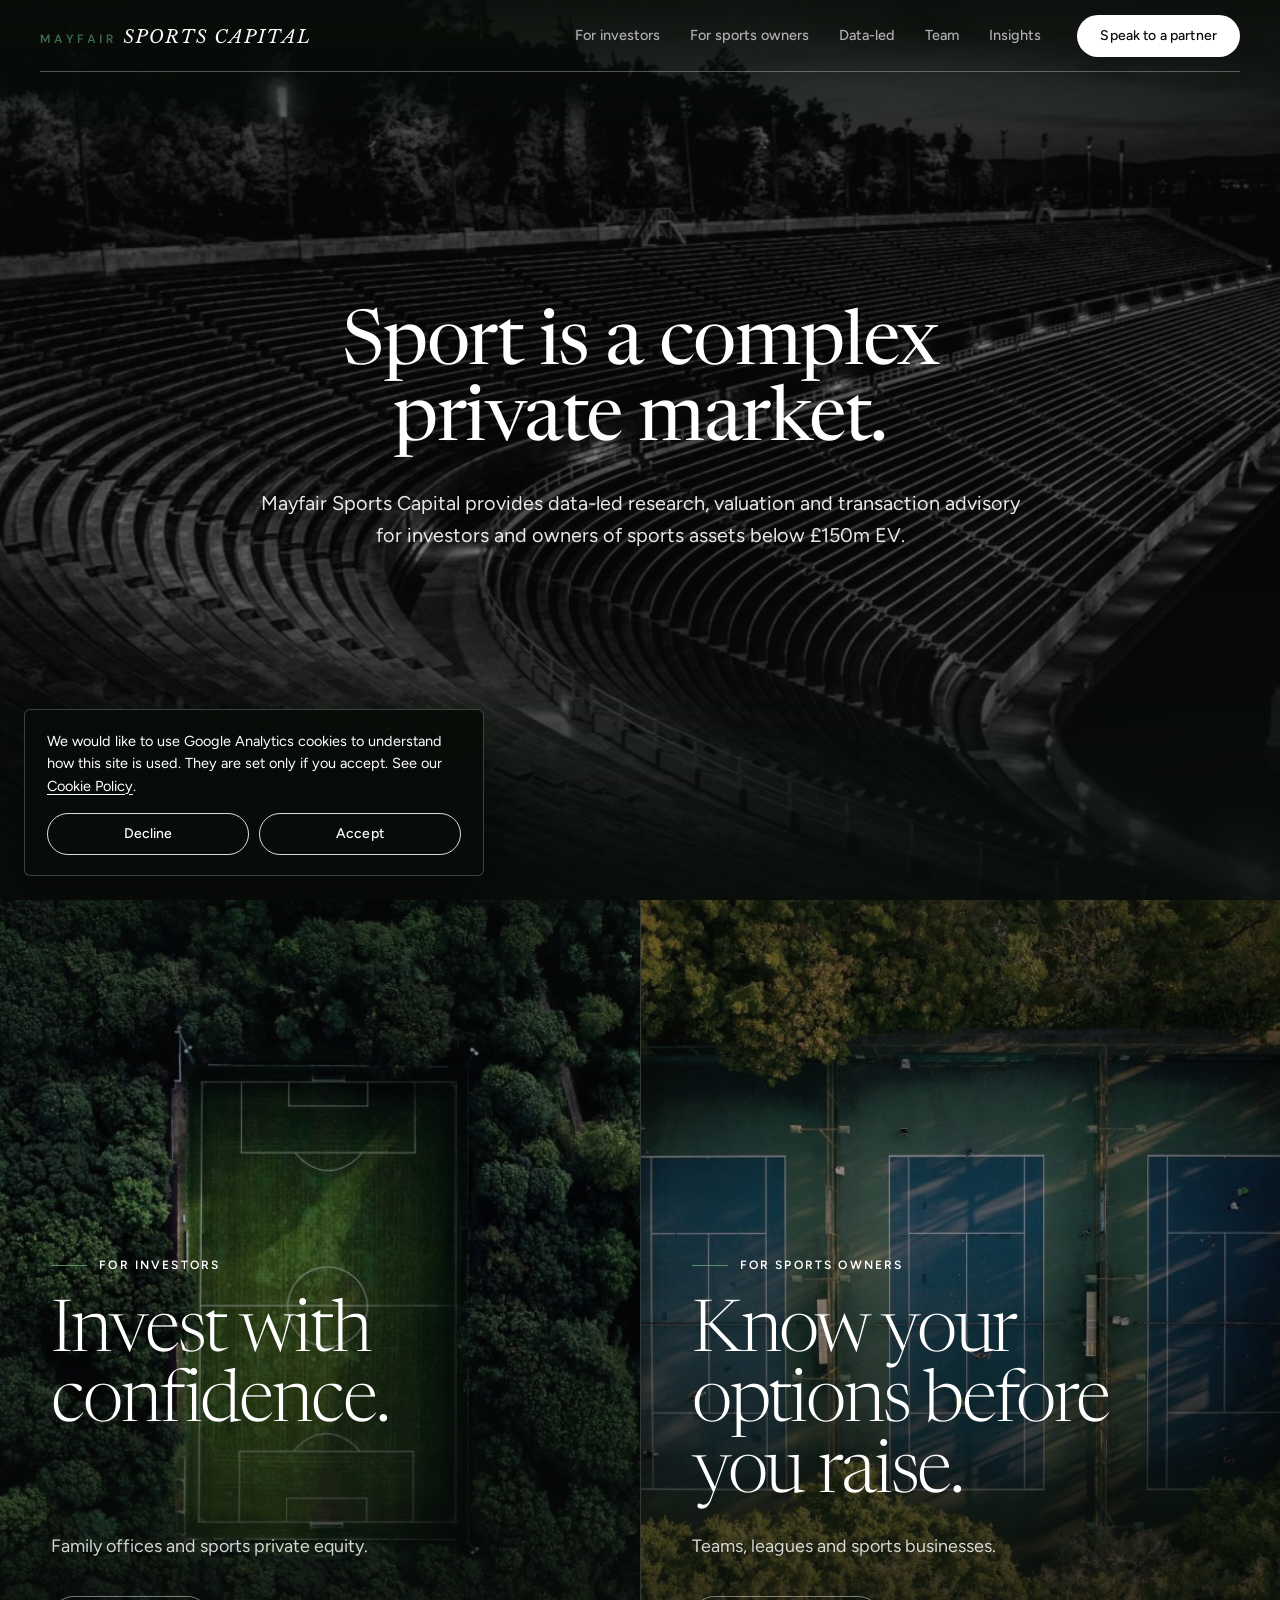
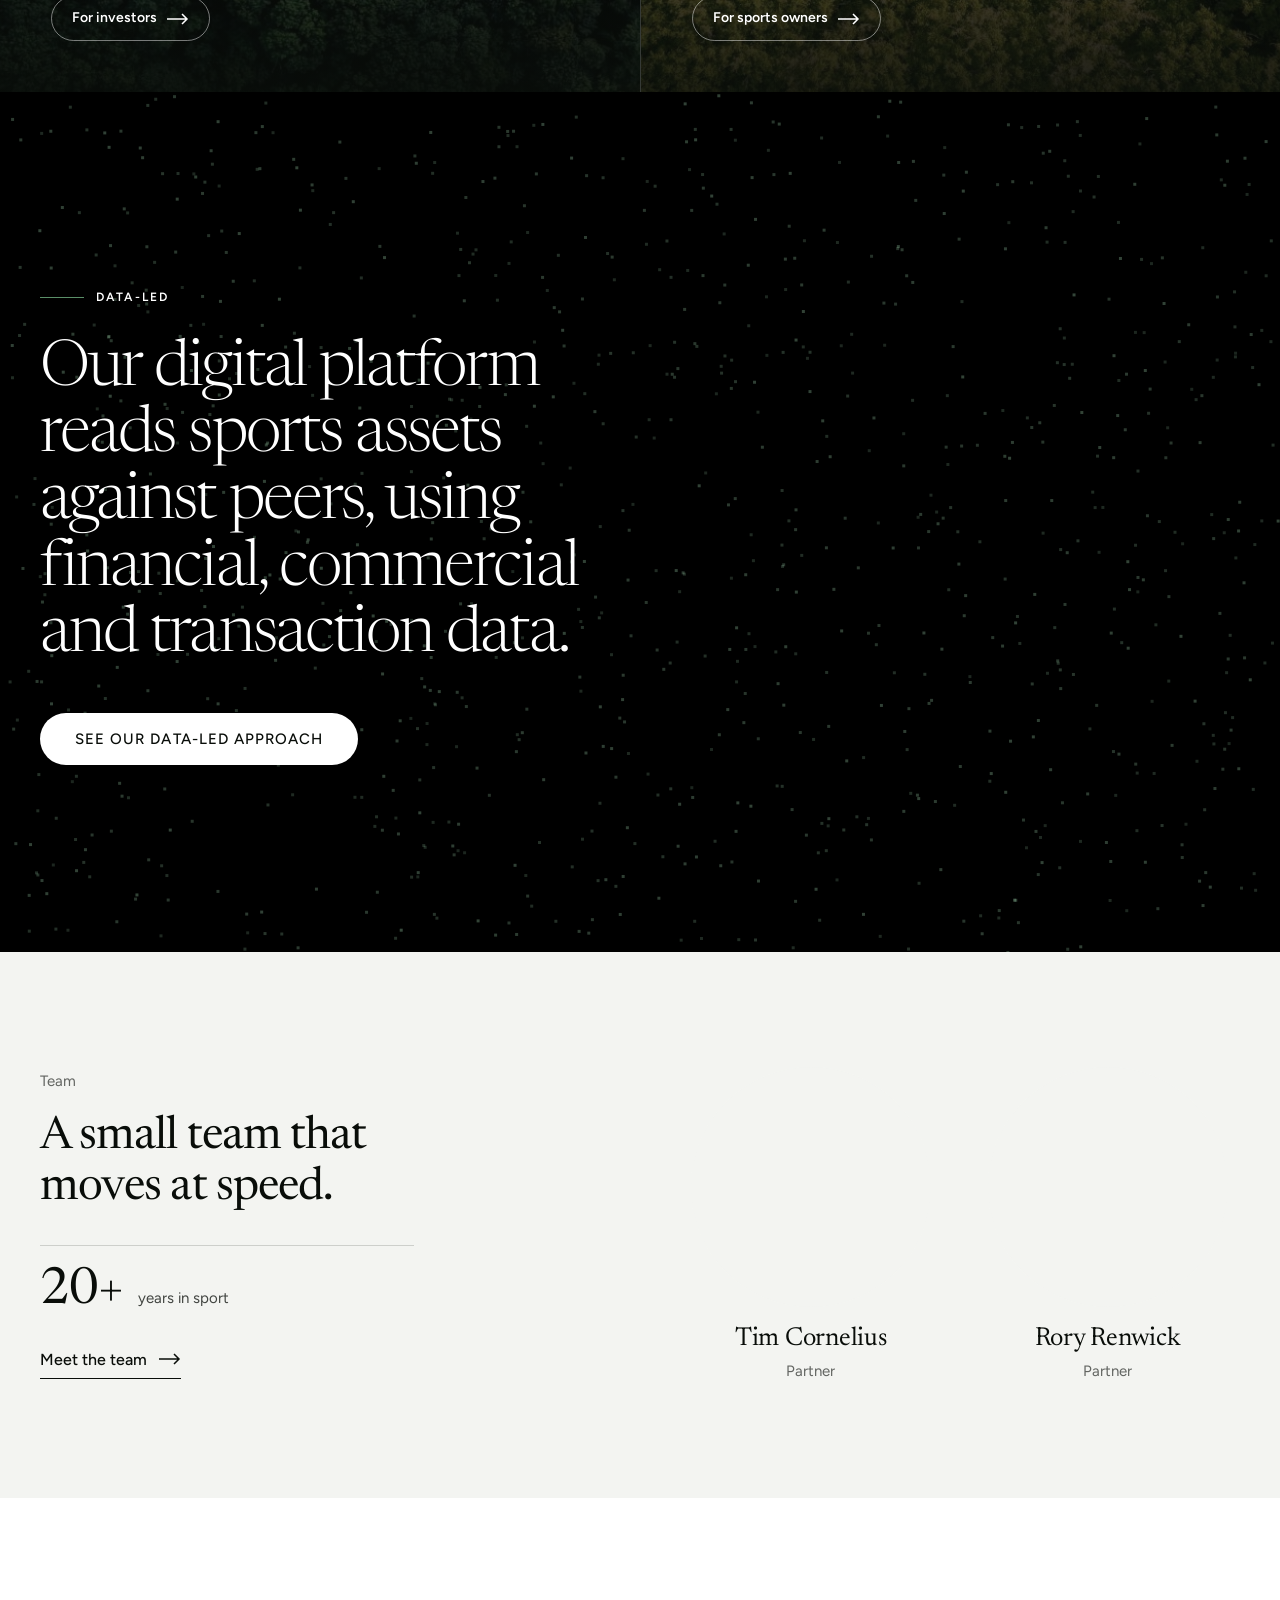
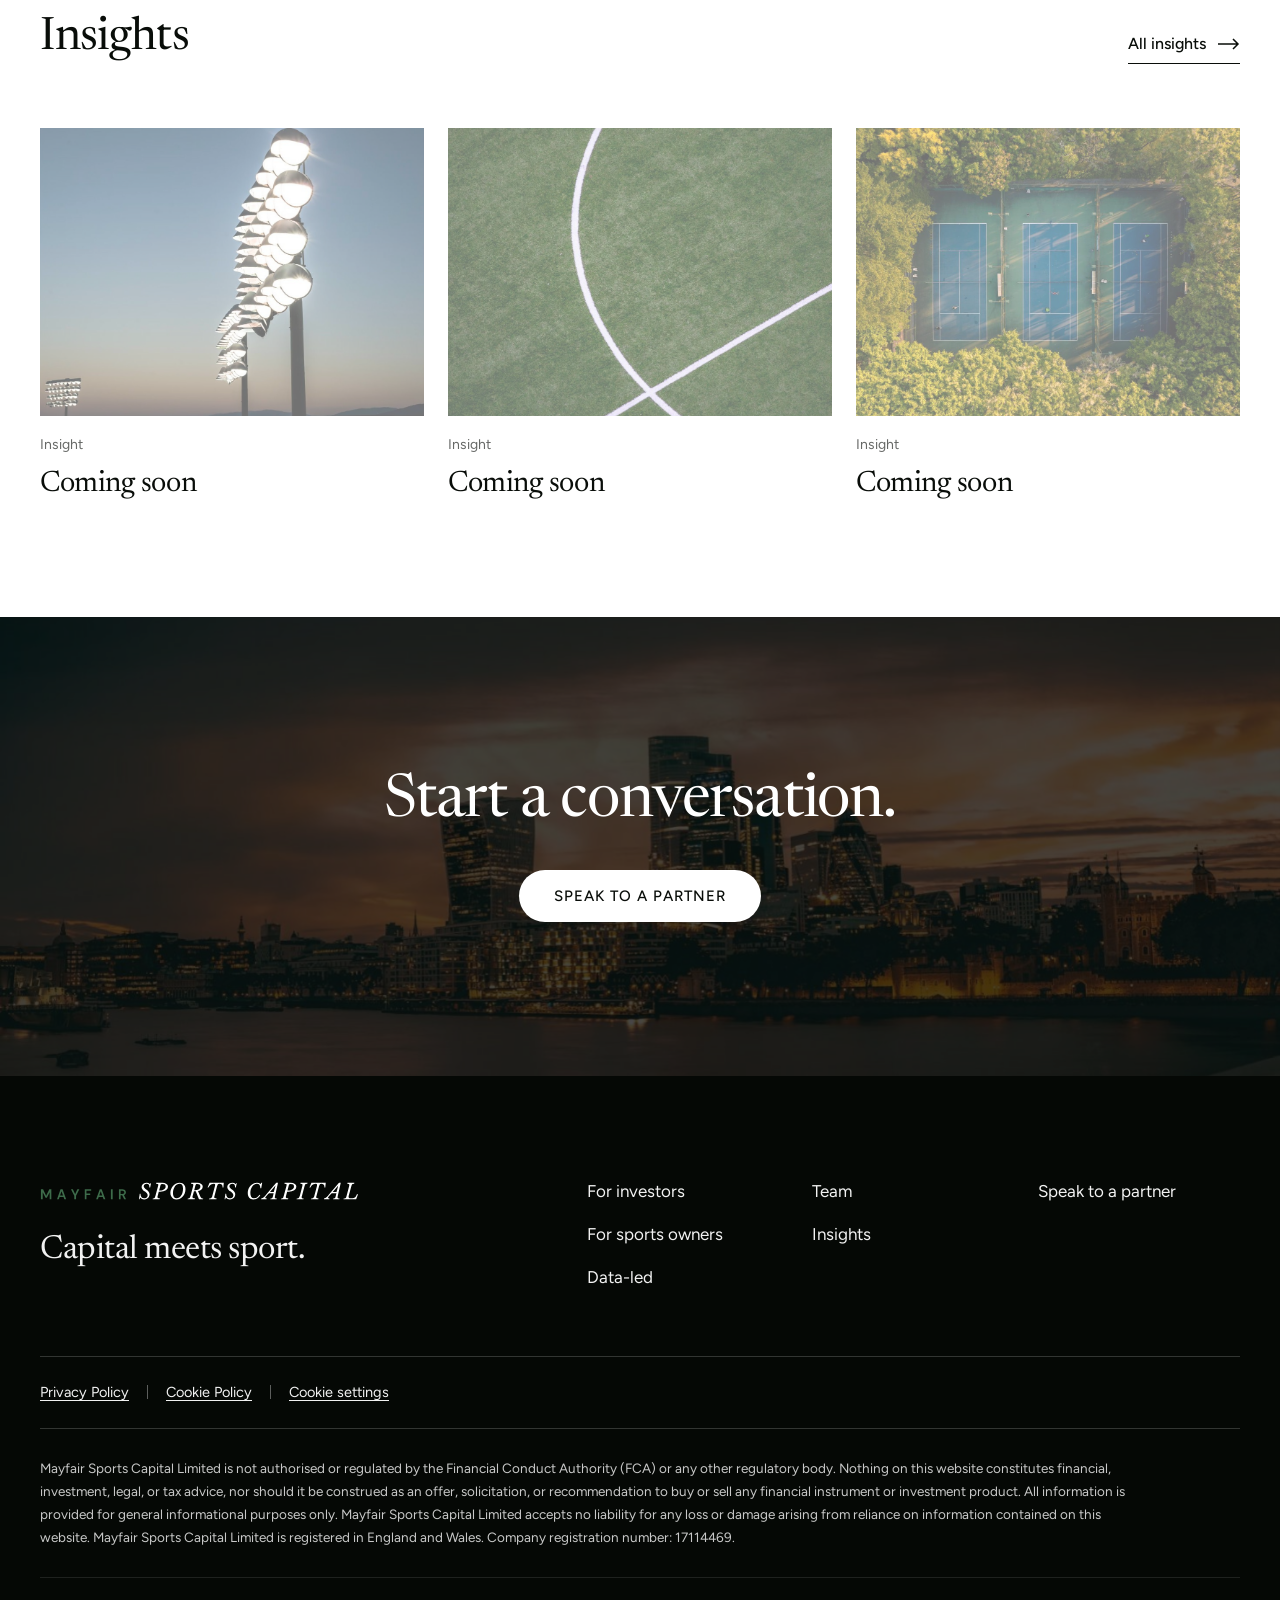
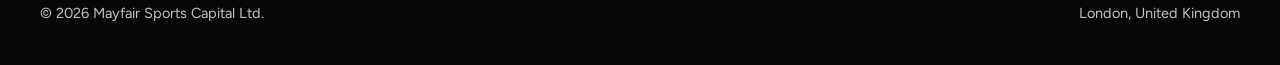
==== commit 64a4875e: "Fix the link preview image and site icons The image shown when the site is shared (WhatsApp, LinkedI" ====
--- a/index.html
+++ b/index.html
@@ -14,7 +14,7 @@
 <meta property="og:title" content="Mayfair Sports Capital">
 <meta property="og:description" content="Mayfair Sports Capital: data-led research, valuation and transaction advisory for investors and owners of sports assets below £150m. London.">
 <meta property="og:url" content="https://mayfairsportscapital.com/">
-<meta property="og:image" content="https://mayfairsportscapital.com/assets/img/og.jpg">
+<meta property="og:image" content="https://mayfairsportscapital.com/assets/img/share.jpg">
 <meta property="og:image:width" content="1200">
 <meta property="og:image:height" content="630">
 <meta name="twitter:card" content="summary_large_image">
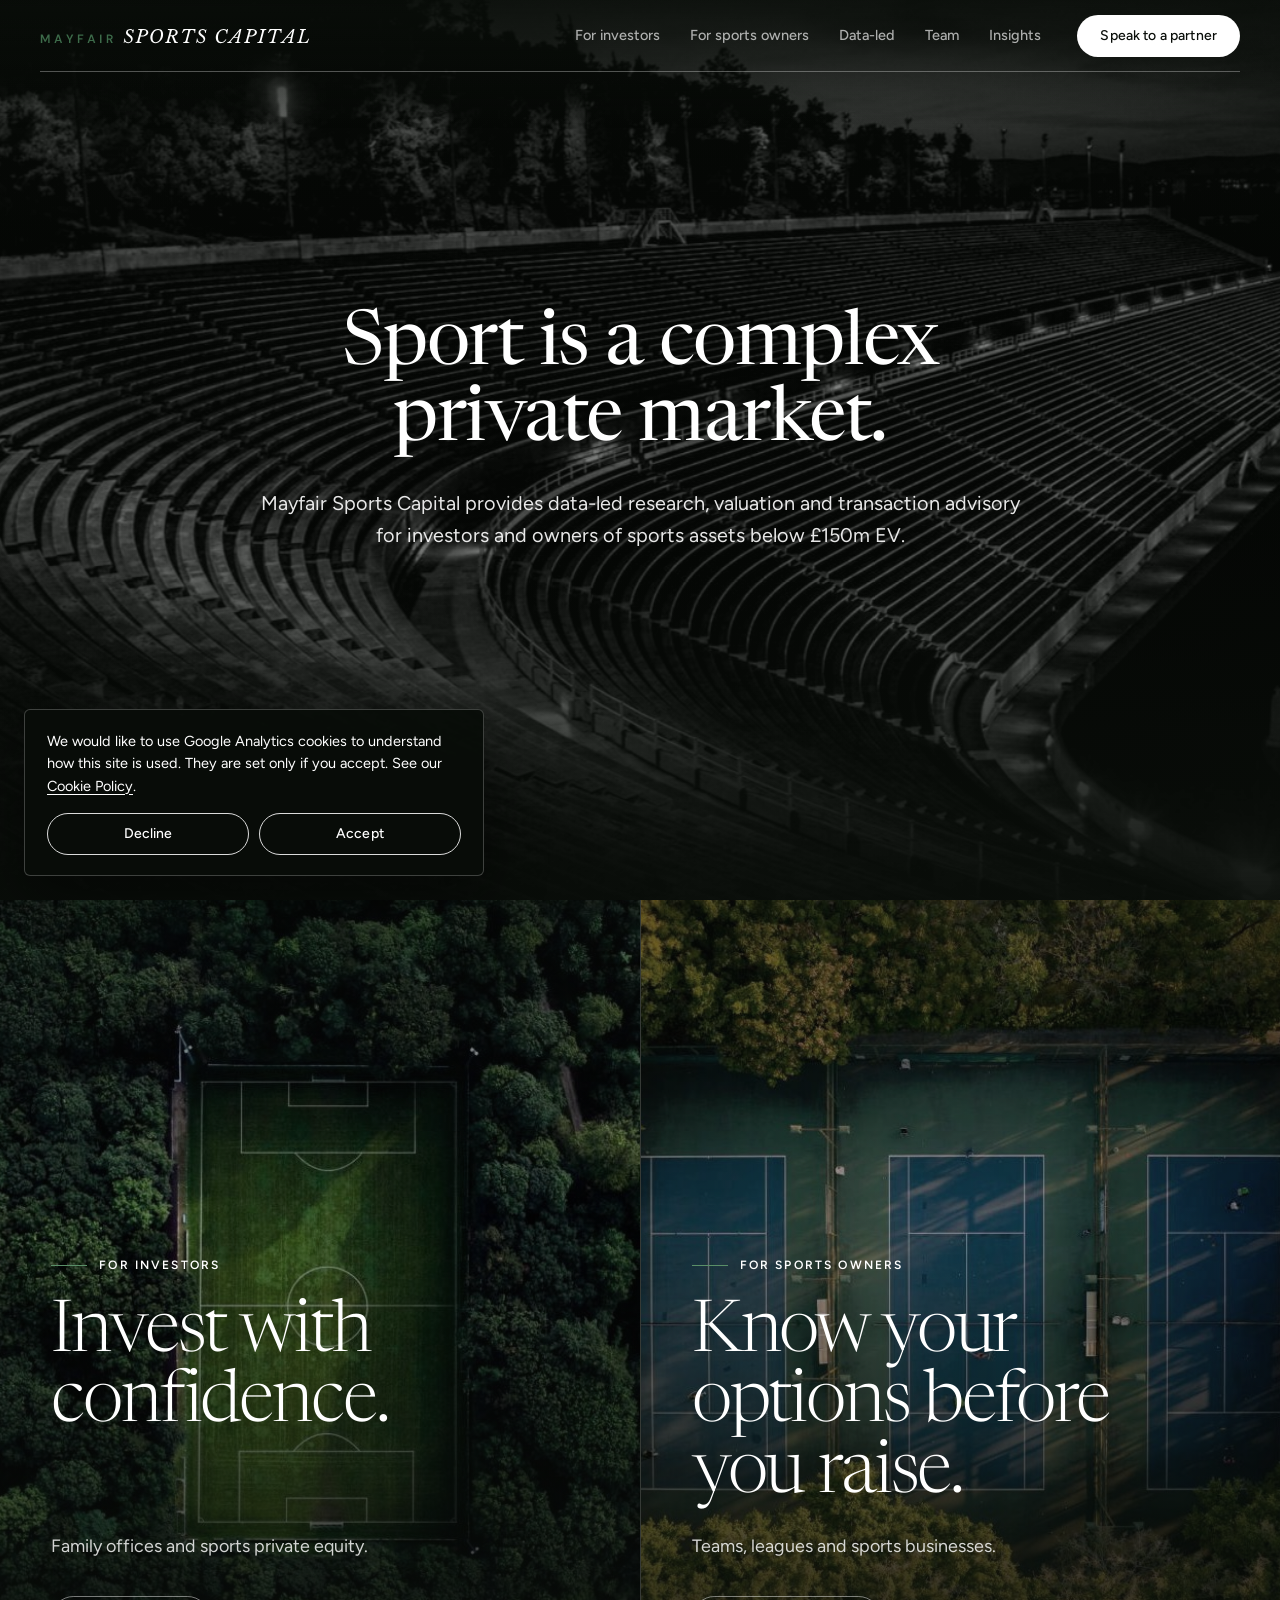
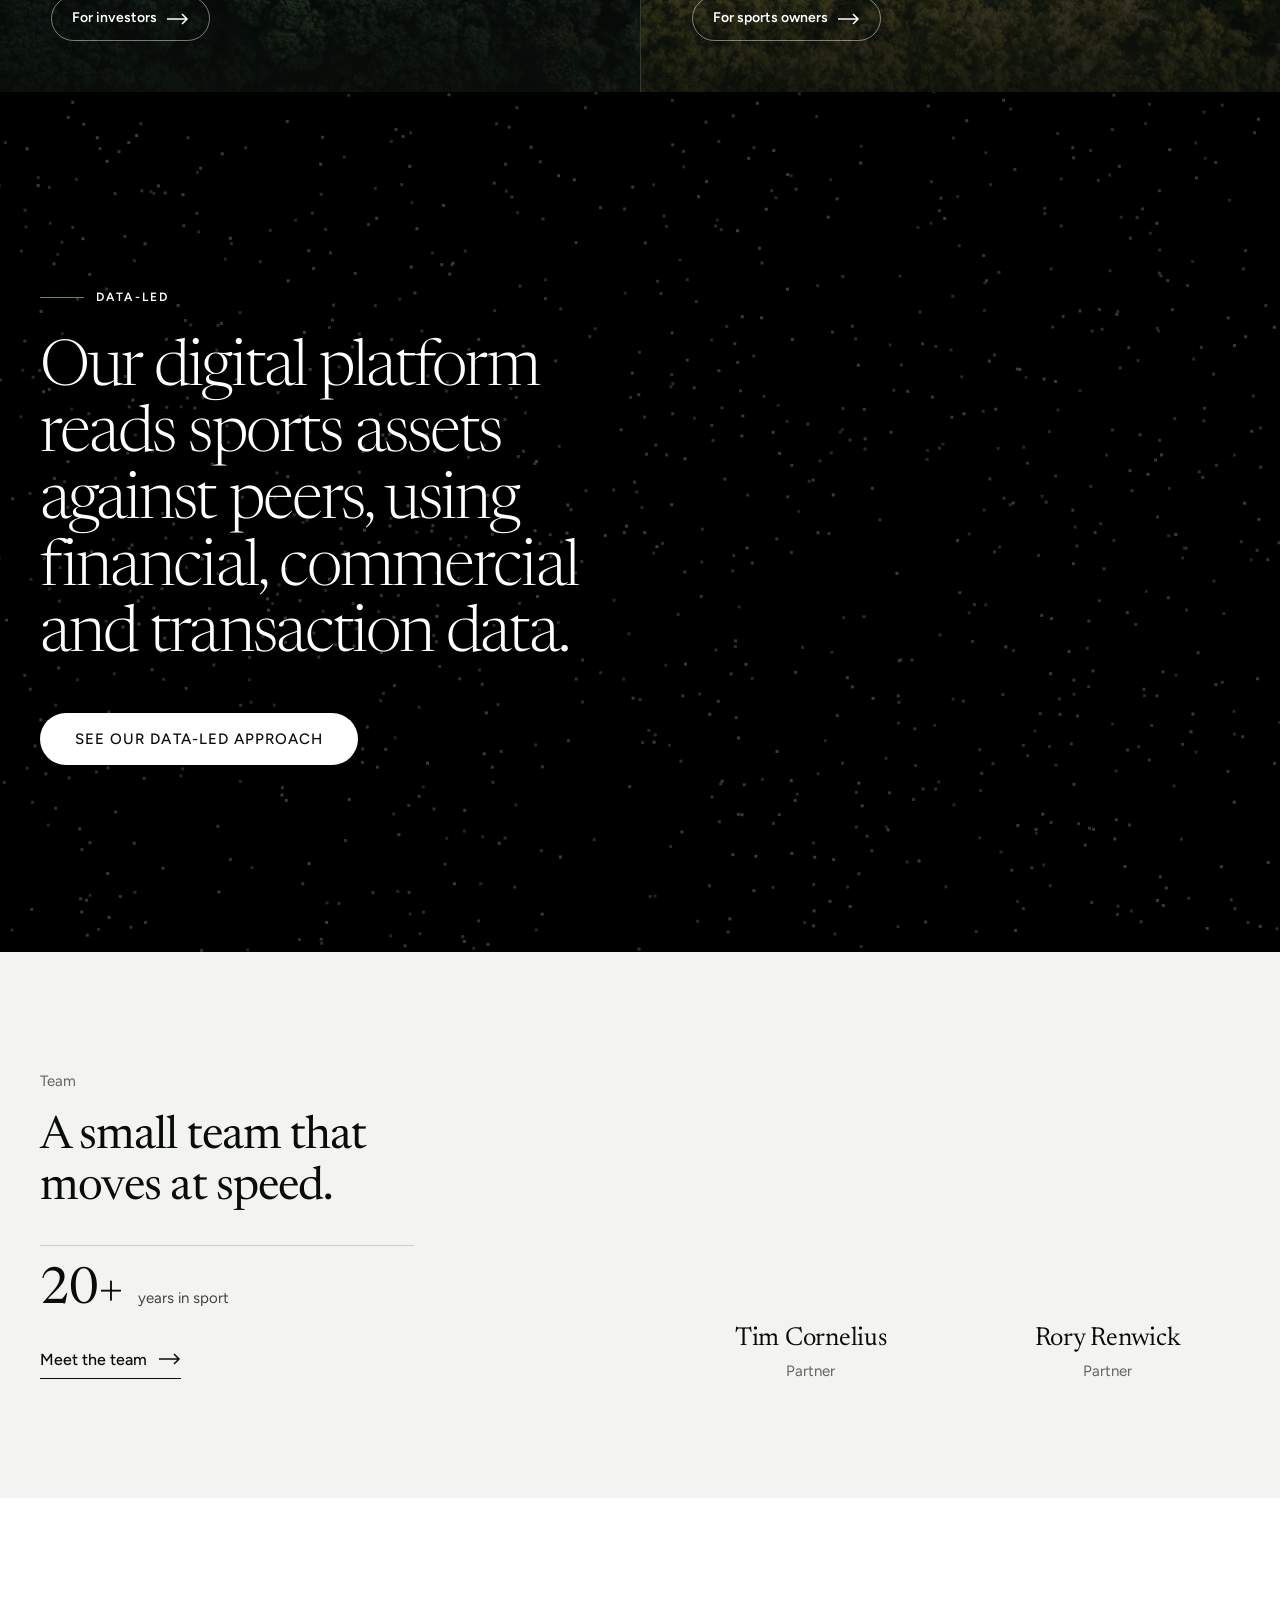
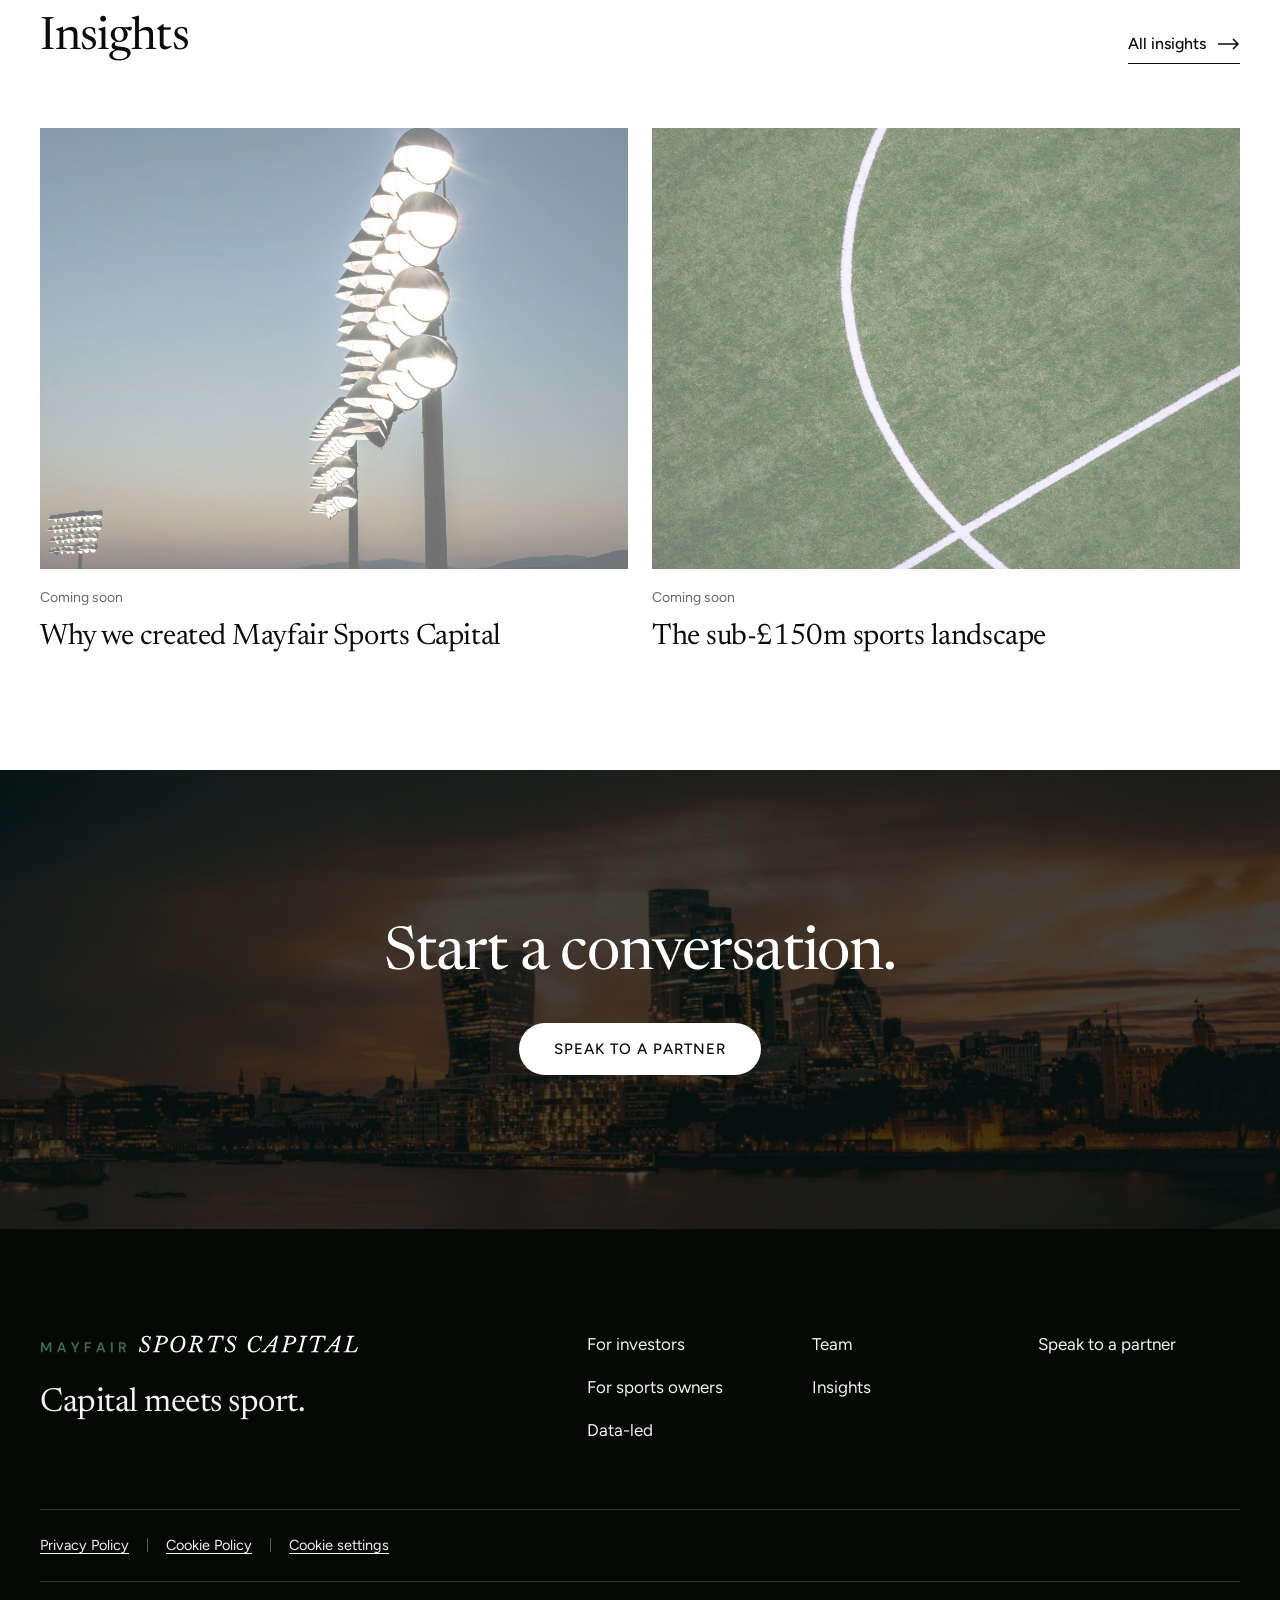
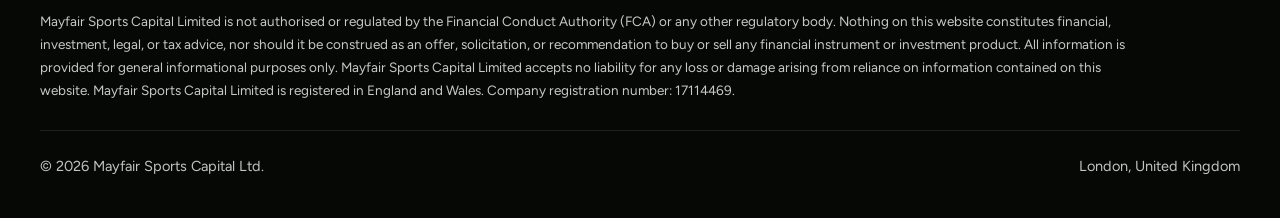
==== commit 29c857b3: "Name the two upcoming insight articles The Insights cards now show the titles of the two articles on" ====
--- a/index.html
+++ b/index.html
@@ -160,24 +160,18 @@
       <h2 class="h-display h2" id="insights-title" data-reveal>Insights</h2>
       <a class="link-arrow" href="/insights/" data-reveal>All insights <svg class="icon icon--arrow" width="22" height="12" viewBox="0 0 22 12" aria-hidden="true" focusable="false"><path d="M0 6h20M15 1l5 5-5 5" stroke="currentColor" stroke-width="1.5" fill="none"/></svg></a>
     </div>
-    <div class="notes-grid notes-grid--3">
+    <div class="notes-grid notes-grid--2">
       <div data-reveal style="--d: 0ms">
 <div class="note-card note-card--soon ">
   <span class="note-card__media"><img class="note-card__img" src="/assets/img/photos/dusk.jpg" alt="" width="1064" height="801" loading="lazy" decoding="async" style="object-position: 50% 40%"></span>
-  <span class="note-card__meta">Insight</span>
-  <span class="note-card__title">Coming soon</span>
+  <span class="note-card__meta">Coming soon</span>
+  <span class="note-card__title">Why we created Mayfair Sports Capital</span>
 </div></div>
       <div data-reveal style="--d: 100ms">
 <div class="note-card note-card--soon ">
   <span class="note-card__media"><img class="note-card__img" src="/assets/img/photos/lines.jpg" alt="" width="1064" height="801" loading="lazy" decoding="async" style="object-position: 50% 50%"></span>
-  <span class="note-card__meta">Insight</span>
-  <span class="note-card__title">Coming soon</span>
-</div></div>
-      <div data-reveal style="--d: 200ms">
-<div class="note-card note-card--soon ">
-  <span class="note-card__media"><img class="note-card__img" src="/assets/img/photos/courts.jpg" alt="" width="1064" height="801" loading="lazy" decoding="async" style="object-position: 50% 50%"></span>
-  <span class="note-card__meta">Insight</span>
-  <span class="note-card__title">Coming soon</span>
+  <span class="note-card__meta">Coming soon</span>
+  <span class="note-card__title">The sub-£150m sports landscape</span>
 </div></div>
     </div>
   </div>
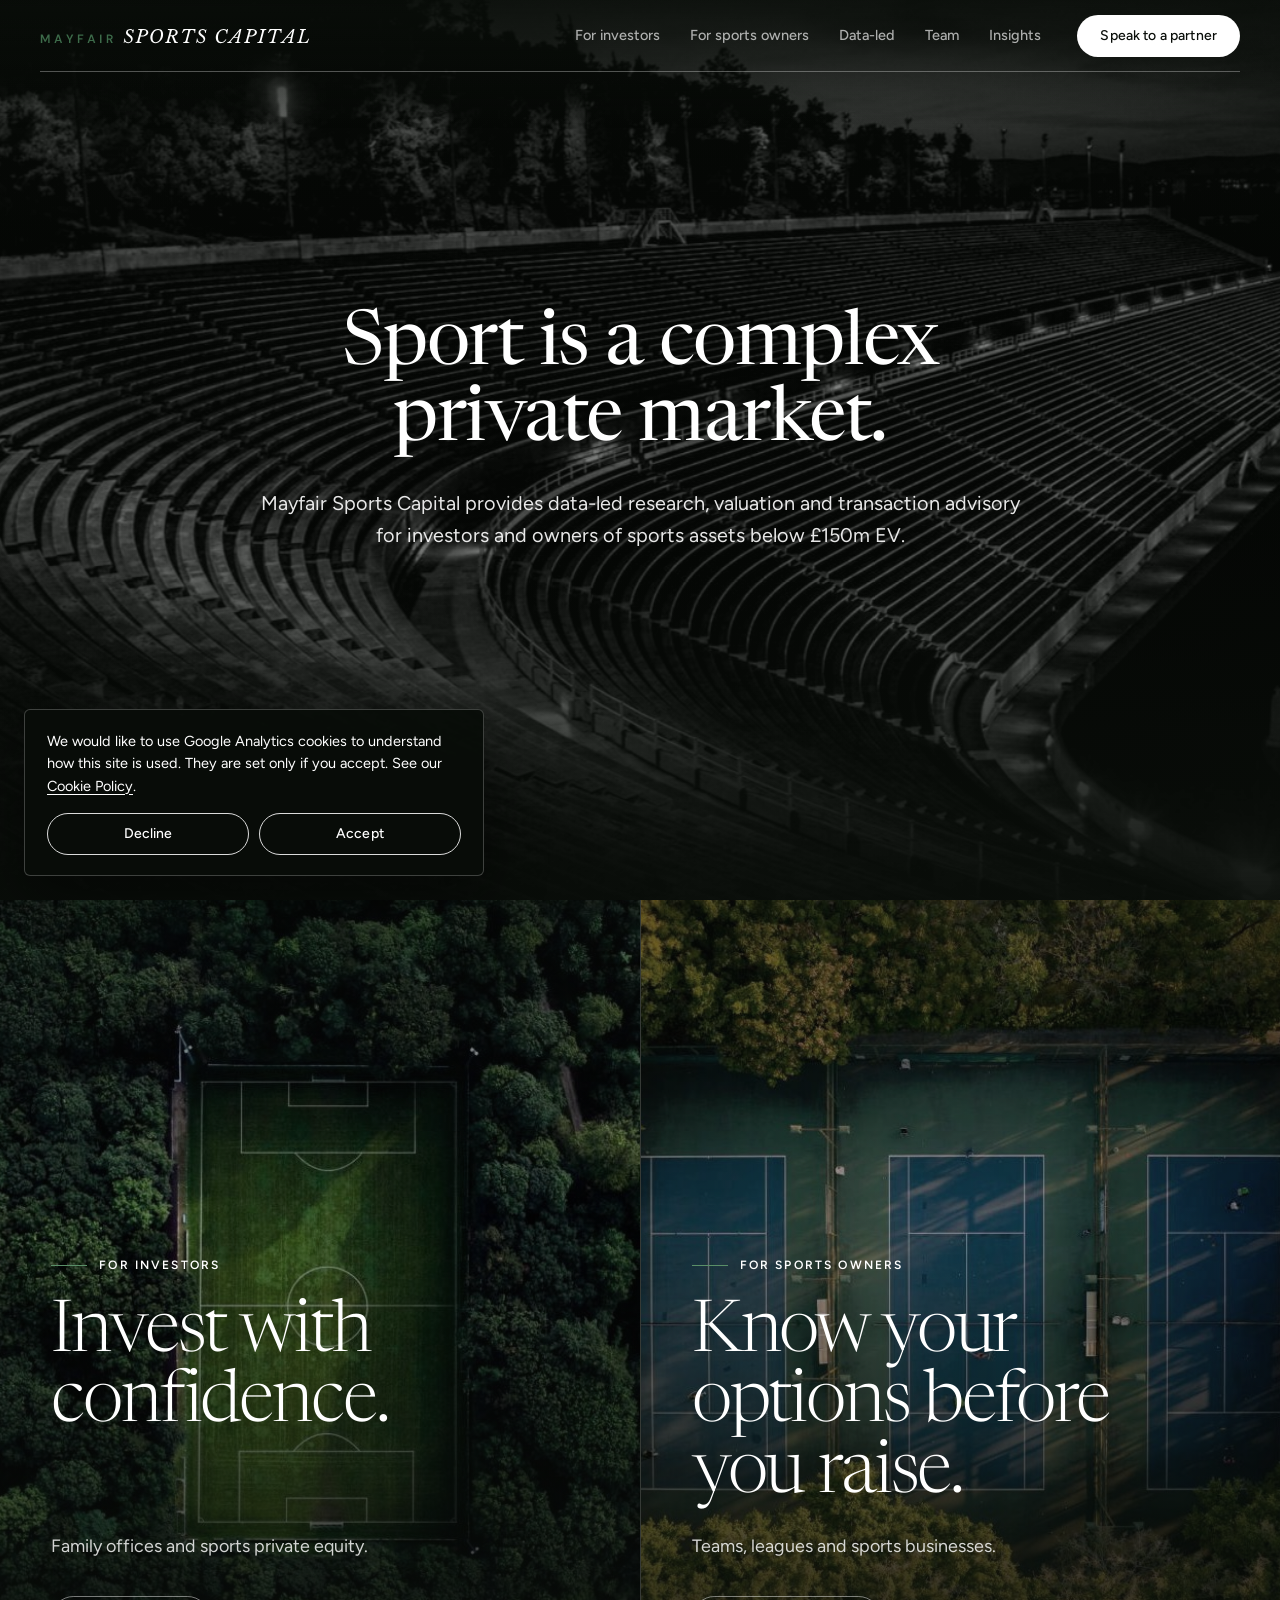
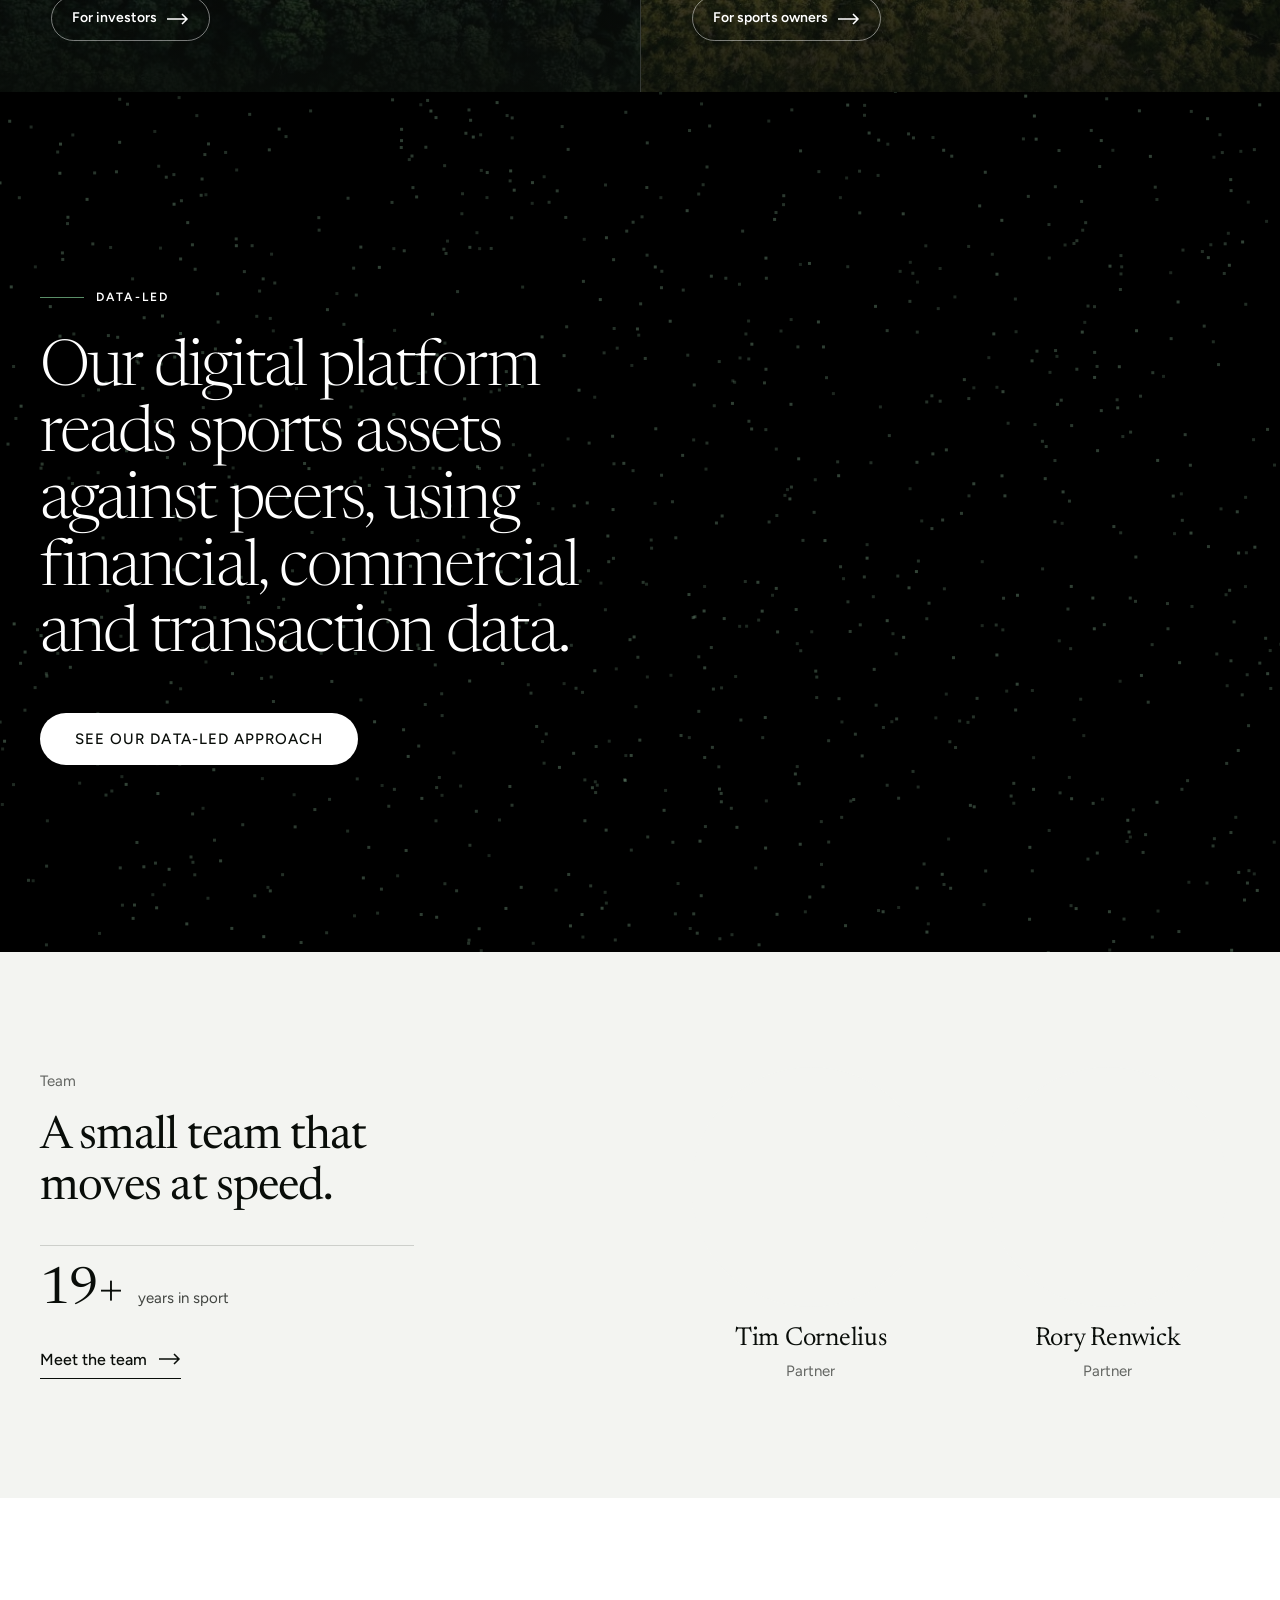
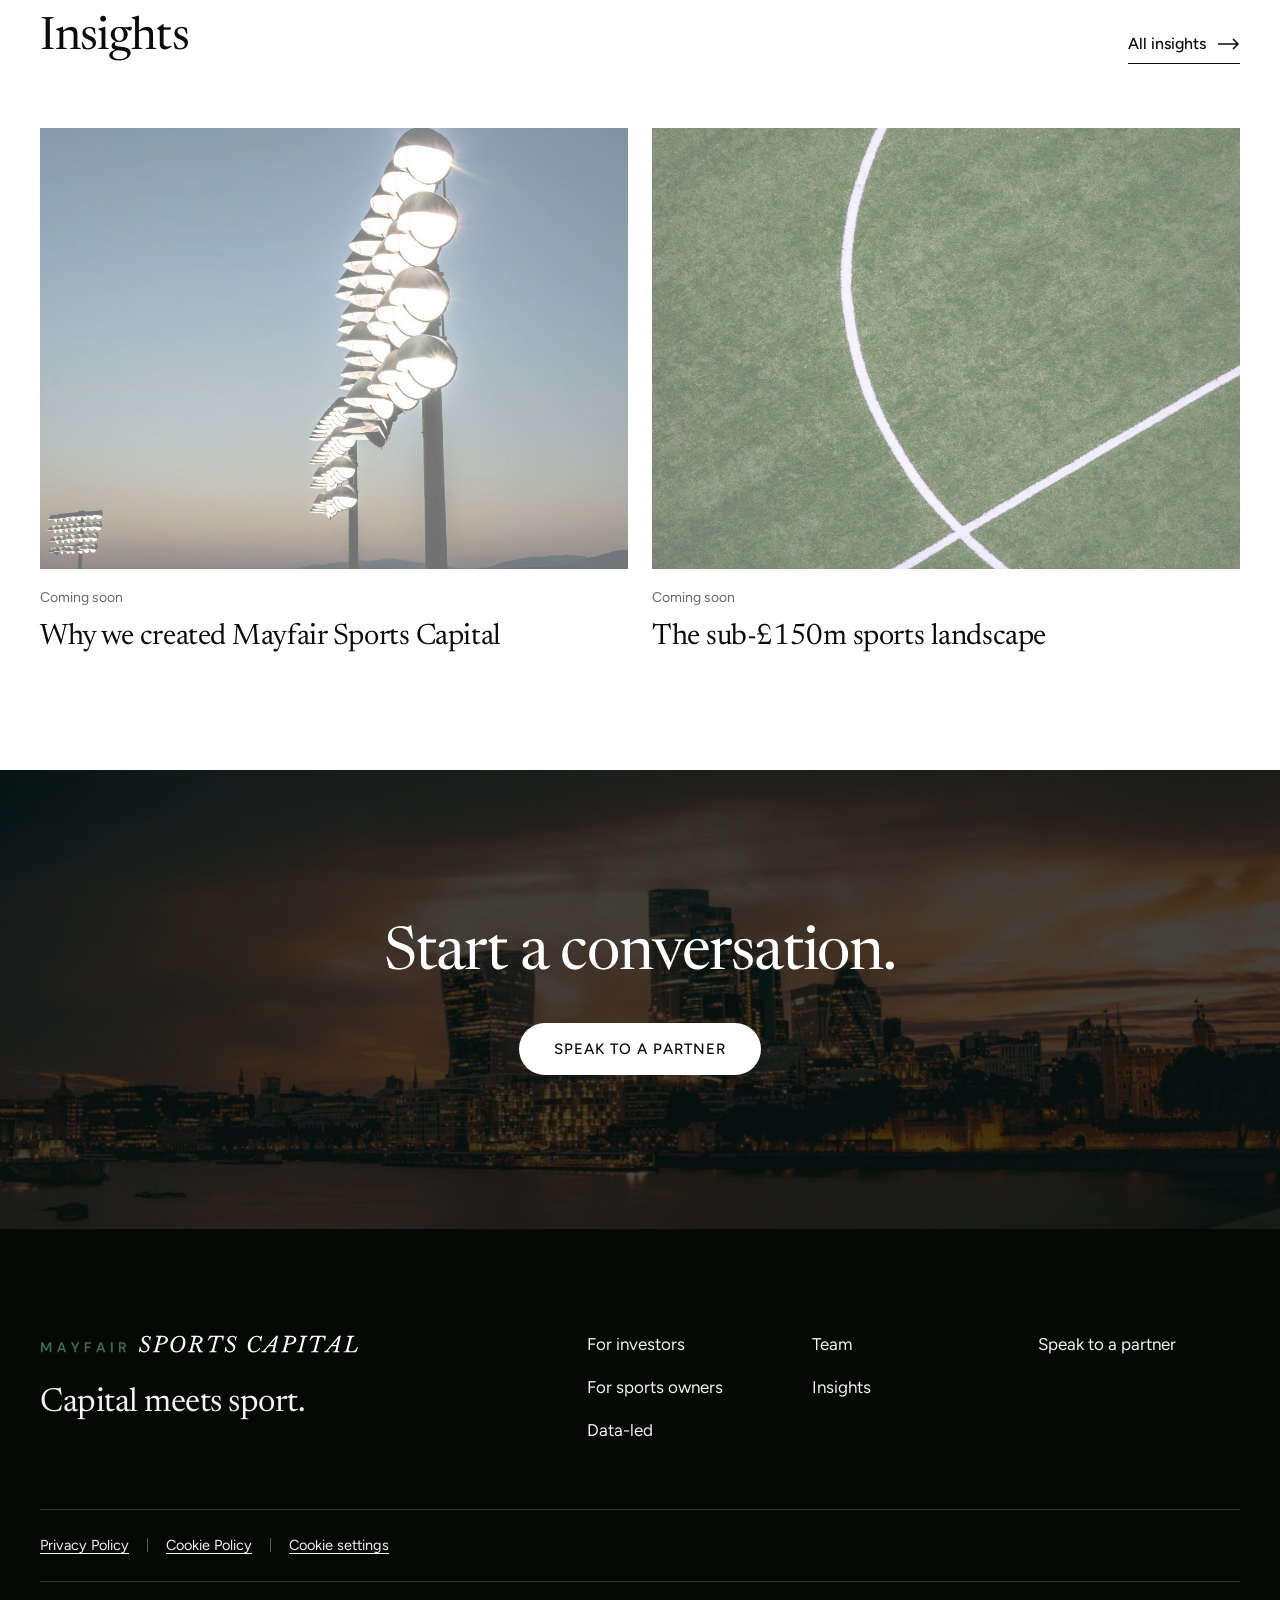
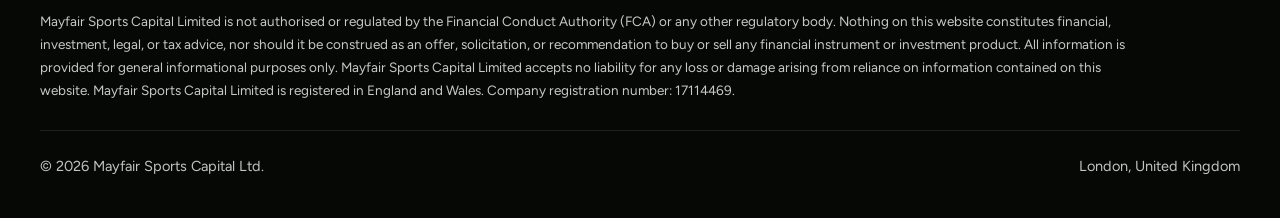
==== commit 2a0a6ff2: "Make the link preview image load reliably WhatsApp was falling back to the small site icon instead o" ====
--- a/index.html
+++ b/index.html
@@ -14,10 +14,14 @@
 <meta property="og:title" content="Mayfair Sports Capital">
 <meta property="og:description" content="Mayfair Sports Capital: data-led research, valuation and transaction advisory for investors and owners of sports assets below £150m. London.">
 <meta property="og:url" content="https://mayfairsportscapital.com/">
-<meta property="og:image" content="https://mayfairsportscapital.com/assets/img/share.jpg">
+<meta property="og:image" content="https://mayfairsportscapital.com/assets/img/og.jpg">
+<meta property="og:image:secure_url" content="https://mayfairsportscapital.com/assets/img/og.jpg">
+<meta property="og:image:type" content="image/jpeg">
 <meta property="og:image:width" content="1200">
 <meta property="og:image:height" content="630">
+<meta property="og:image:alt" content="Mayfair Sports Capital. Sport is a complex private market.">
 <meta name="twitter:card" content="summary_large_image">
+<meta name="twitter:image" content="https://mayfairsportscapital.com/assets/img/og.jpg">
 <link rel="icon" href="/favicon.svg" type="image/svg+xml">
 <link rel="icon" href="/favicon-32.png" sizes="32x32" type="image/png">
 <link rel="apple-touch-icon" href="/apple-touch-icon.png">
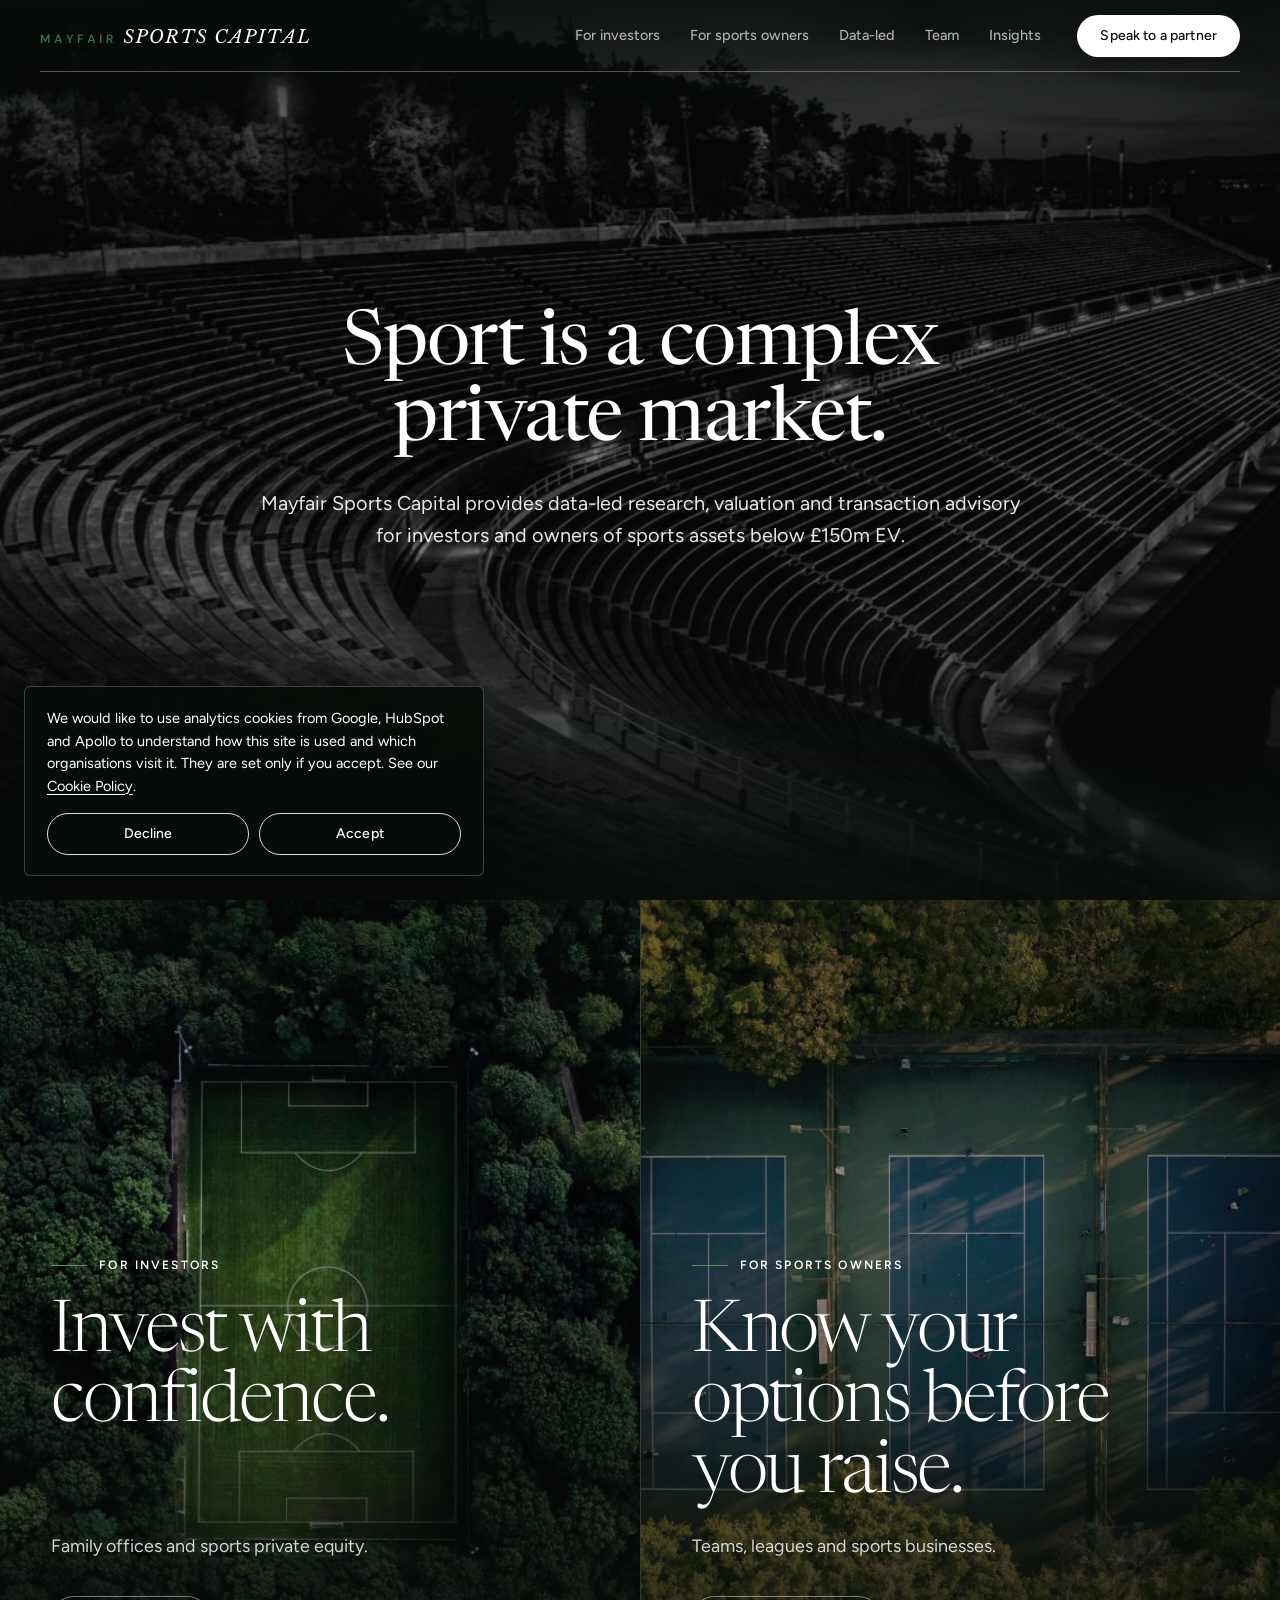
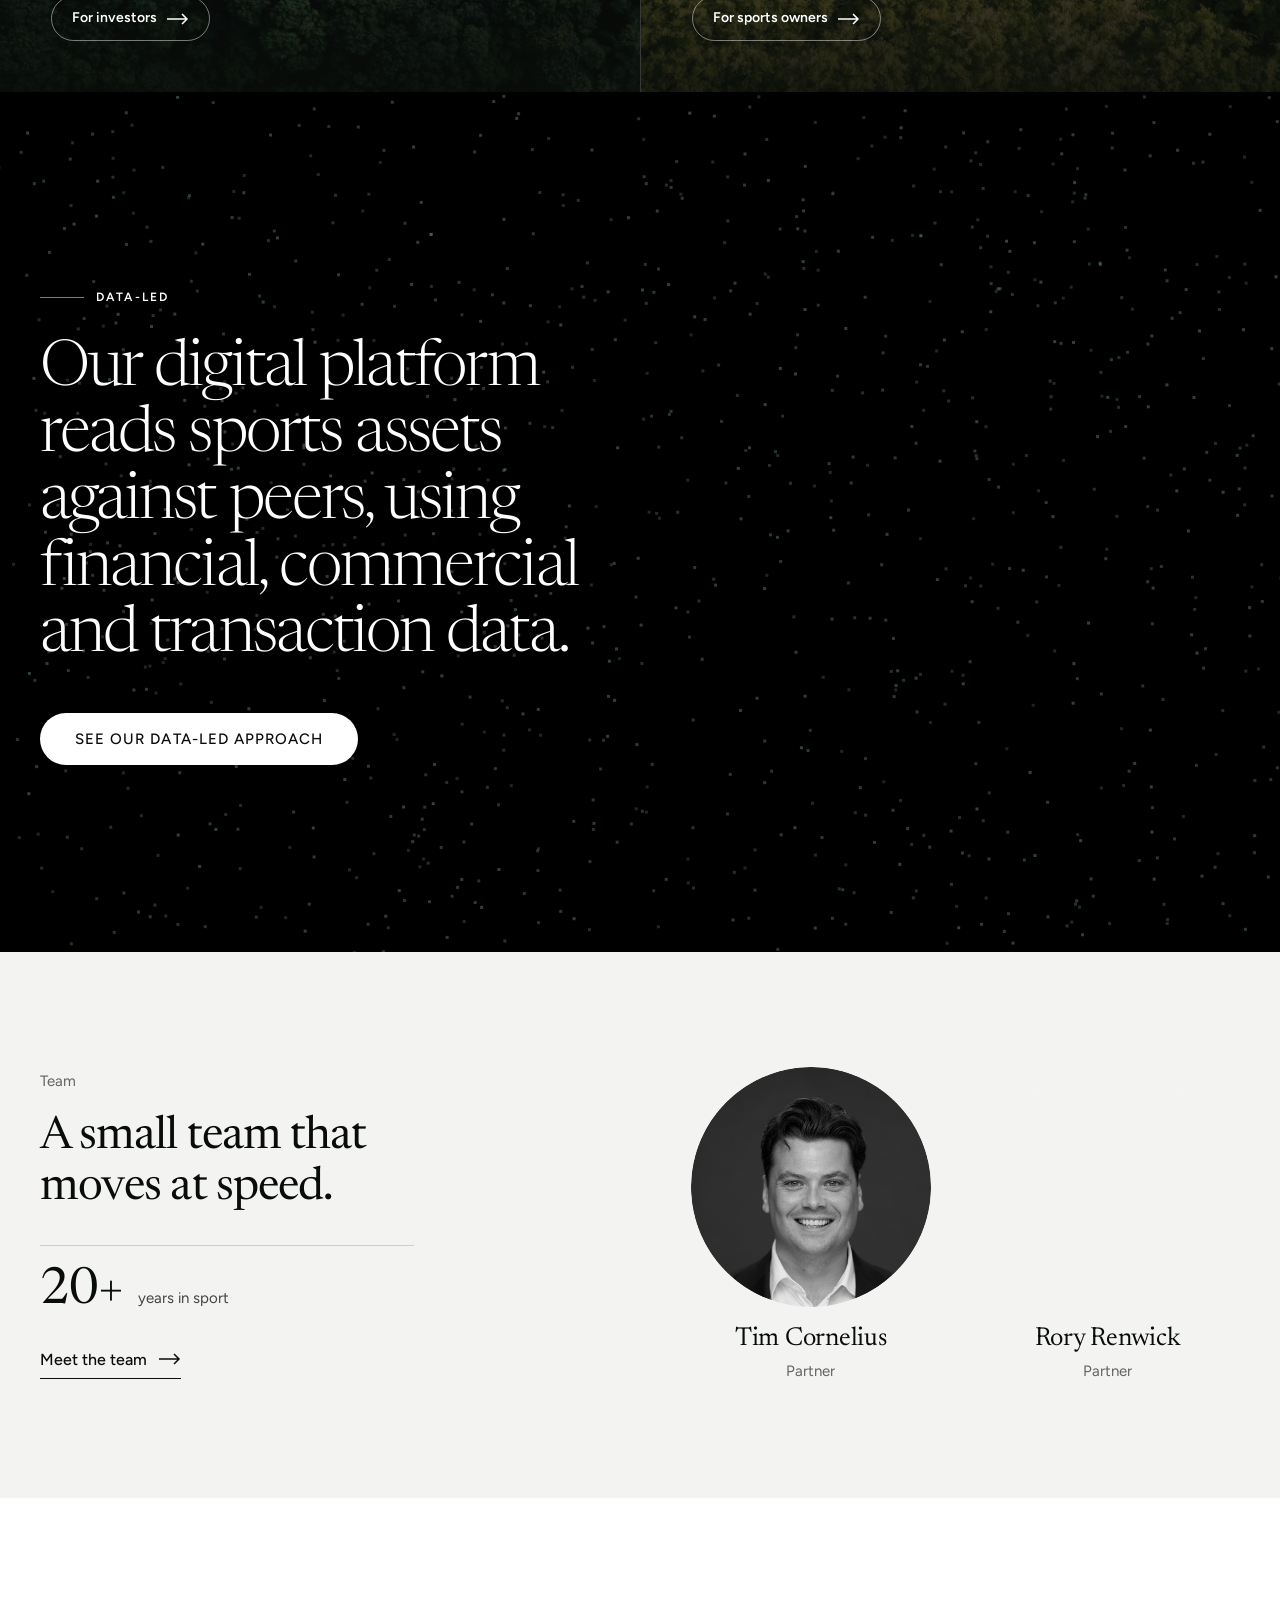
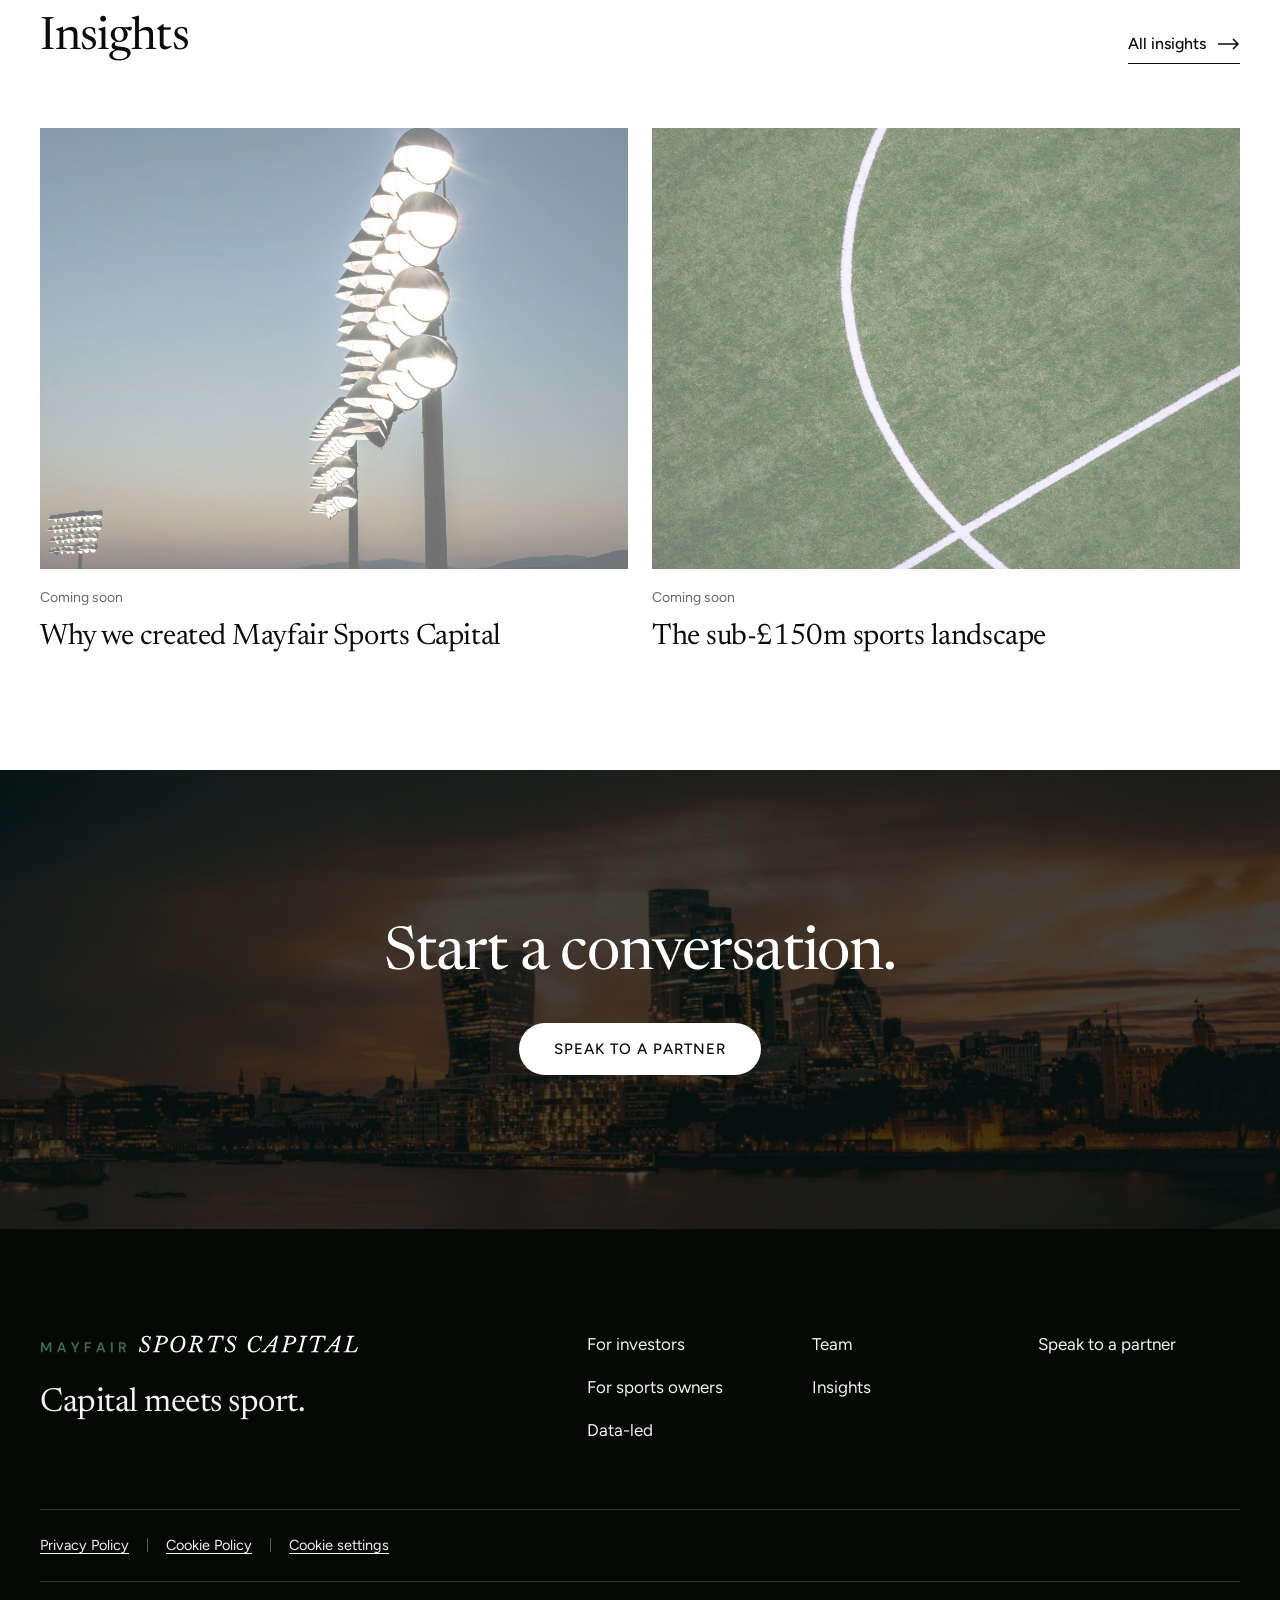
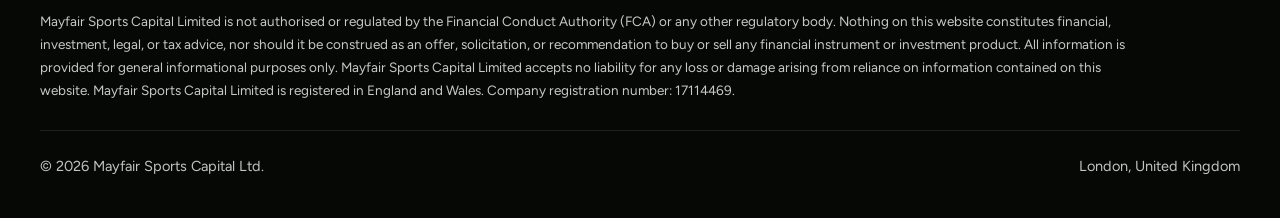
==== commit 6a609205: "Add consent-gated HubSpot and Apollo visitor tracking Loads the HubSpot tracking code and Apollo web" ====
--- a/index.html
+++ b/index.html
@@ -32,7 +32,7 @@
 <link rel="stylesheet" href="/assets/css/site.css?v=de91362e">
 <script>document.documentElement.className='js';setTimeout(function(){if(!window.__msc)document.documentElement.className+=' js-failed'},6000);</script>
 </head>
-<body class="page-home" data-mode="prod" data-ga="G-899X453727">
+<body class="page-home" data-mode="prod" data-ga="G-899X453727" data-hs="148089624" data-apollo="6a54d3d7476dc0001017d1d5">
 <a class="skip" href="#main">Skip to content</a>
 
 <svg width="0" height="0" style="position:absolute" aria-hidden="true" focusable="false"><symbol id="msc-wordmark" viewBox="0 0 2701 220"><path fill="#3d6b4a" d="M8 180V96H26L52 150L79 96H96V180H82V121L58 168H47L23 121V180Z"/><path fill="#3d6b4a" d="M144 180 174 96H191L221 180H206L182 113L159 180ZM157 160 161 149H203L207 160Z"/><path fill="#3d6b4a" d="M290 180V150L262 96H278L299 139H296L316 96H333L305 150V180Z"/><path fill="#3d6b4a" d="M379 180V96H433V108H393V132H425V144H393V180Z"/><path fill="#3d6b4a" d="M475 180 506 96H522L553 180H538L514 113L490 180ZM489 160 493 149H534L538 160Z"/><path fill="#3d6b4a" d="M600 180V96H615V180Z"/><path fill="#3d6b4a" d="M668 180V96H698Q708 96 714 99Q721 103 724 109Q727 114 727 121Q727 128 724 134Q721 140 714 143Q708 147 698 147H682V180ZM712 180 694 143H710L728 180ZM682 136H697Q705 136 709 132Q713 128 713 122Q713 116 709 112Q705 108 697 108H682Z"/><path fill="currentColor" d="M931 52 934 44H940L932 80H926Q925 63 920 56Q914 49 903 49Q892 49 885 55Q878 61 878 70Q878 76 881 81Q885 86 890 91Q896 95 902 100Q908 104 914 110Q920 115 923 122Q927 129 927 138Q927 150 921 160Q914 170 904 176Q894 182 881 182Q871 182 863 178Q854 174 847 166L843 180H837L844 134H850Q851 153 859 163Q867 172 881 172Q890 172 896 169Q903 166 907 160Q911 154 911 147Q911 140 907 134Q903 128 898 123Q892 118 885 113Q879 109 873 103Q867 98 864 92Q860 85 860 77Q860 67 866 58Q871 50 881 45Q891 40 902 40Q911 40 918 42Q924 45 931 52Z"/><path fill="currentColor" d="M953 180 955 173Q960 173 965 171Q969 168 972 164Q975 159 977 151L998 72Q1000 68 1000 64Q1001 61 1001 58Q1001 53 997 51Q993 49 982 49L984 41H1034Q1057 41 1070 50Q1083 58 1083 72Q1083 82 1078 90Q1073 98 1065 103Q1056 109 1044 112Q1032 116 1018 116H1005L998 143Q996 149 995 154Q994 159 994 161Q994 165 996 167Q998 170 1003 171Q1008 172 1014 172L1012 180ZM1008 106H1016Q1027 106 1035 104Q1044 101 1050 96Q1056 92 1060 85Q1063 79 1063 71Q1063 64 1060 59Q1057 54 1050 52Q1044 50 1034 50Q1027 50 1024 52Q1021 55 1019 64Z"/><path fill="currentColor" d="M1181 40Q1196 40 1208 46Q1219 53 1225 66Q1231 78 1231 96Q1231 113 1225 128Q1219 144 1208 156Q1197 168 1184 175Q1170 182 1154 182Q1139 182 1128 175Q1116 168 1110 155Q1103 142 1103 125Q1103 108 1110 93Q1116 77 1127 65Q1138 53 1152 46Q1166 40 1181 40ZM1181 49Q1169 49 1159 55Q1149 61 1141 71Q1134 82 1130 96Q1125 110 1125 126Q1125 149 1133 160Q1141 172 1157 172Q1168 172 1178 166Q1187 160 1194 149Q1202 138 1206 123Q1210 108 1210 91Q1210 69 1203 59Q1196 49 1181 49Z"/><path fill="currentColor" d="M1249 180 1251 173Q1257 173 1261 171Q1265 168 1269 164Q1272 159 1274 151L1295 72Q1296 68 1297 64Q1297 61 1297 58Q1297 53 1293 51Q1289 49 1278 49L1280 41H1330Q1352 41 1364 50Q1377 58 1377 72Q1377 82 1372 90Q1367 98 1358 103Q1349 108 1337 110L1351 143Q1356 156 1360 162Q1364 168 1368 171Q1373 173 1381 173L1379 180H1345L1318 112H1303L1294 143Q1292 149 1291 154Q1290 159 1290 161Q1290 166 1295 169Q1301 172 1311 172L1309 180ZM1305 103H1314Q1326 103 1336 100Q1346 96 1351 89Q1357 82 1357 71Q1357 60 1350 55Q1344 50 1331 50Q1326 50 1323 51Q1320 52 1319 55Q1317 58 1315 64Z"/><path fill="currentColor" d="M1430 180 1432 173Q1439 173 1444 171Q1449 170 1452 165Q1456 161 1458 152L1480 69Q1482 63 1482 59Q1482 52 1479 51Q1476 49 1471 49Q1461 49 1452 53Q1444 57 1437 64Q1430 71 1425 80H1418L1435 41H1555L1552 80H1545Q1545 68 1542 61Q1539 55 1534 52Q1528 49 1520 49Q1514 49 1510 51Q1506 52 1503 57Q1501 62 1498 70L1477 150Q1476 154 1475 157Q1474 160 1474 163Q1474 168 1479 170Q1483 173 1495 173L1493 180Z"/><path fill="currentColor" d="M1656 52 1659 44H1665L1657 80H1651Q1650 63 1645 56Q1640 49 1628 49Q1617 49 1610 55Q1603 61 1603 70Q1603 76 1606 81Q1610 86 1615 91Q1621 95 1627 100Q1633 104 1639 110Q1645 115 1648 122Q1652 129 1652 138Q1652 150 1646 160Q1640 170 1629 176Q1619 182 1606 182Q1596 182 1588 178Q1579 174 1572 166L1568 180H1562L1569 134H1575Q1576 153 1584 163Q1592 172 1606 172Q1615 172 1622 169Q1628 166 1632 160Q1636 154 1636 147Q1636 140 1632 134Q1628 128 1623 123Q1617 118 1610 113Q1604 109 1598 103Q1592 98 1589 92Q1585 85 1585 77Q1585 67 1591 58Q1596 50 1606 45Q1616 40 1627 40Q1636 40 1643 42Q1649 45 1656 52Z"/><path fill="currentColor" d="M1864 146Q1855 159 1846 167Q1838 175 1828 178Q1818 182 1806 182Q1791 182 1780 175Q1769 168 1764 156Q1758 143 1758 126Q1758 112 1762 99Q1766 87 1773 76Q1781 65 1791 57Q1800 49 1812 44Q1823 40 1836 40Q1852 40 1867 50L1873 41H1880L1872 87H1865Q1864 67 1857 58Q1850 49 1836 49Q1824 49 1814 55Q1804 61 1796 71Q1788 82 1784 96Q1780 110 1780 126Q1780 171 1811 171Q1825 171 1836 164Q1847 157 1858 142Z"/><path fill="currentColor" d="M2014 40 1989 150Q1987 159 1987 164Q1987 169 1991 171Q1994 173 2004 173L2002 180H1949L1951 173Q1958 173 1961 171Q1965 170 1968 165Q1970 160 1972 150L1977 128H1938L1927 140Q1919 149 1914 154Q1910 159 1908 162Q1906 165 1906 168Q1906 170 1909 172Q1912 173 1919 173L1917 180H1871L1872 173Q1878 173 1884 170Q1890 166 1898 159Q1905 152 1916 138L1999 40ZM1946 119H1978L1993 63H1993Z"/><path fill="currentColor" d="M2039 180 2041 173Q2047 173 2051 171Q2055 168 2058 164Q2061 159 2063 151L2084 72Q2086 68 2086 64Q2087 61 2087 58Q2087 53 2083 51Q2079 49 2068 49L2070 41H2120Q2143 41 2156 50Q2169 58 2169 72Q2169 82 2164 90Q2160 98 2151 103Q2142 109 2130 112Q2118 116 2104 116H2091L2084 143Q2082 149 2081 154Q2080 159 2080 161Q2080 165 2082 167Q2084 170 2089 171Q2094 172 2101 172L2099 180ZM2094 106H2102Q2113 106 2121 104Q2130 101 2136 96Q2142 92 2146 85Q2149 79 2149 71Q2149 64 2146 59Q2143 54 2136 52Q2130 50 2120 50Q2113 50 2110 52Q2107 55 2105 64Z"/><path fill="currentColor" d="M2236 78 2217 150Q2214 158 2214 162Q2214 168 2218 171Q2222 173 2231 173L2229 180H2171L2173 173Q2180 173 2185 171Q2189 170 2192 165Q2195 160 2198 152L2219 72Q2221 62 2221 57Q2221 52 2217 50Q2213 49 2203 49L2205 41H2264L2262 49Q2254 49 2249 51Q2245 53 2242 59Q2239 66 2236 78Z"/><path fill="currentColor" d="M2293 180 2295 173Q2302 173 2307 171Q2311 170 2315 165Q2318 161 2321 152L2343 69Q2344 63 2344 59Q2344 52 2341 51Q2338 49 2333 49Q2323 49 2315 53Q2306 57 2299 64Q2292 71 2288 80H2280L2297 41H2418L2414 80H2407Q2407 68 2404 61Q2401 55 2396 52Q2390 49 2382 49Q2376 49 2372 51Q2368 52 2366 57Q2363 62 2361 70L2340 150Q2338 154 2338 157Q2337 160 2337 163Q2337 168 2341 170Q2346 173 2357 173L2355 180Z"/><path fill="currentColor" d="M2545 40 2520 150Q2518 159 2518 164Q2518 169 2522 171Q2525 173 2535 173L2533 180H2480L2482 173Q2489 173 2492 171Q2496 170 2499 165Q2501 160 2503 150L2508 128H2469L2458 140Q2450 149 2445 154Q2441 159 2439 162Q2437 165 2437 168Q2437 170 2440 172Q2443 173 2450 173L2448 180H2402L2403 173Q2409 173 2415 170Q2421 166 2429 159Q2436 152 2447 138L2530 40ZM2477 119H2509L2524 63H2524Z"/><path fill="currentColor" d="M2568 180 2570 173Q2578 173 2583 171Q2587 169 2590 165Q2592 160 2594 152L2615 72Q2616 67 2617 63Q2617 60 2617 57Q2617 52 2613 50Q2609 49 2600 49L2602 41H2660L2658 49Q2650 49 2646 51Q2641 53 2638 59Q2635 66 2632 78L2613 149Q2612 152 2612 155Q2611 157 2611 159Q2611 166 2616 169Q2620 172 2632 172Q2646 172 2655 169Q2665 166 2671 158Q2677 151 2682 138H2691L2675 180Z"/></symbol></svg>
@@ -231,13 +231,13 @@
   </div>
 </footer>
 <div class="consent" id="consent" role="region" aria-label="Cookie preferences" hidden>
-  <p class="consent__text" id="consent-text">We would like to use Google Analytics cookies to understand how this site is used. They are set only if you accept. See our <a href="/cookies/">Cookie Policy</a>.</p>
+  <p class="consent__text" id="consent-text">We would like to use analytics cookies from Google, HubSpot and Apollo to understand how this site is used and which organisations visit it. They are set only if you accept. See our <a href="/cookies/">Cookie Policy</a>.</p>
   <div class="consent__actions">
     <button type="button" class="btn btn--outline btn--sm" data-consent="denied">Decline</button>
     <button type="button" class="btn btn--outline btn--sm" data-consent="granted">Accept</button>
   </div>
 </div>
-<script src="/assets/js/site.js?v=de91362e" defer></script>
+<script src="/assets/js/site.js?v=0346a24a" defer></script>
 <script type="speculationrules">{"prefetch":[{"source":"document","where":{"and":[{"href_matches":"/*"},{"not":{"selector_matches":"[rel~=nofollow]"}}]},"eagerness":"moderate"}]}</script>
 </body>
 </html>
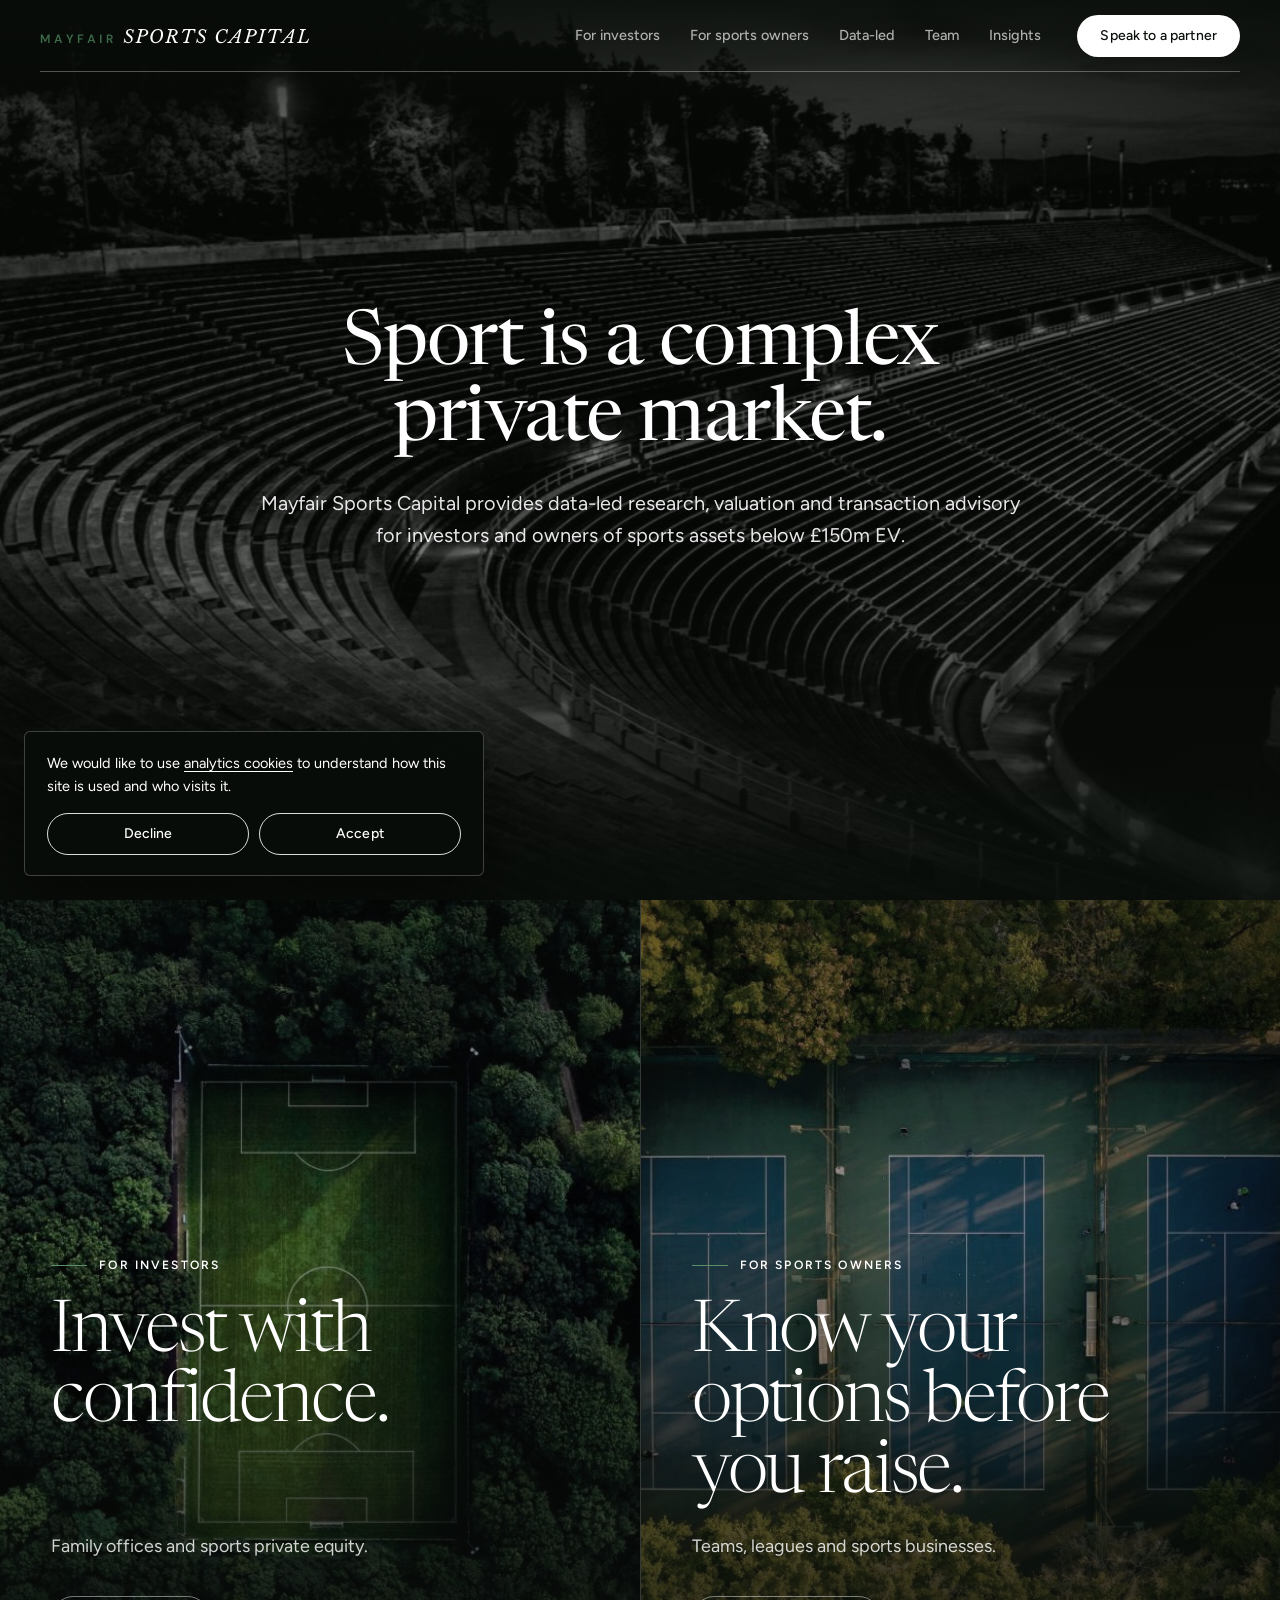
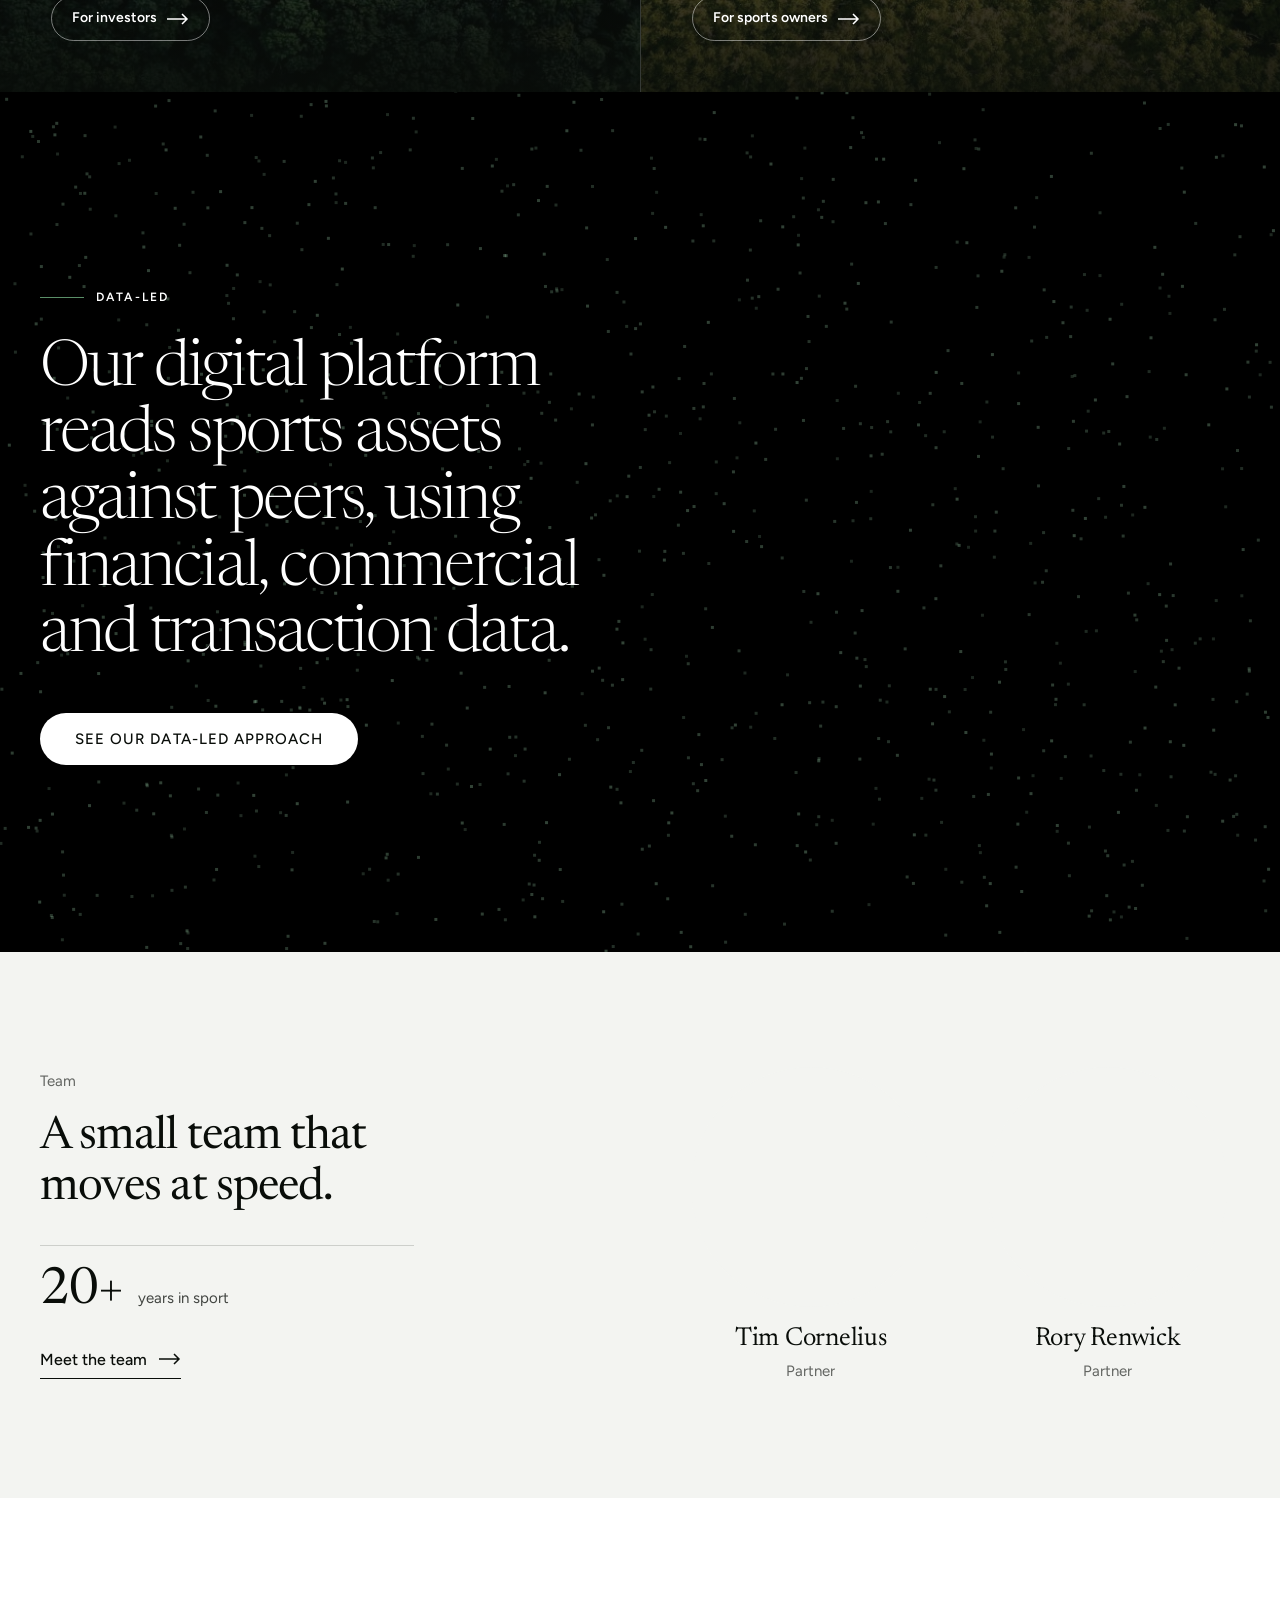
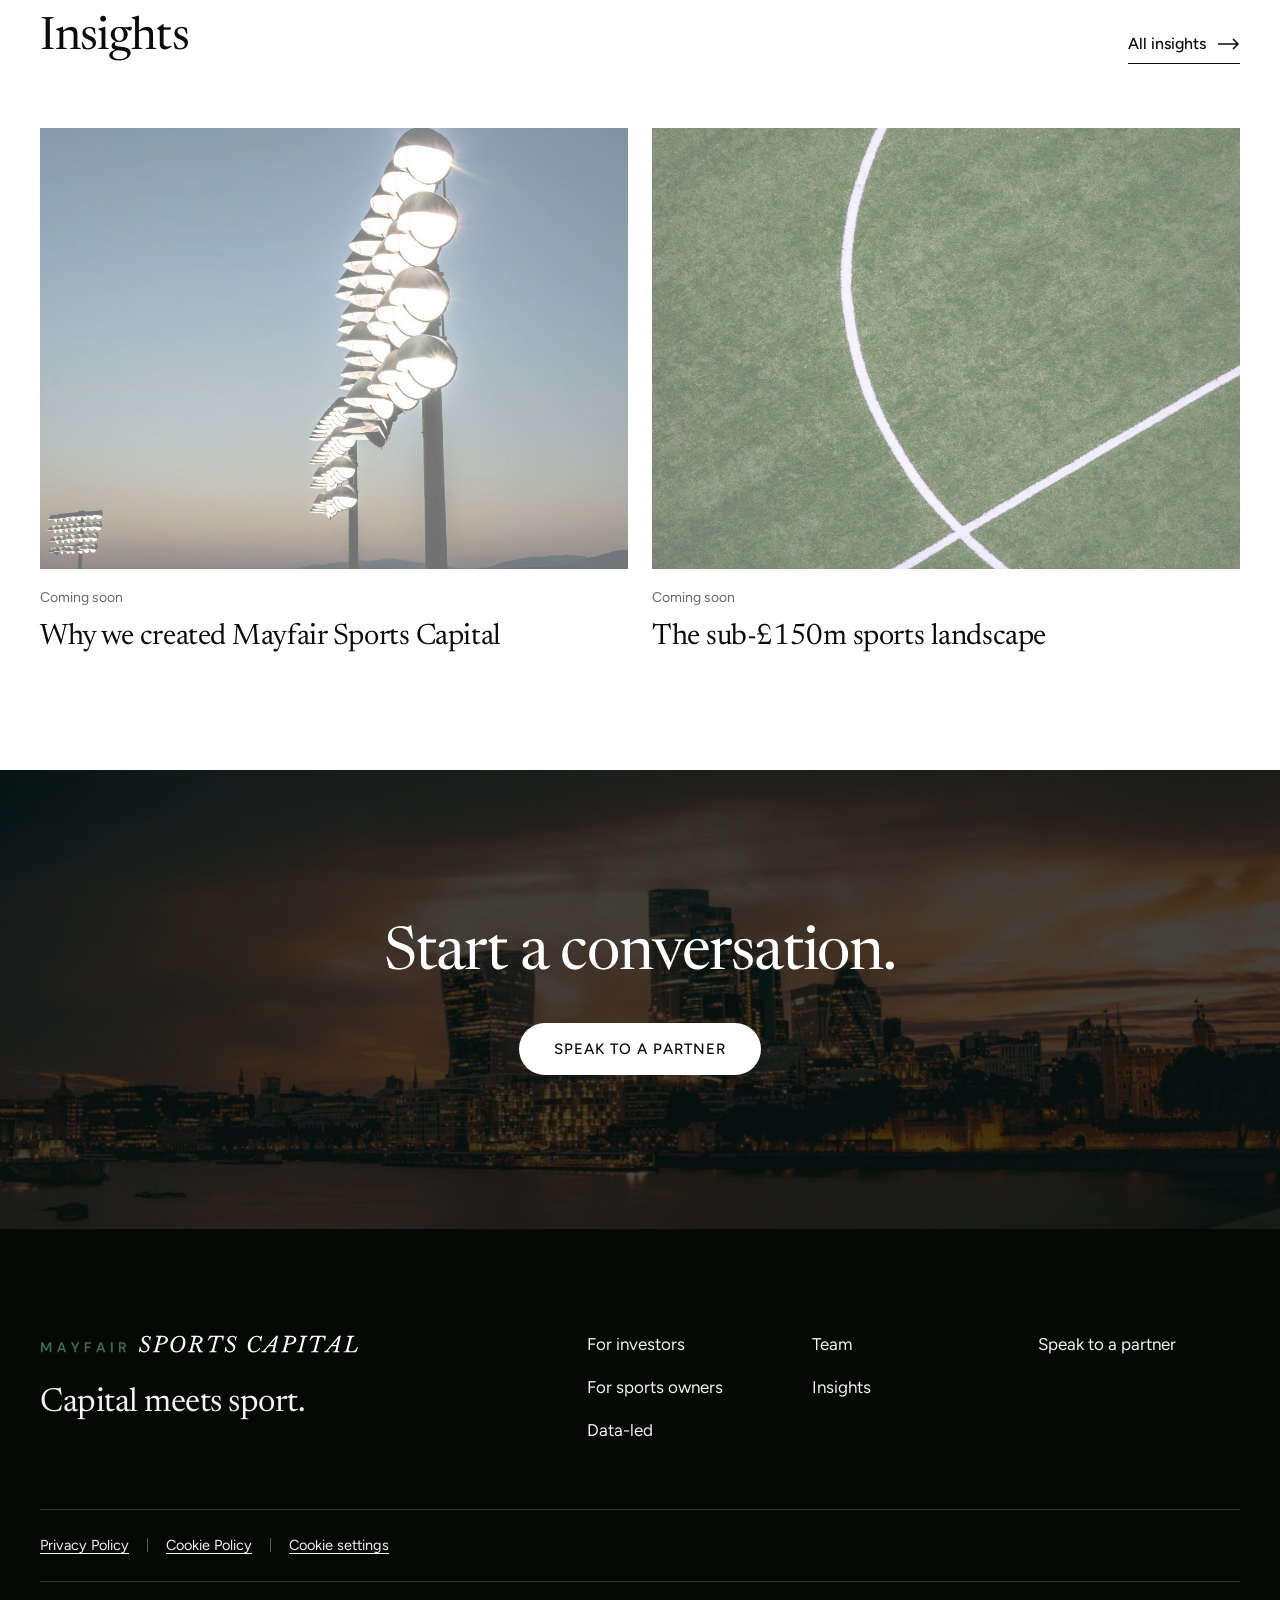
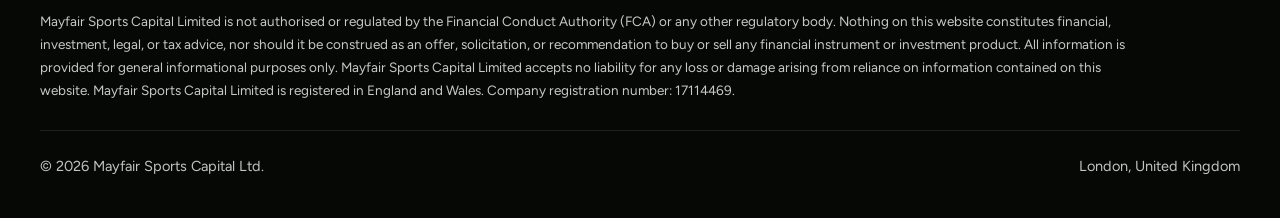
==== commit 94e0b122: "Shorten cookie banner wording Banner now reads: We would like to use analytics cookies to understand" ====
--- a/index.html
+++ b/index.html
@@ -231,7 +231,7 @@
   </div>
 </footer>
 <div class="consent" id="consent" role="region" aria-label="Cookie preferences" hidden>
-  <p class="consent__text" id="consent-text">We would like to use analytics cookies from Google, HubSpot and Apollo to understand how this site is used and which organisations visit it. They are set only if you accept. See our <a href="/cookies/">Cookie Policy</a>.</p>
+  <p class="consent__text" id="consent-text">We would like to use <a href="/cookies/">analytics cookies</a> to understand how this site is used and who visits it.</p>
   <div class="consent__actions">
     <button type="button" class="btn btn--outline btn--sm" data-consent="denied">Decline</button>
     <button type="button" class="btn btn--outline btn--sm" data-consent="granted">Accept</button>
